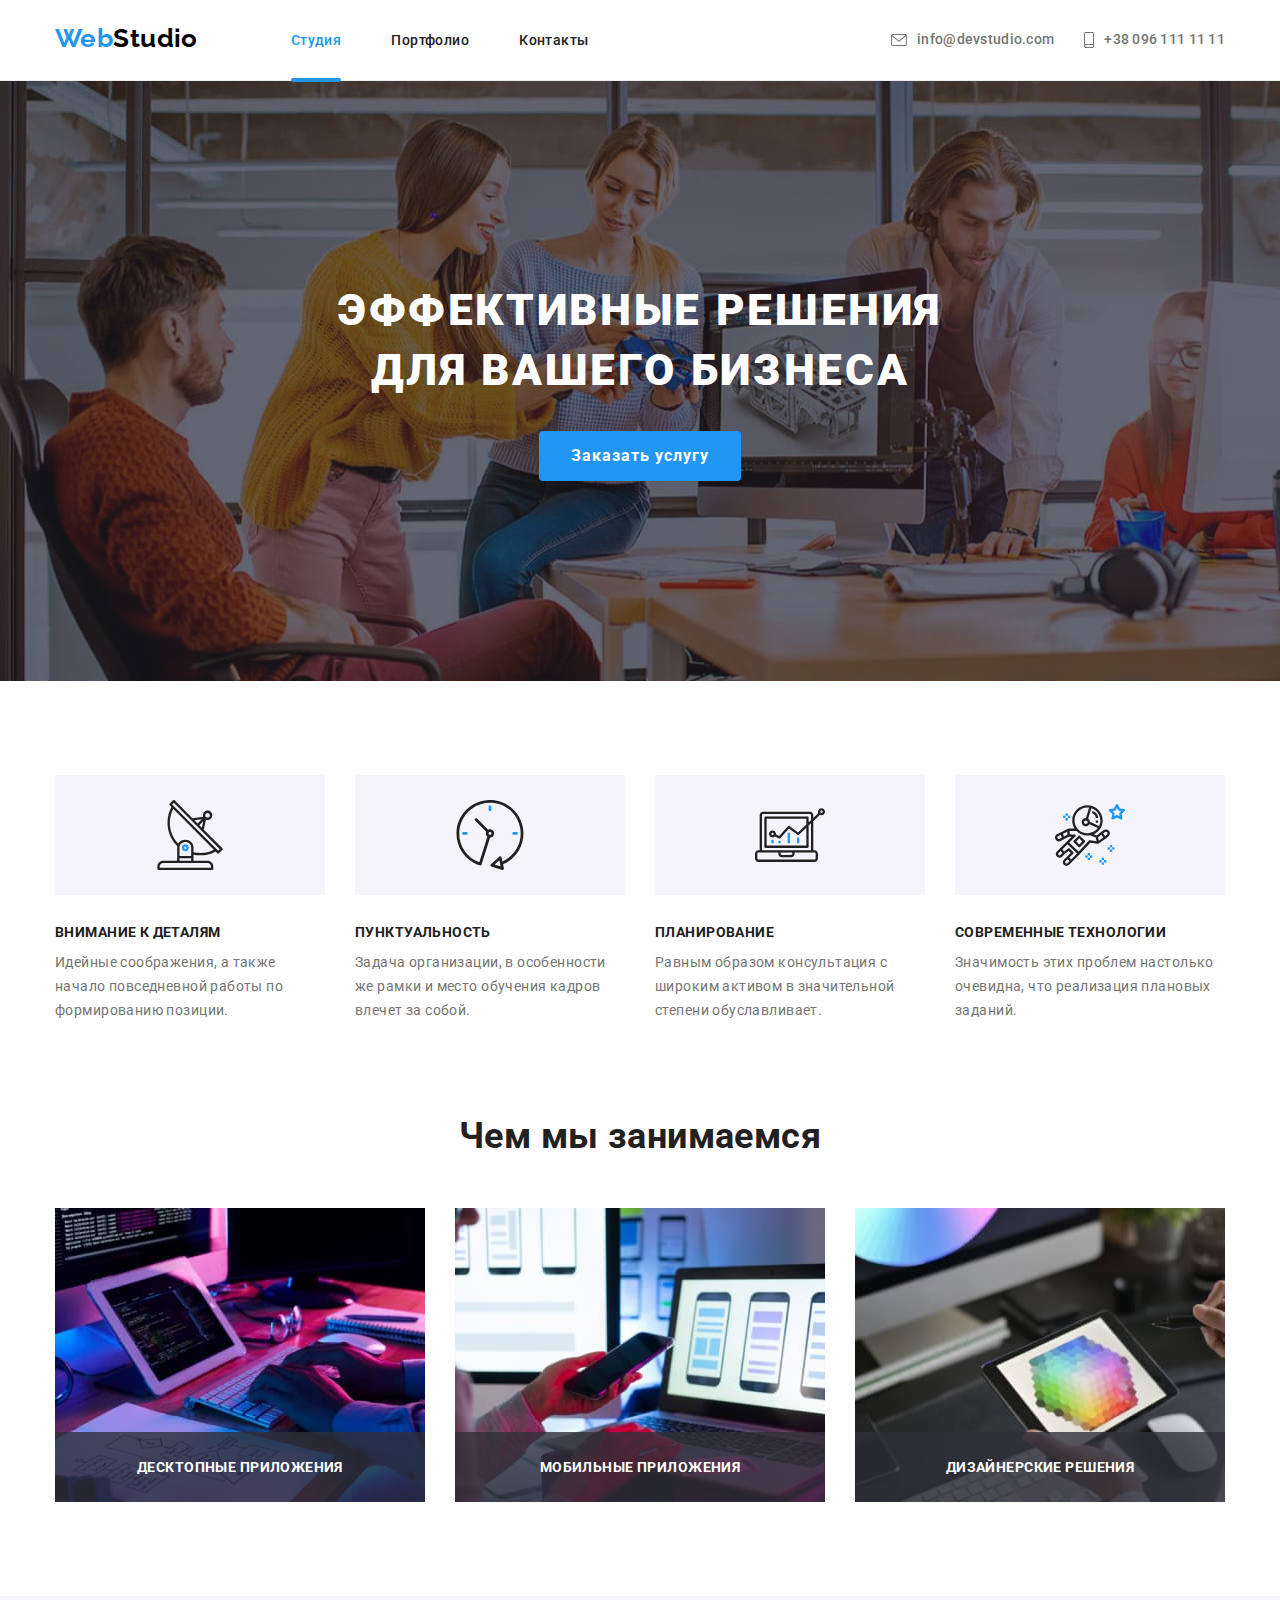
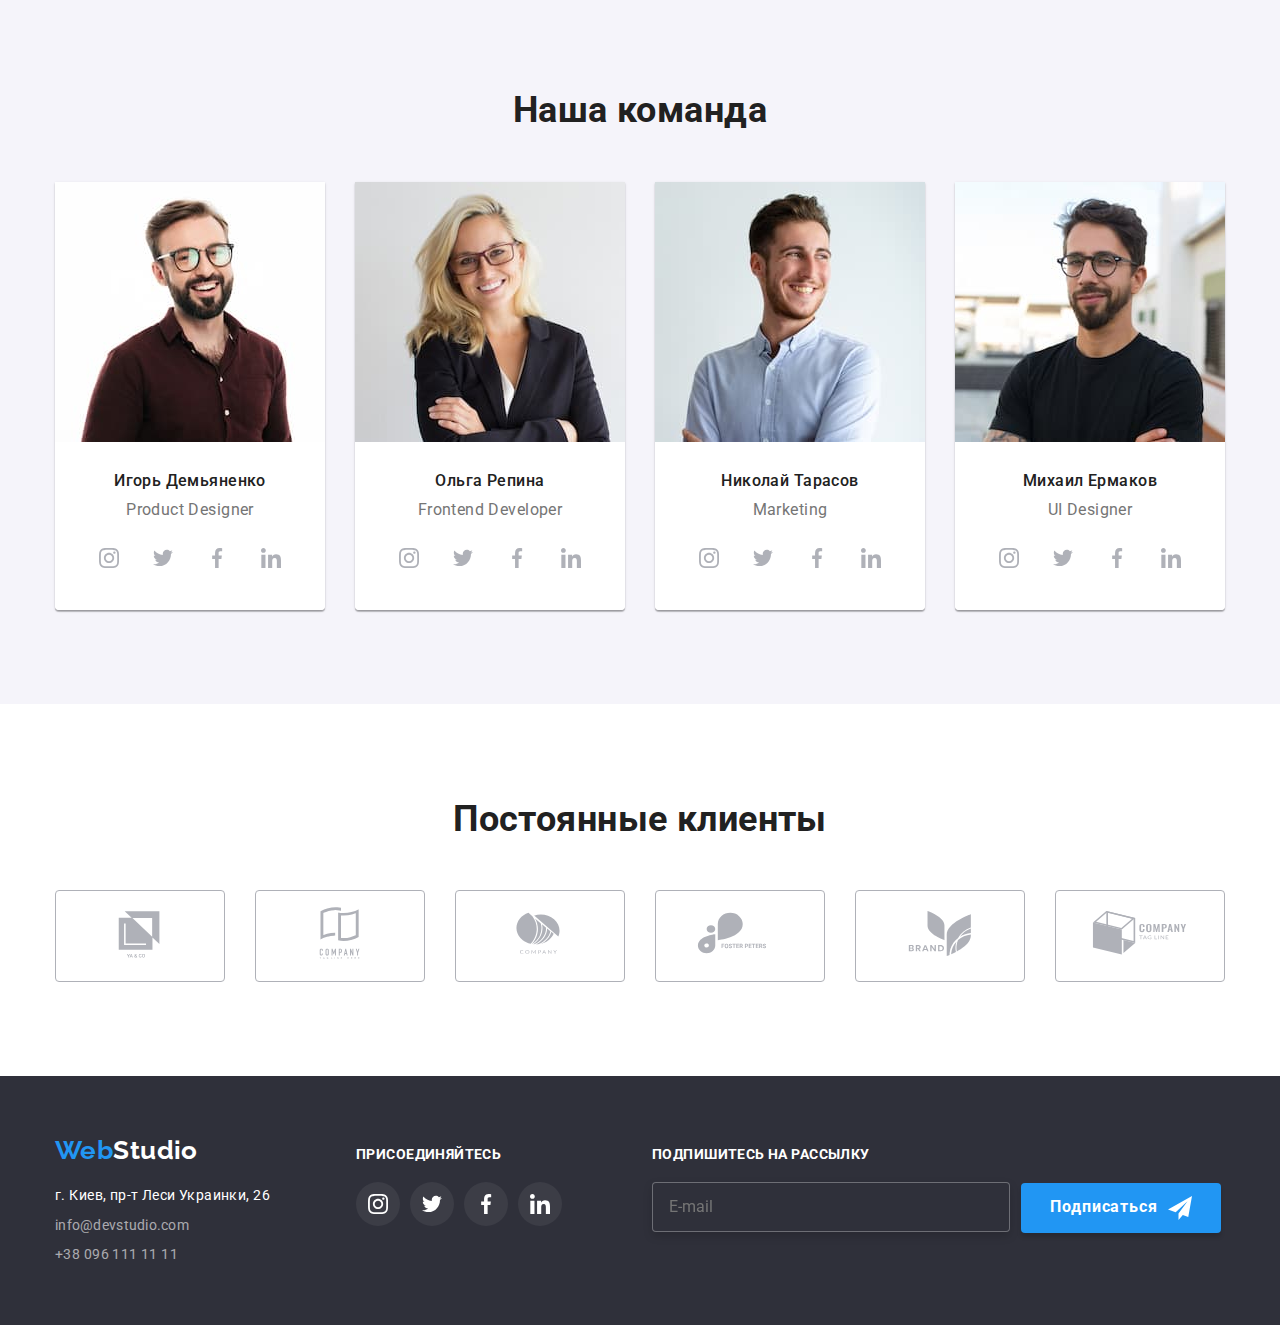
==== index.html @ b070f2ee "clone" ====
<!DOCTYPE html>
<html lang="ru">
  <head>
    <meta charset="UTF-8" />
    <meta http-equiv="X-UA-Compatible" content="IE=edge" />
    <meta name="viewport" content="width=device-width, initial-scale=1.0" />
    <title>Cтудия</title>
    <link rel="preconnect" href="https://fonts.googleapis.com" />
    <link rel="preconnect" href="https://fonts.gstatic.com" crossorigin />
    <link
      href="https://fonts.googleapis.com/css2?family=Raleway:wght@700&family=Roboto:wght@400;500;700;900&display=swap"
      rel="stylesheet"
    />
    <link
      rel="stylesheet"
      href="https://cdnjs.cloudflare.com/ajax/libs/modern-normalize/1.1.0/modern-normalize.min.css"
    />
    <link rel="stylesheet" href="./css/main.min.css" />
  </head>
  <body>
    <header class="header">
      <div class="container container-nav">
        <nav class="navigation">
          <a href="./index.html" class="logo link"
            ><span class="logo__web">Web</span
            ><span class="logo__studio logo__studio--dark">Studio</span></a
          >
          <ul class="navigation__list list">
            <li class="navigation__item">
              <a href="./index.html" class="navigation__link link current"
                >Студия</a
              >
            </li>
            <li class="navigation__item">
              <a href="./portfolio.html" class="navigation__link link"
                >Портфолио</a
              >
            </li>
            <li class="navigation__item">
              <a href="" class="navigation__link link">Контакты</a>
            </li>
          </ul>
        </nav>
        <ul class="header-contacts list">
          <li class="header-contacts__item">
            <a
              href="mailto:info@devstudio.com"
              class="header-contacts__mail link"
            >
              <svg class="header-contacts__icon-mail" width="16" height="12">
                <use href="./images/icons.svg#icon-envelope"></use>
              </svg>
              info@devstudio.com</a
            >
          </li>
          <li class="header-contacts__item">
            <a href="tel:+380961111111" class="header-contacts__tel link">
              <svg class="header-contacts__icon-phone" width="10" height="16">
                <use href="./images/icons.svg#icon-smartphone"></use>
              </svg>
              +38 096 111 11 11</a
            >
          </li>
        </ul>
      </div>
    </header>
    <main>
      <!-- <main body hero line> -->
      <section class="section-hero section">
        <div class="container">
          <h1 class="section-hero__title">
            Эффективные решения для вашего бизнеса
          </h1>
          <button type="button" class="section-hero__button" data-modal-open>
            Заказать услугу
          </button>
        </div>
      </section>
      <!-- main body advantages line -->
      <section class="section">
        <div class="container">
          <h2 class="visually-hidden">Наши преимущества</h2>
          <ul class="adv-list list">
            <li class="adv-item">
              <div class="adv-icon-box">
                <svg width="70" height="70">
                  <use href="./images/icons.svg#icon-antenna"></use>
                </svg>
              </div>
              <h3 class="adv-title">Внимание к деталям</h3>
              <p class="adv-text">
                Идейные соображения, а также начало повседневной работы по
                формированию позиции.
              </p>
            </li>
            <li class="adv-item">
              <div class="adv-icon-box">
                <svg width="70" height="70">
                  <use href="./images/icons.svg#icon-clock"></use>
                </svg>
              </div>
              <h3 class="adv-title">Пунктуальность</h3>
              <p class="adv-text">
                Задача организации, в особенности же рамки и место обучения
                кадров влечет за собой.
              </p>
            </li>
            <li class="adv-item">
              <div class="adv-icon-box">
                <svg width="70" height="70">
                  <use href="./images/icons.svg#icon-diagram"></use>
                </svg>
              </div>
              <h3 class="adv-title">Планирование</h3>
              <p class="adv-text">
                Равным образом консультация с широким активом в значительной
                степени обуславливает.
              </p>
            </li>
            <li class="adv-item">
              <div class="adv-icon-box">
                <svg width="70" height="70">
                  <use href="./images/icons.svg#icon-astronaut"></use>
                </svg>
              </div>
              <h3 class="adv-title">Современные технологии</h3>
              <p class="adv-text">
                Значимость этих проблем настолько очевидна, что реализация
                плановых заданий.
              </p>
            </li>
          </ul>
        </div>
      </section>
      <!--main body works line-->
      <section class="section-works section">
        <div class="container">
          <h2 class="works-title">Чем мы занимаемся</h2>
          <ul class="works-list list">
            <li class="works-item">
              <img
                src="./images/about-img-1.jpg"
                alt="планшет и кодинг"
                width="370"
                height="294"
              />
              <p class="works-item-text">Десктопные приложения</p>
            </li>
            <li class="works-item">
              <img
                src="./images/about-img-2.jpg"
                alt="ноутбук и телефон"
                width="370"
                height="294"
              />
              <p class="works-item-text">Мобильные приложения</p>
            </li>
            <li class="works-item">
              <img
                src="./images/about-img-3.jpg"
                alt="рисунок в планшете"
                width="370"
                height="294"
              />
              <p class="works-item-text">Дизайнерские решения</p>
            </li>
          </ul>
        </div>
      </section>
      <!--main body team line-->
      <section class="section-team section">
        <div class="container">
          <h2 class="team-title">Наша команда</h2>
          <ul class="team-list list">
            <li class="team-list-item">
              <img
                src="./images/face-1.jpg"
                alt="мужик в очках и рубашке"
                width="270"
                height="260"
              />
              <div class="team-cards">
                <h3 class="employee-title">Игорь Демьяненко</h3>
                <p class="position-team">Product Designer</p>
                <ul class="team-soc-list list">
                  <li class="team-soc-item">
                    <a href="" class="team-soc-link">
                      <svg class="team-soc-icon" width="20" height="20">
                        <use href="./images/icons.svg#icon-instagram"></use>
                      </svg>
                    </a>
                  </li>
                  <li class="team-soc-item">
                    <a href="" class="team-soc-link">
                      <svg class="team-soc-icon" width="20" height="20">
                        <use href="./images/icons.svg#icon-twitter"></use>
                      </svg>
                    </a>
                  </li>
                  <li class="team-soc-item">
                    <a href="" class="team-soc-link">
                      <svg class="team-soc-icon" width="20" height="20">
                        <use href="./images/icons.svg#icon-facebook"></use>
                      </svg>
                    </a>
                  </li>
                  <li class="team-soc-item">
                    <a href="" class="team-soc-link">
                      <svg class="team-soc-icon" width="20" height="20">
                        <use href="./images/icons.svg#icon-linkedin"></use>
                      </svg>
                    </a>
                  </li>
                </ul>
              </div>
            </li>
            <li class="team-list-item">
              <img
                src="./images/face-2.jpg"
                alt="женщина"
                width="270"
                height="260"
              />
              <div class="team-cards">
                <h3 class="employee-title">Ольга Репина</h3>
                <p class="position-team">Frontend Developer</p>
                <ul class="team-soc-list list">
                  <li class="team-soc-item">
                    <a href="" class="team-soc-link">
                      <svg class="team-soc-icon" width="20" height="20">
                        <use href="./images/icons.svg#icon-instagram"></use>
                      </svg>
                    </a>
                  </li>
                  <li class="team-soc-item">
                    <a href="" class="team-soc-link">
                      <svg class="team-soc-icon" width="20" height="20">
                        <use href="./images/icons.svg#icon-twitter"></use>
                      </svg>
                    </a>
                  </li>
                  <li class="team-soc-item">
                    <a href="" class="team-soc-link">
                      <svg class="team-soc-icon" width="20" height="20">
                        <use href="./images/icons.svg#icon-facebook"></use>
                      </svg>
                    </a>
                  </li>
                  <li class="team-soc-item">
                    <a href="" class="team-soc-link">
                      <svg class="team-soc-icon" width="20" height="20">
                        <use href="./images/icons.svg#icon-linkedin"></use>
                      </svg>
                    </a>
                  </li>
                </ul>
              </div>
            </li>
            <li class="team-list-item">
              <img
                src="./images/face-3.jpg"
                alt="мужик в белой рубашке"
                width="270"
                height="260"
              />
              <div class="team-cards">
                <h3 class="employee-title">Николай Тарасов</h3>
                <p class="position-team">Marketing</p>
                <ul class="team-soc-list list">
                  <li class="team-soc-item">
                    <a href="" class="team-soc-link">
                      <svg class="team-soc-icon" width="20" height="20">
                        <use href="./images/icons.svg#icon-instagram"></use>
                      </svg>
                    </a>
                  </li>
                  <li class="team-soc-item">
                    <a href="" class="team-soc-link">
                      <svg class="team-soc-icon" width="20" height="20">
                        <use href="./images/icons.svg#icon-twitter"></use>
                      </svg>
                    </a>
                  </li>
                  <li class="team-soc-item">
                    <a href="" class="team-soc-link">
                      <svg class="team-soc-icon" width="20" height="20">
                        <use href="./images/icons.svg#icon-facebook"></use>
                      </svg>
                    </a>
                  </li>
                  <li class="team-soc-item">
                    <a href="" class="team-soc-link">
                      <svg class="team-soc-icon" width="20" height="20">
                        <use href="./images/icons.svg#icon-linkedin"></use>
                      </svg>
                    </a>
                  </li>
                </ul>
              </div>
            </li>
            <li class="team-list-item">
              <img
                src="./images/face-4.jpg"
                alt="мужик в очках и футболке"
                width="270"
                height="260"
              />
              <div class="team-cards">
                <h3 class="employee-title">Михаил Ермаков</h3>
                <p class="position-team">UI Designer</p>
                <ul class="team-soc-list list">
                  <li class="team-soc-item">
                    <a href="" class="team-soc-link">
                      <svg class="team-soc-icon" width="20" height="20">
                        <use href="./images/icons.svg#icon-instagram"></use>
                      </svg>
                    </a>
                  </li>
                  <li class="team-soc-item">
                    <a href="" class="team-soc-link">
                      <svg class="team-soc-icon" width="20" height="20">
                        <use href="./images/icons.svg#icon-twitter"></use>
                      </svg>
                    </a>
                  </li>
                  <li class="team-soc-item">
                    <a href="" class="team-soc-link">
                      <svg class="team-soc-icon" width="20" height="20">
                        <use href="./images/icons.svg#icon-facebook"></use>
                      </svg>
                    </a>
                  </li>
                  <li class="team-soc-item">
                    <a href="" class="team-soc-link">
                      <svg class="team-soc-icon" width="20" height="20">
                        <use href="./images/icons.svg#icon-linkedin"></use>
                      </svg>
                    </a>
                  </li>
                </ul>
              </div>
            </li>
          </ul>
        </div>
      </section>
      <!-- clients section -->
      <section class="section-clients section">
        <div class="container">
          <h2 class="title-clients">Постоянные клиенты</h2>
          <ul class="clients-list list">
            <li class="clients-item">
              <a href="" class="clients-links">
                <svg class="clients-icon" width="106" height="60">
                  <use href="./images/icons.svg#icon-Logo-1"></use>
                </svg>
              </a>
            </li>
            <li class="clients-item">
              <a href="" class="clients-links">
                <svg class="clients-icon" width="106" height="60">
                  <use href="./images/icons.svg#icon-Logo-2"></use>
                </svg>
              </a>
            </li>
            <li class="clients-item">
              <a href="" class="clients-links">
                <svg class="clients-icon" width="106" height="60">
                  <use href="./images/icons.svg#icon-Logo-3"></use>
                </svg>
              </a>
            </li>
            <li class="clients-item">
              <a href="" class="clients-links">
                <svg class="clients-icon" width="106" height="60">
                  <use href="./images/icons.svg#icon-Logo-4"></use>
                </svg>
              </a>
            </li>
            <li class="clients-item">
              <a href="" class="clients-links">
                <svg class="clients-icon" width="106" height="60">
                  <use href="./images/icons.svg#icon-Logo-5"></use>
                </svg>
              </a>
            </li>
            <li class="clients-item">
              <a href="" class="clients-links">
                <svg class="clients-icon" width="106" height="60">
                  <use href="./images/icons.svg#icon-Logo-6"></use>
                </svg>
              </a>
            </li>
          </ul>
        </div>
      </section>
    </main>
    <footer class="footer">
      <div class="container-footer container">
        <div>
          <a href="./index.html" class="footer-link-logo link"
            ><span class="logo__web">Web</span
            ><span class="logo-studio-footer">Studio</span></a
          >
          <address class="address-container">
            <ul class="address-list list">
              <li class="adress-item">
                <a
                  href="https://goo.gl/maps/8bVCaFrBpP2hShio7"
                  target="_blank"
                  class="footer-map-link link"
                  >г. Киев, пр-т Леси Украинки, 26</a
                >
              </li>
              <li class="adress-item">
                <a href="mailto:info@devstudio.com" class="footer-mail link"
                  >info@devstudio.com</a
                >
              </li>
              <li class="adress-item">
                <a href="tel:+380961111111" class="footer-tel link"
                  >+38 096 111 11 11</a
                >
              </li>
            </ul>
          </address>
        </div>
        <div class="join-us-footer">
          <p class="join-us-title">Присоединяйтесь</p>
          <ul class="join-us-list list">
            <li class="join-us-item">
              <a href="" class="join-us-link link">
                <svg class="join-us-icon" width="20" height="20">
                  <use href="./images/icons.svg#icon-instagram"></use>
                </svg>
              </a>
            </li>
            <li class="join-us-item">
              <a href="" class="join-us-link link">
                <svg class="join-us-icon" width="20" height="20">
                  <use href="./images/icons.svg#icon-twitter"></use>
                </svg>
              </a>
            </li>
            <li class="join-us-item">
              <a href="" class="join-us-link link">
                <svg class="join-us-icon" width="20" height="20">
                  <use href="./images/icons.svg#icon-facebook"></use>
                </svg>
              </a>
            </li>
            <li class="join-us-item">
              <a href="" class="join-us-link link">
                <svg class="join-us-icon" width="20" height="20">
                  <use href="./images/icons.svg#icon-linkedin"></use>
                </svg>
              </a>
            </li>
          </ul>
        </div>
        <div class="subsсribe-footer">
          <form class="footer-form">
            <label for="footer-label" class="label-class"
              >Подпишитесь на рассылку
            </label>
            <span class="footer-subscribe-case">
              <input
                type="email"
                name="email"
                placeholder="E-mail"
                id="footer-label"
                class="email-footer"
                required
              />
              <button type="submit" class="button-subscribe">
                Подписаться<svg class="submit-icon">
                  <use href="./images/icons.svg#icon-icon-plane"></use>
                </svg>
              </button>
            </span>
          </form>
        </div>
      </div>
    </footer>
    <div class="backdrop is-hidden" data-modal>
      <div class="modal">
        <button type="button" class="modal-button" data-modal-close>
          <svg class="icon-Vector" width="11" height="11">
            <use href="./images/icons.svg#icon-Vector"></use>
          </svg>
        </button>
        <p class="backdrop-title">Оставьте свои данные, мы вам перезвоним</p>
        <form>
          <div class="modal-field">
            <label class="label-form">
              Имя
              <span class="modal-wrap">
                <input
                  type="text"
                  name="name"
                  placeholder="Введите имя"
                  class="input-form"
                  required
                />
                <svg class="modal-icon-person">
                  <use href="./images/icons.svg#icon-modal-person"></use>
                </svg>
              </span>
            </label>
          </div>
          <div class="modal-field">
            <label class="label-form">
              Телефон
              <span class="modal-wrap">
                <input
                  type="tel"
                  name="phone"
                  placeholder="+38 (097) 000 00 00"
                  class="input-form"
                  required
                />
                <svg class="modal-icon-person">
                  <use href="./images/icons.svg#icon-modal-phone"></use>
                </svg>
              </span>
            </label>
          </div>
          <div class="modal-field">
            <label class="label-form">
              Почта
              <span class="modal-wrap">
                <input
                  type="email"
                  name="email"
                  placeholder="example@mail.com"
                  class="input-form"
                  required
                />
                <svg class="modal-icon-person">
                  <use href="./images/icons.svg#icon-modal-mail"></use>
                </svg>
              </span>
            </label>
          </div>
          <div class="modal-field">
            <label class="label-form">
              Комментарий
              <textarea
                name="feefback"
                rows="5"
                placeholder="Введите текст"
                class="textarea-form"
              ></textarea>
            </label>
          </div>
          <div class="checkbox-policy">
            <input
              type="checkbox"
              class="input-check visually-hidden"
              id="input-check"
              name="policy"
              value="policy"
            />
            <label for="input-check" class="check-text"
              ><span
                ><svg class="modal-icon-accept">
                  <use href="./images/icons.svg#icon-V"></use></svg></span
              >Соглашаюсь с рассылкой и принимаю</label
            >
            <a href="" class="policy">Условия договора</a>
          </div>
          <div class="modal-button-case">
            <button type="submit" class="modal-submit-button">Отправить</button>
          </div>
        </form>
      </div>
    </div>
    <script src="./js/modal.js"></script>
  </body>
</html>
---- css/main.min.css ----
﻿html{box-sizing:border-box}*,*::before,*::after{box-sizing:inherit}h1,h2,h3,h4,h5,h6,p{margin:0}ul,ol{padding-left:0;margin:0}img{display:block}.link{text-decoration:none}:root{--title-text-color: #212121;--header-link-color: #212121;--button-services-color: #212121;--secondary-text-color: #757575;--main-text-color: #ffffff;--main-background-color: #ffffff;--footer-text: #ffffff;--button-text-color: #ffffff;--logo-studio-color: #000000;--logo-studio-alt-color: #ffffff;--hero-button-color: #ffffff;--hero-button-color-alt: #000000;--logo-web-color: #2196f3;--link-color: #2196f3;--main-button-color: #2196f3;--bg-icon-color: #2196f3;--footer-text-color: rgba(255, 255, 255, 0.6);--hero-background-color: #2f303a;--footer-background-color: #2f303a;--button-background-color: #f5f4fa;--team-background-color: #f5f4fa;--list-right-margin: 30px}.visually-hidden{position:absolute;white-space:nowrap;width:1px;height:1px;overflow:hidden;border:0;padding:0;clip:rect(0 0 0 0);clip-path:inset(50%);margin:-1p}body{margin:0;font-family:"Roboto",Tahoma sans-serif;color:var(--secondary-text-color);font-size:14px;letter-spacing:.03em;background-color:var(--main-background-color)}.list{list-style:none;padding:0;margin:0}.container{width:1200px;padding-left:15px;padding-right:15px;margin:0 auto}.section{padding-top:94px;padding-bottom:94px}.backdrop{position:fixed;top:0;width:100%;height:100%;background-color:rgba(0,0,0,.2);transition:opacity 300ms,visibility 300ms}.backdrop.is-hidden .modal{transform:rotate(-290deg)}.modal{position:absolute;min-width:528px;min-height:581px;top:50%;left:50%;padding:40px;background:#fff;box-shadow:0px 1px 3px rgba(0,0,0,.12),0px 1px 1px rgba(0,0,0,.14),0px 2px 1px rgba(0,0,0,.2);border-radius:4px;transition:transform 250ms;transform:translate(-50%, -50%) rotate(0)}.modal-button{position:absolute;top:11px;right:8px;width:30px;height:30px;border-radius:50%;background:#fff;border:1px solid rgba(0,0,0,.1);box-sizing:border-box;cursor:pointer}.icon-Vector{fill:#000}.modal-button:hover .icon-Vector,.modal-button:focus .icon-Vector{fill:#2196f3}.is-hidden{opacity:0;pointer-events:none;visibility:hidden}.backdrop-title{font-weight:700;font-size:20px;line-height:1.15;text-align:center;margin-bottom:12px;color:var(--title-text-color)}.modal-field{margin-bottom:10px}.label-form{display:flex;flex-direction:column}.modal-wrap{position:relative}.input-form{width:100%;height:40px;margin-top:4px;padding-left:42px;border:1px solid rgba(33,33,33,.2);box-sizing:border-box;border-radius:4px;cursor:pointer;outline:none;transition:border-color 250ms;transition-timing-function:cubic-bezier(0.4, 0, 0.2, 1)}.input-form:focus{border-color:#2196f3}.input-form:focus+.modal-icon-person{fill:#2196f3}.modal-icon-person{position:absolute;left:15px;top:50%;width:12px;height:12px;transform:translateY(-50%);fill:#212121;transition:border-color 250ms;transition-timing-function:cubic-bezier(0.4, 0, 0.2, 1)}.textarea-form{height:120px;margin-top:4px;padding:12px 16px;border:1px solid rgba(33,33,33,.2);border-radius:4px;cursor:pointer;resize:none;outline:none;transition:border-color 250ms;transition-timing-function:cubic-bezier(0.4, 0, 0.2, 1)}.textarea-form:focus{border-color:#2196f3}.checkbox-policy{width:423px;display:flex;align-items:center;justify-content:center;margin-top:20px;margin-bottom:30px;margin-left:13px}.check-text{display:flex;align-items:center;font-weight:400;font-size:14px;line-height:1.7;color:#757575}.modal-icon-accept{width:16px;height:15px;fill:rgba(0,0,0,0)}.check-text span{width:16px;height:15px;border:.2px solid #000;border-radius:2px;margin-right:7px;display:flex;align-items:center;justify-content:center}.input-check:checked+.check-text span{background-color:#2196f3;border:none}.input-check:checked+.check-text span .modal-icon-accept{fill:#fff;border:none}.policy{margin-left:3px;line-height:1.7;text-decoration-line:underline;color:#2196f3}.modal-submit-button{width:200px;height:50px;text-align:center;font-weight:700;font-size:16px;line-height:1.8;letter-spacing:.06em;color:#fff;background:#188ce8;box-shadow:0px 4px 4px rgba(0,0,0,.15);border-radius:4px;cursor:pointer;border:none}.modal-button-case{display:flex;justify-content:center}.header{border-bottom:1px solid #ececec}.container-nav{display:flex;align-items:center}.navigation{display:flex}.logo{padding-top:24px;padding-bottom:25px;text-decoration:none;align-items:center;margin-right:93px;font-family:"Raleway"}.logo .logo__studio{font-family:"Raleway",sans-serif;font-weight:700;font-size:26px;line-height:1.1}.logo__web{font-family:"Raleway",sans-serif;font-weight:700;font-size:26px;line-height:1.1;color:var(--logo-web-color)}.logo__studio--dark{color:var(--logo-studio-color)}.navigation__list{display:flex}.navigation__item{padding-top:32px;padding-bottom:32px;margin-right:50px}.navigation__item:last-child{margin-right:0}.navigation__link{position:relative;padding-top:32px;padding-bottom:32px;font-weight:500;line-height:1.1;color:var(--header-link-color);transition-property:color;transition-duration:250ms;transition-timing-function:cubic-bezier(0.4, 0, 0.2, 1)}.navigation__link:hover,.navigation__link:focus{color:var(--link-color)}.navigation__link.current::after{content:"";position:absolute;width:100%;left:0;bottom:-2px;height:4px;border-radius:2px;background:#2196f3}.link.current{color:var(--link-color)}.header-contacts{display:flex;margin-left:auto}.header-contacts__item{margin-right:50px;margin:auto}.header-contacts__mail{display:flex;align-items:center;margin-right:30px;padding-top:32px;padding-bottom:32px;font-weight:500;line-height:1.14;letter-spacing:.02em;color:var(--secondary-text-color);transition-property:color,fill;transition-duration:250ms;transition-timing-function:cubic-bezier(0.4, 0, 0.2, 1)}.header-contacts__mail:hover,.header-contacts__mail:focus{color:var(--link-color)}.header-contacts__icon-mail{fill:#757575;margin-right:10px;height:14px}.header-contacts__mail:hover .header-contacts__icon-mail{fill:var(--link-color)}.header-contacts__icon-phone{fill:#757575;margin-right:10px;height:16px}.header-contacts__tel:hover .header-contacts__icon-phone{fill:var(--link-color)}.header-contacts__tel{width:100%;height:100%;display:flex;align-items:center;padding-top:32px;padding-bottom:32px;font-weight:500;line-height:1.14;letter-spacing:.02em;color:var(--secondary-text-color);transition-property:color,fill;transition-duration:250ms;transition-timing-function:cubic-bezier(0.4, 0, 0.2, 1)}.header-contacts__tel:hover,.header-contacts__tel:focus{color:var(--link-color)}.section-hero{background-color:var(--hero-background-color);text-align:center;padding-top:200px;padding-bottom:200px;background-image:linear-gradient(rgba(47, 48, 58, 0.4), rgba(47, 48, 58, 0.4)),url(../images/Hero-bg.jpg);background-repeat:no-repeat;background-size:cover;max-width:1600px;margin:0 auto}.section-hero .section-hero__title{max-width:696px;margin:0 auto;margin-bottom:30px;font-weight:900;font-size:44px;line-height:1.36;letter-spacing:.06em;text-transform:uppercase;color:var(--main-text-color)}.section-hero .section-hero__button{border-radius:4px;min-width:200px;padding:10px 32px;font-weight:700;font-size:16px;line-height:1.87;border:none;align-items:center;letter-spacing:.06em;color:var(--hero-button-color);cursor:pointer;background-color:var(--main-button-color)}.adv-list{display:flex;flex-wrap:wrap}.adv-item{max-width:270px;margin-right:var(--list-right-margin)}.adv-item:last-child{margin-right:0}.adv-icon-box{width:270px;height:120px;background-color:#f5f4fa;display:flex;justify-content:center;align-items:center;margin-bottom:30px}.adv-title{font-size:14px;margin-bottom:10px;font-weight:700;line-height:1.14;text-transform:uppercase;color:var(--title-text-color)}.adv-text{line-height:1.7}.section-works{padding-top:0px}.works-title{margin-bottom:50px;font-weight:700;font-size:36px;line-height:1.16;text-align:center;color:var(--title-text-color)}.works-list{display:flex;flex-wrap:wrap}.works-list .works-item{position:relative;margin-right:var(--list-right-margin)}.works-list .works-item:last-child{margin-right:0}.works-list .works-item .works-item-text{position:absolute;height:70px;bottom:0px;display:flex;justify-content:center;align-items:center;width:100%;font-weight:700;line-height:16px;text-transform:uppercase;color:var(--main-text-color);background:rgba(47,48,58,.8)}.section-team{background-color:var(--team-background-color)}.team-list{display:flex;flex-wrap:wrap}.team-list-item{margin-right:var(--list-right-margin);box-shadow:0px 1px 3px rgba(0,0,0,.12),0px 1px 1px rgba(0,0,0,.14),0px 2px 1px rgba(0,0,0,.2);border-radius:0px 0px 4px 4px}.team-list-item:last-child{margin-right:0}.team-cards{width:270px;padding-top:30px;padding-bottom:30px;background-color:#fff;border-bottom-left-radius:4px;border-bottom-right-radius:4px}.team-title{margin-bottom:50px;font-weight:700;font-size:36px;line-height:1.16;text-align:center;color:var(--title-text-color)}.employee-title{margin-bottom:10px;font-weight:500;font-size:16px;line-height:1.18;text-align:center;color:var(--title-text-color)}.position-team{margin:0 auto;font-size:16px;line-height:1.18;text-align:center;margin-bottom:16px}.team-soc-list{display:flex;justify-content:center}.team-soc-item{margin-right:10px;width:44px;height:44px}.team-soc-item:last-child{margin-right:0}.team-soc-link{width:100%;height:100%;background-color:#fff;border-radius:50%;display:flex;justify-content:center;align-items:center;transition-property:background-color,fill;transition-duration:250ms;transition-timing-function:cubic-bezier(0.4, 0, 0.2, 1)}.team-soc-link:hover{background-color:var(--bg-icon-color)}.team-soc-icon{fill:#afb1b8}.team-soc-link:hover .team-soc-icon{fill:#fff}.title-clients{font-weight:700;font-size:36px;line-height:42px;text-align:center;color:var(--title-text-color);margin-bottom:50px}.clients-list{display:flex;flex-wrap:wrap}.clients-item{width:170px;height:92px;border:1px solid #afb1b8;border-radius:4px;margin-right:30px;display:flex;justify-content:center;align-items:center;cursor:pointer;transition-property:border,fill;transition-duration:250ms;transition-timing-function:cubic-bezier(0.4, 0, 0.2, 1)}.clients-item:last-child{margin-right:0px}.clients-item:hover{border:1px solid #2196f3}.clients-icon{fill:#afb1b8}.clients-item:hover .clients-icon{fill:#2196f3}.footer{background-color:var(--footer-background-color);padding-bottom:60px;padding-top:60px}.container-footer{display:flex;align-items:baseline}.address-container{width:231px;height:81px;margin-right:70px}.footer-link-logo{text-decoration:none;align-items:center;font-family:"Raleway";display:inline-block;margin-bottom:20px}.adress-item{margin-bottom:9px}.adress-item:last-child{margin-bottom:0}.logo-studio-footer{font-family:"Raleway",sans-serif;font-weight:700;font-size:26px;line-height:1.1;color:var(--logo-studio-alt-color)}.footer-map-link{line-height:1.7;color:var(--footer-text);font-style:normal;transition-property:color;transition-duration:250ms;transition-timing-function:cubic-bezier(0.4, 0, 0.2, 1)}.footer-map-link:hover,.footer-map-link:focus{color:var(--link-color)}.footer-mail{line-height:1.14;letter-spacing:.02em;color:var(--footer-text-color);font-style:normal;transition-property:color;transition-duration:250ms;transition-timing-function:cubic-bezier(0.4, 0, 0.2, 1)}.footer-mail:hover,.footer-mail:focus{color:var(--link-color)}.footer-tel{line-height:1.7;color:var(--footer-text-color);font-style:normal;transition-property:color;transition-duration:250ms;transition-timing-function:cubic-bezier(0.4, 0, 0.2, 1)}.footer-tel:hover,.footer-tel:focus{color:var(--link-color)}.join-us-title{font-weight:700;font-size:14px;line-height:16px;letter-spacing:.03em;text-transform:uppercase;color:#fff;margin-bottom:20px}.join-us-list{display:flex;justify-content:center}.join-us-item{margin-right:10px;width:44px;height:44px}.join-us-item:last-child{margin-right:0}.join-us-link{width:100%;height:100%;background-color:rgba(255,255,255,.062745098);border-radius:50%;display:flex;justify-content:center;align-items:center;transition-property:background-color,fill;transition-duration:250ms;transition-timing-function:cubic-bezier(0.4, 0, 0.2, 1)}.join-us-link:hover{background-color:var(--bg-icon-color)}.join-us-icon{fill:#fff}.join-us-link:hover .join-us-icon{fill:#fff}.subsсribe-footer{margin-left:auto}.footer-form{width:573px}.label-class{font-weight:700;font-size:14px;line-height:1.1;text-transform:uppercase;color:#fff}.footer-subscribe-case{display:flex;align-items:baseline}.email-footer{width:358px;height:50px;padding-left:16px;margin-top:20px;margin-right:11px;font-size:16px;line-height:1.25;color:rgba(255,255,255,.6);background:#2f303a;border:1px solid rgba(255,255,255,.3);filter:drop-shadow(0px 4px 4px rgba(0, 0, 0, 0.15));border-radius:4px}.button-subscribe{width:200px;height:50px;text-align:center;display:flex;justify-content:center;align-items:center;font-weight:700;font-size:16px;line-height:1.8;margin:0;letter-spacing:.06em;border:none;color:#fff;background:#2196f3;box-shadow:0px 4px 4px rgba(0,0,0,.15);border-radius:4px;cursor:pointer}.button-subscribe .submit-icon{margin-left:10px;width:24px;height:24px}.services{padding-top:97px;padding-bottom:104px}.services-button{border:none;border-radius:4px;padding:5.94px 22px;font-weight:500;font-size:16px;line-height:1.6;text-align:center;display:flex;align-items:center;color:var(--button-services-color);cursor:pointer;background-color:var(--button-background-color);transition-property:color,background-color,box-shadow;transition-duration:250ms;transition-timing-function:cubic-bezier(0.4, 0, 0.2, 1)}.services-button:hover,.services-button:focus{color:var(--logo-studio-alt-color);background-color:var(--main-button-color);box-shadow:0px 4px 4px rgba(0,0,0,.25),0px 4px 4px rgba(0,0,0,.25),0px 2px 2px rgba(0,0,0,.12)}.services-button-list{justify-content:center;margin-bottom:50px;display:flex;flex-wrap:wrap}.services-buttom-item{margin-right:8px;align-items:center;border-color:none}.services-buttom-item:last-child{margin:0}.services-link{display:block;transition-property:box-shadow;transition-duration:250ms;transition-timing-function:cubic-bezier(0.4, 0, 0.2, 1)}.services-link:hover{box-shadow:0px 1px 1px rgba(0,0,0,.12),0px 4px 4px rgba(0,0,0,.06),1px 4px 6px rgba(0,0,0,.16)}.sevices-title{margin-bottom:4px;font-weight:700;font-size:18px;line-height:2;letter-spacing:.06em;color:var(--title-text-color)}.services-text{margin:0 auto;font-size:16px;line-height:1.87;color:var(--secondary-text-color)}.services-pics-list{display:flex;flex-wrap:wrap;margin-right:-30px}.services-pics-item{margin-right:30px;margin-bottom:30px}.services-img-decor{position:relative;overflow:hidden}.services-decor-text{position:absolute;top:0;height:100%;padding:63px 24px;font-size:18px;line-height:1.5;color:var(--main-text-color);background-color:rgba(33,150,243,.9);transform:translateY(100%);transition:transform 250ms cubic-bezier(0.4, 0, 0.2, 1);overflow:auto}.services-pics-item:hover .services-decor-text{transform:translateY(0%)}.services-pics-item:nth-child(3n+3){margin-right:0}.services-pics-item:nth-last-child(-n+3){margin-bottom:0}.portfolio-cards{width:370px;padding:20px 24px;background-color:#fff;border-bottom:1px solid #eee;border-left:1px solid #eee;border-right:1px solid #eee;border-bottom-left-radius:3px;border-bottom-right-radius:3px}/*# sourceMappingURL=main.min.css.map */
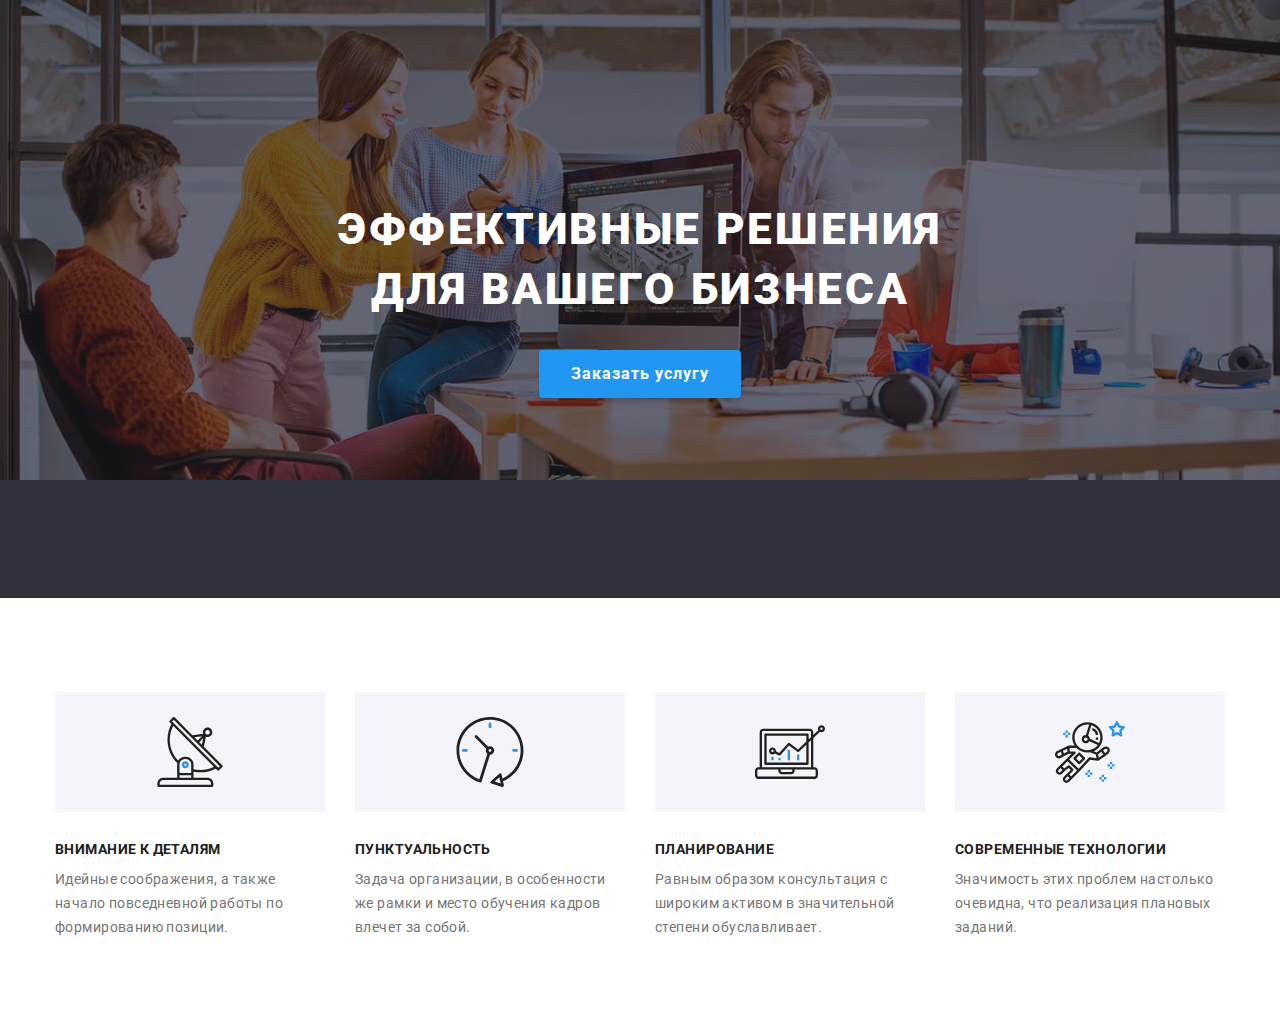
==== commit 1d591b56: "adv section adapted" ====
--- a/index.html
+++ b/index.html
@@ -18,7 +18,7 @@
     <link rel="stylesheet" href="./css/main.min.css" />
   </head>
   <body>
-    <header class="header">
+    <!-- <header class="header">
       <div class="container container-nav">
         <nav class="navigation">
           <a href="./index.html" class="logo link"
@@ -63,9 +63,10 @@
           </li>
         </ul>
       </div>
-    </header>
+    </header> -->
     <main>
       <!-- <main body hero line> -->
+
       <section class="section-hero section">
         <div class="container">
           <h1 class="section-hero__title">
@@ -77,6 +78,7 @@
         </div>
       </section>
       <!-- main body advantages line -->
+
       <section class="section">
         <div class="container">
           <h2 class="visually-hidden">Наши преимущества</h2>
@@ -132,8 +134,10 @@
           </ul>
         </div>
       </section>
+
       <!--main body works line-->
-      <section class="section-works section">
+
+      <!-- <section class="section-works section">
         <div class="container">
           <h2 class="works-title">Чем мы занимаемся</h2>
           <ul class="works-list list">
@@ -166,9 +170,11 @@
             </li>
           </ul>
         </div>
-      </section>
+      </section> -->
+
       <!--main body team line-->
-      <section class="section-team section">
+
+      <!-- <section class="section-team section">
         <div class="container">
           <h2 class="team-title">Наша команда</h2>
           <ul class="team-list list">
@@ -342,9 +348,11 @@
             </li>
           </ul>
         </div>
-      </section>
+      </section> -->
+
       <!-- clients section -->
-      <section class="section-clients section">
+
+      <!-- <section class="section-clients section">
         <div class="container">
           <h2 class="title-clients">Постоянные клиенты</h2>
           <ul class="clients-list list">
@@ -392,9 +400,10 @@
             </li>
           </ul>
         </div>
-      </section>
+      </section> -->
     </main>
-    <footer class="footer">
+
+    <!-- <footer class="footer">
       <div class="container-footer container">
         <div>
           <a href="./index.html" class="footer-link-logo link"
@@ -480,7 +489,7 @@
           </form>
         </div>
       </div>
-    </footer>
+    </footer> -->
     <div class="backdrop is-hidden" data-modal>
       <div class="modal">
         <button type="button" class="modal-button" data-modal-close>
--- a/css/main.min.css
+++ b/css/main.min.css
@@ -1 +1 @@
-﻿html{box-sizing:border-box}*,*::before,*::after{box-sizing:inherit}h1,h2,h3,h4,h5,h6,p{margin:0}ul,ol{padding-left:0;margin:0}img{display:block}.link{text-decoration:none}:root{--title-text-color: #212121;--header-link-color: #212121;--button-services-color: #212121;--secondary-text-color: #757575;--main-text-color: #ffffff;--main-background-color: #ffffff;--footer-text: #ffffff;--button-text-color: #ffffff;--logo-studio-color: #000000;--logo-studio-alt-color: #ffffff;--hero-button-color: #ffffff;--hero-button-color-alt: #000000;--logo-web-color: #2196f3;--link-color: #2196f3;--main-button-color: #2196f3;--bg-icon-color: #2196f3;--footer-text-color: rgba(255, 255, 255, 0.6);--hero-background-color: #2f303a;--footer-background-color: #2f303a;--button-background-color: #f5f4fa;--team-background-color: #f5f4fa;--list-right-margin: 30px}.visually-hidden{position:absolute;white-space:nowrap;width:1px;height:1px;overflow:hidden;border:0;padding:0;clip:rect(0 0 0 0);clip-path:inset(50%);margin:-1p}body{margin:0;font-family:"Roboto",Tahoma sans-serif;color:var(--secondary-text-color);font-size:14px;letter-spacing:.03em;background-color:var(--main-background-color)}.list{list-style:none;padding:0;margin:0}.container{width:1200px;padding-left:15px;padding-right:15px;margin:0 auto}.section{padding-top:94px;padding-bottom:94px}.backdrop{position:fixed;top:0;width:100%;height:100%;background-color:rgba(0,0,0,.2);transition:opacity 300ms,visibility 300ms}.backdrop.is-hidden .modal{transform:rotate(-290deg)}.modal{position:absolute;min-width:528px;min-height:581px;top:50%;left:50%;padding:40px;background:#fff;box-shadow:0px 1px 3px rgba(0,0,0,.12),0px 1px 1px rgba(0,0,0,.14),0px 2px 1px rgba(0,0,0,.2);border-radius:4px;transition:transform 250ms;transform:translate(-50%, -50%) rotate(0)}.modal-button{position:absolute;top:11px;right:8px;width:30px;height:30px;border-radius:50%;background:#fff;border:1px solid rgba(0,0,0,.1);box-sizing:border-box;cursor:pointer}.icon-Vector{fill:#000}.modal-button:hover .icon-Vector,.modal-button:focus .icon-Vector{fill:#2196f3}.is-hidden{opacity:0;pointer-events:none;visibility:hidden}.backdrop-title{font-weight:700;font-size:20px;line-height:1.15;text-align:center;margin-bottom:12px;color:var(--title-text-color)}.modal-field{margin-bottom:10px}.label-form{display:flex;flex-direction:column}.modal-wrap{position:relative}.input-form{width:100%;height:40px;margin-top:4px;padding-left:42px;border:1px solid rgba(33,33,33,.2);box-sizing:border-box;border-radius:4px;cursor:pointer;outline:none;transition:border-color 250ms;transition-timing-function:cubic-bezier(0.4, 0, 0.2, 1)}.input-form:focus{border-color:#2196f3}.input-form:focus+.modal-icon-person{fill:#2196f3}.modal-icon-person{position:absolute;left:15px;top:50%;width:12px;height:12px;transform:translateY(-50%);fill:#212121;transition:border-color 250ms;transition-timing-function:cubic-bezier(0.4, 0, 0.2, 1)}.textarea-form{height:120px;margin-top:4px;padding:12px 16px;border:1px solid rgba(33,33,33,.2);border-radius:4px;cursor:pointer;resize:none;outline:none;transition:border-color 250ms;transition-timing-function:cubic-bezier(0.4, 0, 0.2, 1)}.textarea-form:focus{border-color:#2196f3}.checkbox-policy{width:423px;display:flex;align-items:center;justify-content:center;margin-top:20px;margin-bottom:30px;margin-left:13px}.check-text{display:flex;align-items:center;font-weight:400;font-size:14px;line-height:1.7;color:#757575}.modal-icon-accept{width:16px;height:15px;fill:rgba(0,0,0,0)}.check-text span{width:16px;height:15px;border:.2px solid #000;border-radius:2px;margin-right:7px;display:flex;align-items:center;justify-content:center}.input-check:checked+.check-text span{background-color:#2196f3;border:none}.input-check:checked+.check-text span .modal-icon-accept{fill:#fff;border:none}.policy{margin-left:3px;line-height:1.7;text-decoration-line:underline;color:#2196f3}.modal-submit-button{width:200px;height:50px;text-align:center;font-weight:700;font-size:16px;line-height:1.8;letter-spacing:.06em;color:#fff;background:#188ce8;box-shadow:0px 4px 4px rgba(0,0,0,.15);border-radius:4px;cursor:pointer;border:none}.modal-button-case{display:flex;justify-content:center}.header{border-bottom:1px solid #ececec}.container-nav{display:flex;align-items:center}.navigation{display:flex}.logo{padding-top:24px;padding-bottom:25px;text-decoration:none;align-items:center;margin-right:93px;font-family:"Raleway"}.logo .logo__studio{font-family:"Raleway",sans-serif;font-weight:700;font-size:26px;line-height:1.1}.logo__web{font-family:"Raleway",sans-serif;font-weight:700;font-size:26px;line-height:1.1;color:var(--logo-web-color)}.logo__studio--dark{color:var(--logo-studio-color)}.navigation__list{display:flex}.navigation__item{padding-top:32px;padding-bottom:32px;margin-right:50px}.navigation__item:last-child{margin-right:0}.navigation__link{position:relative;padding-top:32px;padding-bottom:32px;font-weight:500;line-height:1.1;color:var(--header-link-color);transition-property:color;transition-duration:250ms;transition-timing-function:cubic-bezier(0.4, 0, 0.2, 1)}.navigation__link:hover,.navigation__link:focus{color:var(--link-color)}.navigation__link.current::after{content:"";position:absolute;width:100%;left:0;bottom:-2px;height:4px;border-radius:2px;background:#2196f3}.link.current{color:var(--link-color)}.header-contacts{display:flex;margin-left:auto}.header-contacts__item{margin-right:50px;margin:auto}.header-contacts__mail{display:flex;align-items:center;margin-right:30px;padding-top:32px;padding-bottom:32px;font-weight:500;line-height:1.14;letter-spacing:.02em;color:var(--secondary-text-color);transition-property:color,fill;transition-duration:250ms;transition-timing-function:cubic-bezier(0.4, 0, 0.2, 1)}.header-contacts__mail:hover,.header-contacts__mail:focus{color:var(--link-color)}.header-contacts__icon-mail{fill:#757575;margin-right:10px;height:14px}.header-contacts__mail:hover .header-contacts__icon-mail{fill:var(--link-color)}.header-contacts__icon-phone{fill:#757575;margin-right:10px;height:16px}.header-contacts__tel:hover .header-contacts__icon-phone{fill:var(--link-color)}.header-contacts__tel{width:100%;height:100%;display:flex;align-items:center;padding-top:32px;padding-bottom:32px;font-weight:500;line-height:1.14;letter-spacing:.02em;color:var(--secondary-text-color);transition-property:color,fill;transition-duration:250ms;transition-timing-function:cubic-bezier(0.4, 0, 0.2, 1)}.header-contacts__tel:hover,.header-contacts__tel:focus{color:var(--link-color)}.section-hero{background-color:var(--hero-background-color);text-align:center;padding-top:200px;padding-bottom:200px;background-image:linear-gradient(rgba(47, 48, 58, 0.4), rgba(47, 48, 58, 0.4)),url(../images/Hero-bg.jpg);background-repeat:no-repeat;background-size:cover;max-width:1600px;margin:0 auto}.section-hero .section-hero__title{max-width:696px;margin:0 auto;margin-bottom:30px;font-weight:900;font-size:44px;line-height:1.36;letter-spacing:.06em;text-transform:uppercase;color:var(--main-text-color)}.section-hero .section-hero__button{border-radius:4px;min-width:200px;padding:10px 32px;font-weight:700;font-size:16px;line-height:1.87;border:none;align-items:center;letter-spacing:.06em;color:var(--hero-button-color);cursor:pointer;background-color:var(--main-button-color)}.adv-list{display:flex;flex-wrap:wrap}.adv-item{max-width:270px;margin-right:var(--list-right-margin)}.adv-item:last-child{margin-right:0}.adv-icon-box{width:270px;height:120px;background-color:#f5f4fa;display:flex;justify-content:center;align-items:center;margin-bottom:30px}.adv-title{font-size:14px;margin-bottom:10px;font-weight:700;line-height:1.14;text-transform:uppercase;color:var(--title-text-color)}.adv-text{line-height:1.7}.section-works{padding-top:0px}.works-title{margin-bottom:50px;font-weight:700;font-size:36px;line-height:1.16;text-align:center;color:var(--title-text-color)}.works-list{display:flex;flex-wrap:wrap}.works-list .works-item{position:relative;margin-right:var(--list-right-margin)}.works-list .works-item:last-child{margin-right:0}.works-list .works-item .works-item-text{position:absolute;height:70px;bottom:0px;display:flex;justify-content:center;align-items:center;width:100%;font-weight:700;line-height:16px;text-transform:uppercase;color:var(--main-text-color);background:rgba(47,48,58,.8)}.section-team{background-color:var(--team-background-color)}.team-list{display:flex;flex-wrap:wrap}.team-list-item{margin-right:var(--list-right-margin);box-shadow:0px 1px 3px rgba(0,0,0,.12),0px 1px 1px rgba(0,0,0,.14),0px 2px 1px rgba(0,0,0,.2);border-radius:0px 0px 4px 4px}.team-list-item:last-child{margin-right:0}.team-cards{width:270px;padding-top:30px;padding-bottom:30px;background-color:#fff;border-bottom-left-radius:4px;border-bottom-right-radius:4px}.team-title{margin-bottom:50px;font-weight:700;font-size:36px;line-height:1.16;text-align:center;color:var(--title-text-color)}.employee-title{margin-bottom:10px;font-weight:500;font-size:16px;line-height:1.18;text-align:center;color:var(--title-text-color)}.position-team{margin:0 auto;font-size:16px;line-height:1.18;text-align:center;margin-bottom:16px}.team-soc-list{display:flex;justify-content:center}.team-soc-item{margin-right:10px;width:44px;height:44px}.team-soc-item:last-child{margin-right:0}.team-soc-link{width:100%;height:100%;background-color:#fff;border-radius:50%;display:flex;justify-content:center;align-items:center;transition-property:background-color,fill;transition-duration:250ms;transition-timing-function:cubic-bezier(0.4, 0, 0.2, 1)}.team-soc-link:hover{background-color:var(--bg-icon-color)}.team-soc-icon{fill:#afb1b8}.team-soc-link:hover .team-soc-icon{fill:#fff}.title-clients{font-weight:700;font-size:36px;line-height:42px;text-align:center;color:var(--title-text-color);margin-bottom:50px}.clients-list{display:flex;flex-wrap:wrap}.clients-item{width:170px;height:92px;border:1px solid #afb1b8;border-radius:4px;margin-right:30px;display:flex;justify-content:center;align-items:center;cursor:pointer;transition-property:border,fill;transition-duration:250ms;transition-timing-function:cubic-bezier(0.4, 0, 0.2, 1)}.clients-item:last-child{margin-right:0px}.clients-item:hover{border:1px solid #2196f3}.clients-icon{fill:#afb1b8}.clients-item:hover .clients-icon{fill:#2196f3}.footer{background-color:var(--footer-background-color);padding-bottom:60px;padding-top:60px}.container-footer{display:flex;align-items:baseline}.address-container{width:231px;height:81px;margin-right:70px}.footer-link-logo{text-decoration:none;align-items:center;font-family:"Raleway";display:inline-block;margin-bottom:20px}.adress-item{margin-bottom:9px}.adress-item:last-child{margin-bottom:0}.logo-studio-footer{font-family:"Raleway",sans-serif;font-weight:700;font-size:26px;line-height:1.1;color:var(--logo-studio-alt-color)}.footer-map-link{line-height:1.7;color:var(--footer-text);font-style:normal;transition-property:color;transition-duration:250ms;transition-timing-function:cubic-bezier(0.4, 0, 0.2, 1)}.footer-map-link:hover,.footer-map-link:focus{color:var(--link-color)}.footer-mail{line-height:1.14;letter-spacing:.02em;color:var(--footer-text-color);font-style:normal;transition-property:color;transition-duration:250ms;transition-timing-function:cubic-bezier(0.4, 0, 0.2, 1)}.footer-mail:hover,.footer-mail:focus{color:var(--link-color)}.footer-tel{line-height:1.7;color:var(--footer-text-color);font-style:normal;transition-property:color;transition-duration:250ms;transition-timing-function:cubic-bezier(0.4, 0, 0.2, 1)}.footer-tel:hover,.footer-tel:focus{color:var(--link-color)}.join-us-title{font-weight:700;font-size:14px;line-height:16px;letter-spacing:.03em;text-transform:uppercase;color:#fff;margin-bottom:20px}.join-us-list{display:flex;justify-content:center}.join-us-item{margin-right:10px;width:44px;height:44px}.join-us-item:last-child{margin-right:0}.join-us-link{width:100%;height:100%;background-color:rgba(255,255,255,.062745098);border-radius:50%;display:flex;justify-content:center;align-items:center;transition-property:background-color,fill;transition-duration:250ms;transition-timing-function:cubic-bezier(0.4, 0, 0.2, 1)}.join-us-link:hover{background-color:var(--bg-icon-color)}.join-us-icon{fill:#fff}.join-us-link:hover .join-us-icon{fill:#fff}.subsсribe-footer{margin-left:auto}.footer-form{width:573px}.label-class{font-weight:700;font-size:14px;line-height:1.1;text-transform:uppercase;color:#fff}.footer-subscribe-case{display:flex;align-items:baseline}.email-footer{width:358px;height:50px;padding-left:16px;margin-top:20px;margin-right:11px;font-size:16px;line-height:1.25;color:rgba(255,255,255,.6);background:#2f303a;border:1px solid rgba(255,255,255,.3);filter:drop-shadow(0px 4px 4px rgba(0, 0, 0, 0.15));border-radius:4px}.button-subscribe{width:200px;height:50px;text-align:center;display:flex;justify-content:center;align-items:center;font-weight:700;font-size:16px;line-height:1.8;margin:0;letter-spacing:.06em;border:none;color:#fff;background:#2196f3;box-shadow:0px 4px 4px rgba(0,0,0,.15);border-radius:4px;cursor:pointer}.button-subscribe .submit-icon{margin-left:10px;width:24px;height:24px}.services{padding-top:97px;padding-bottom:104px}.services-button{border:none;border-radius:4px;padding:5.94px 22px;font-weight:500;font-size:16px;line-height:1.6;text-align:center;display:flex;align-items:center;color:var(--button-services-color);cursor:pointer;background-color:var(--button-background-color);transition-property:color,background-color,box-shadow;transition-duration:250ms;transition-timing-function:cubic-bezier(0.4, 0, 0.2, 1)}.services-button:hover,.services-button:focus{color:var(--logo-studio-alt-color);background-color:var(--main-button-color);box-shadow:0px 4px 4px rgba(0,0,0,.25),0px 4px 4px rgba(0,0,0,.25),0px 2px 2px rgba(0,0,0,.12)}.services-button-list{justify-content:center;margin-bottom:50px;display:flex;flex-wrap:wrap}.services-buttom-item{margin-right:8px;align-items:center;border-color:none}.services-buttom-item:last-child{margin:0}.services-link{display:block;transition-property:box-shadow;transition-duration:250ms;transition-timing-function:cubic-bezier(0.4, 0, 0.2, 1)}.services-link:hover{box-shadow:0px 1px 1px rgba(0,0,0,.12),0px 4px 4px rgba(0,0,0,.06),1px 4px 6px rgba(0,0,0,.16)}.sevices-title{margin-bottom:4px;font-weight:700;font-size:18px;line-height:2;letter-spacing:.06em;color:var(--title-text-color)}.services-text{margin:0 auto;font-size:16px;line-height:1.87;color:var(--secondary-text-color)}.services-pics-list{display:flex;flex-wrap:wrap;margin-right:-30px}.services-pics-item{margin-right:30px;margin-bottom:30px}.services-img-decor{position:relative;overflow:hidden}.services-decor-text{position:absolute;top:0;height:100%;padding:63px 24px;font-size:18px;line-height:1.5;color:var(--main-text-color);background-color:rgba(33,150,243,.9);transform:translateY(100%);transition:transform 250ms cubic-bezier(0.4, 0, 0.2, 1);overflow:auto}.services-pics-item:hover .services-decor-text{transform:translateY(0%)}.services-pics-item:nth-child(3n+3){margin-right:0}.services-pics-item:nth-last-child(-n+3){margin-bottom:0}.portfolio-cards{width:370px;padding:20px 24px;background-color:#fff;border-bottom:1px solid #eee;border-left:1px solid #eee;border-right:1px solid #eee;border-bottom-left-radius:3px;border-bottom-right-radius:3px}/*# sourceMappingURL=main.min.css.map */+﻿html{box-sizing:border-box}*,*::before,*::after{box-sizing:inherit}h1,h2,h3,h4,h5,h6,p{margin:0}ul,ol{padding-left:0;margin:0}img{display:block}.link{text-decoration:none}:root{--title-text-color: #212121;--header-link-color: #212121;--button-services-color: #212121;--secondary-text-color: #757575;--main-text-color: #ffffff;--main-background-color: #ffffff;--footer-text: #ffffff;--button-text-color: #ffffff;--logo-studio-color: #000000;--logo-studio-alt-color: #ffffff;--hero-button-color: #ffffff;--hero-button-color-alt: #000000;--logo-web-color: #2196f3;--link-color: #2196f3;--main-button-color: #2196f3;--bg-icon-color: #2196f3;--footer-text-color: rgba(255, 255, 255, 0.6);--hero-background-color: #2f303a;--footer-background-color: #2f303a;--button-background-color: #f5f4fa;--team-background-color: #f5f4fa;--list-right-margin: 30px}.visually-hidden{position:absolute;white-space:nowrap;width:1px;height:1px;overflow:hidden;border:0;padding:0;clip:rect(0 0 0 0);clip-path:inset(50%);margin:-1p}body{margin:0;font-family:"Roboto",Tahoma sans-serif;color:var(--secondary-text-color);font-size:14px;letter-spacing:.03em;background-color:var(--main-background-color)}.list{list-style:none;padding:0;margin:0}.container{width:100%;padding-left:15px;padding-right:15px;margin:0 auto}@media screen and (min-width: 480px){.container{max-width:480px}}@media screen and (min-width: 768px){.container{max-width:768px}}@media screen and (min-width: 1200px){.container{max-width:1200px}}.section{padding-top:60px;padding-bottom:60px}@media screen and (min-width: 1200px){.section{padding-top:94px;padding-bottom:94px}}.backdrop{position:fixed;top:0;width:100%;height:100%;background-color:rgba(0,0,0,.2);transition:opacity 300ms,visibility 300ms}.backdrop.is-hidden .modal{transform:rotate(-290deg)}.modal{position:absolute;min-width:528px;min-height:581px;top:50%;left:50%;padding:40px;background:#fff;box-shadow:0px 1px 3px rgba(0,0,0,.12),0px 1px 1px rgba(0,0,0,.14),0px 2px 1px rgba(0,0,0,.2);border-radius:4px;transition:transform 250ms;transform:translate(-50%, -50%) rotate(0)}.modal-button{position:absolute;top:11px;right:8px;width:30px;height:30px;border-radius:50%;background:#fff;border:1px solid rgba(0,0,0,.1);box-sizing:border-box;cursor:pointer}.icon-Vector{fill:#000}.modal-button:hover .icon-Vector,.modal-button:focus .icon-Vector{fill:#2196f3}.is-hidden{opacity:0;pointer-events:none;visibility:hidden}.backdrop-title{font-weight:700;font-size:20px;line-height:1.15;text-align:center;margin-bottom:12px;color:var(--title-text-color)}.modal-field{margin-bottom:10px}.label-form{display:flex;flex-direction:column}.modal-wrap{position:relative}.input-form{width:100%;height:40px;margin-top:4px;padding-left:42px;border:1px solid rgba(33,33,33,.2);box-sizing:border-box;border-radius:4px;cursor:pointer;outline:none;transition:border-color 250ms;transition-timing-function:cubic-bezier(0.4, 0, 0.2, 1)}.input-form:focus{border-color:#2196f3}.input-form:focus+.modal-icon-person{fill:#2196f3}.modal-icon-person{position:absolute;left:15px;top:50%;width:12px;height:12px;transform:translateY(-50%);fill:#212121;transition:border-color 250ms;transition-timing-function:cubic-bezier(0.4, 0, 0.2, 1)}.textarea-form{height:120px;margin-top:4px;padding:12px 16px;border:1px solid rgba(33,33,33,.2);border-radius:4px;cursor:pointer;resize:none;outline:none;transition:border-color 250ms;transition-timing-function:cubic-bezier(0.4, 0, 0.2, 1)}.textarea-form:focus{border-color:#2196f3}.checkbox-policy{width:423px;display:flex;align-items:center;justify-content:center;margin-top:20px;margin-bottom:30px;margin-left:13px}.check-text{display:flex;align-items:center;font-weight:400;font-size:14px;line-height:1.7;color:#757575}.modal-icon-accept{width:16px;height:15px;fill:rgba(0,0,0,0)}.check-text span{width:16px;height:15px;border:.2px solid #000;border-radius:2px;margin-right:7px;display:flex;align-items:center;justify-content:center}.input-check:checked+.check-text span{background-color:#2196f3;border:none}.input-check:checked+.check-text span .modal-icon-accept{fill:#fff;border:none}.policy{margin-left:3px;line-height:1.7;text-decoration-line:underline;color:#2196f3}.modal-submit-button{width:200px;height:50px;text-align:center;font-weight:700;font-size:16px;line-height:1.8;letter-spacing:.06em;color:#fff;background:#188ce8;box-shadow:0px 4px 4px rgba(0,0,0,.15);border-radius:4px;cursor:pointer;border:none}.modal-button-case{display:flex;justify-content:center}.header{border-bottom:1px solid #ececec}.container-nav{display:flex;align-items:center}.navigation{display:flex}.logo{padding-top:24px;padding-bottom:25px;text-decoration:none;align-items:center;margin-right:93px;font-family:"Raleway"}.logo .logo__studio{font-family:"Raleway",sans-serif;font-weight:700;font-size:26px;line-height:1.1}.logo__web{font-family:"Raleway",sans-serif;font-weight:700;font-size:26px;line-height:1.1;color:var(--logo-web-color)}.logo__studio--dark{color:var(--logo-studio-color)}.navigation__list{display:flex}.navigation__item{padding-top:32px;padding-bottom:32px;margin-right:50px}.navigation__item:last-child{margin-right:0}.navigation__link{position:relative;padding-top:32px;padding-bottom:32px;font-weight:500;line-height:1.1;color:var(--header-link-color);transition-property:color;transition-duration:250ms;transition-timing-function:cubic-bezier(0.4, 0, 0.2, 1)}.navigation__link:hover,.navigation__link:focus{color:var(--link-color)}.navigation__link.current::after{content:"";position:absolute;width:100%;left:0;bottom:-2px;height:4px;border-radius:2px;background:#2196f3}.link.current{color:var(--link-color)}.header-contacts{display:flex;margin-left:auto}.header-contacts__item{margin-right:50px;margin:auto}.header-contacts__mail{display:flex;align-items:center;margin-right:30px;padding-top:32px;padding-bottom:32px;font-weight:500;line-height:1.14;letter-spacing:.02em;color:var(--secondary-text-color);transition-property:color,fill;transition-duration:250ms;transition-timing-function:cubic-bezier(0.4, 0, 0.2, 1)}.header-contacts__mail:hover,.header-contacts__mail:focus{color:var(--link-color)}.header-contacts__icon-mail{fill:#757575;margin-right:10px;height:14px}.header-contacts__mail:hover .header-contacts__icon-mail{fill:var(--link-color)}.header-contacts__icon-phone{fill:#757575;margin-right:10px;height:16px}.header-contacts__tel:hover .header-contacts__icon-phone{fill:var(--link-color)}.header-contacts__tel{width:100%;height:100%;display:flex;align-items:center;padding-top:32px;padding-bottom:32px;font-weight:500;line-height:1.14;letter-spacing:.02em;color:var(--secondary-text-color);transition-property:color,fill;transition-duration:250ms;transition-timing-function:cubic-bezier(0.4, 0, 0.2, 1)}.header-contacts__tel:hover,.header-contacts__tel:focus{color:var(--link-color)}.section-hero{width:100%;background-color:var(--hero-background-color);text-align:center;padding-top:118px;padding-bottom:118px;background-image:linear-gradient(rgba(47, 48, 58, 0.4), rgba(47, 48, 58, 0.4)),url(../images/Hero-bg.jpg);background-repeat:no-repeat;background-size:contain;margin:0 auto}@media screen and (min-width: 480px){.section-hero{max-width:480px}}@media screen and (min-width: 768px){.section-hero{max-width:768px}}@media screen and (min-width: 1200px){.section-hero{padding-top:200px;padding-bottom:200px;max-width:1600px}}.section-hero .section-hero__title{font-size:26px;line-height:1.6;font-weight:900;letter-spacing:.06em;max-width:360px;margin:0 auto;margin-bottom:30px;text-transform:uppercase;color:var(--main-text-color)}@media screen and (min-width: 768px){.section-hero .section-hero__title{font-size:26px;line-height:1.6;font-weight:900;letter-spacing:.06em}}@media screen and (min-width: 1200px){.section-hero .section-hero__title{max-width:696px;font-size:44px;line-height:1.36}}.section-hero .section-hero__button{min-width:200px;font-size:16px;line-height:1.8;font-weight:700;letter-spacing:.06em;padding:10px 32px;border-radius:4px;border:none;align-items:center;color:var(--hero-button-color);background-color:var(--main-button-color);box-shadow:0px 4px 4px rgba(0,0,0,.15);cursor:pointer}.adv-list{margin-bottom:-30px}@media screen and (min-width: 768px){.adv-list{display:flex;flex-wrap:wrap}}.adv-item{max-width:450px;margin-bottom:30px}@media screen and (min-width: 768px){.adv-item{max-width:354px;margin-right:var(--list-right-margin)}.adv-item:nth-child(2n){margin-right:0}}@media screen and (min-width: 1200px){.adv-item{max-width:270px;margin-right:var(--list-right-margin)}.adv-item:nth-child(2n){margin-right:30px}.adv-item:last-child{margin-right:0}}.adv-icon-box{height:120px;background-color:#f5f4fa;display:flex;justify-content:center;align-items:center;margin-bottom:30px}.adv-title{font-size:14px;font-weight:700;line-height:1.14;margin-bottom:10px;text-transform:uppercase;color:var(--title-text-color)}.adv-text{line-height:1.7}.section-works{padding-top:0px}.works-title{margin-bottom:50px;font-weight:700;font-size:36px;line-height:1.16;text-align:center;color:var(--title-text-color)}.works-list{display:flex;flex-wrap:wrap}.works-list .works-item{position:relative;margin-right:var(--list-right-margin)}.works-list .works-item:last-child{margin-right:0}.works-list .works-item .works-item-text{position:absolute;height:70px;bottom:0px;display:flex;justify-content:center;align-items:center;width:100%;font-weight:700;line-height:16px;text-transform:uppercase;color:var(--main-text-color);background:rgba(47,48,58,.8)}.section-team{background-color:var(--team-background-color)}.team-list{display:flex;flex-wrap:wrap}.team-list-item{margin-right:var(--list-right-margin);box-shadow:0px 1px 3px rgba(0,0,0,.12),0px 1px 1px rgba(0,0,0,.14),0px 2px 1px rgba(0,0,0,.2);border-radius:0px 0px 4px 4px}.team-list-item:last-child{margin-right:0}.team-cards{width:270px;padding-top:30px;padding-bottom:30px;background-color:#fff;border-bottom-left-radius:4px;border-bottom-right-radius:4px}.team-title{margin-bottom:50px;font-weight:700;font-size:36px;line-height:1.16;text-align:center;color:var(--title-text-color)}.employee-title{margin-bottom:10px;font-weight:500;font-size:16px;line-height:1.18;text-align:center;color:var(--title-text-color)}.position-team{margin:0 auto;font-size:16px;line-height:1.18;text-align:center;margin-bottom:16px}.team-soc-list{display:flex;justify-content:center}.team-soc-item{margin-right:10px;width:44px;height:44px}.team-soc-item:last-child{margin-right:0}.team-soc-link{width:100%;height:100%;background-color:#fff;border-radius:50%;display:flex;justify-content:center;align-items:center;transition-property:background-color,fill;transition-duration:250ms;transition-timing-function:cubic-bezier(0.4, 0, 0.2, 1)}.team-soc-link:hover{background-color:var(--bg-icon-color)}.team-soc-icon{fill:#afb1b8}.team-soc-link:hover .team-soc-icon{fill:#fff}.title-clients{font-weight:700;font-size:36px;line-height:42px;text-align:center;color:var(--title-text-color);margin-bottom:50px}.clients-list{display:flex;flex-wrap:wrap}.clients-item{width:170px;height:92px;border:1px solid #afb1b8;border-radius:4px;margin-right:30px;display:flex;justify-content:center;align-items:center;cursor:pointer;transition-property:border,fill;transition-duration:250ms;transition-timing-function:cubic-bezier(0.4, 0, 0.2, 1)}.clients-item:last-child{margin-right:0px}.clients-item:hover{border:1px solid #2196f3}.clients-icon{fill:#afb1b8}.clients-item:hover .clients-icon{fill:#2196f3}.footer{background-color:var(--footer-background-color);padding-bottom:60px;padding-top:60px}.container-footer{display:flex;align-items:baseline}.address-container{width:231px;height:81px;margin-right:70px}.footer-link-logo{text-decoration:none;align-items:center;font-family:"Raleway";display:inline-block;margin-bottom:20px}.adress-item{margin-bottom:9px}.adress-item:last-child{margin-bottom:0}.logo-studio-footer{font-family:"Raleway",sans-serif;font-weight:700;font-size:26px;line-height:1.1;color:var(--logo-studio-alt-color)}.footer-map-link{line-height:1.7;color:var(--footer-text);font-style:normal;transition-property:color;transition-duration:250ms;transition-timing-function:cubic-bezier(0.4, 0, 0.2, 1)}.footer-map-link:hover,.footer-map-link:focus{color:var(--link-color)}.footer-mail{line-height:1.14;letter-spacing:.02em;color:var(--footer-text-color);font-style:normal;transition-property:color;transition-duration:250ms;transition-timing-function:cubic-bezier(0.4, 0, 0.2, 1)}.footer-mail:hover,.footer-mail:focus{color:var(--link-color)}.footer-tel{line-height:1.7;color:var(--footer-text-color);font-style:normal;transition-property:color;transition-duration:250ms;transition-timing-function:cubic-bezier(0.4, 0, 0.2, 1)}.footer-tel:hover,.footer-tel:focus{color:var(--link-color)}.join-us-title{font-weight:700;font-size:14px;line-height:16px;letter-spacing:.03em;text-transform:uppercase;color:#fff;margin-bottom:20px}.join-us-list{display:flex;justify-content:center}.join-us-item{margin-right:10px;width:44px;height:44px}.join-us-item:last-child{margin-right:0}.join-us-link{width:100%;height:100%;background-color:rgba(255,255,255,.062745098);border-radius:50%;display:flex;justify-content:center;align-items:center;transition-property:background-color,fill;transition-duration:250ms;transition-timing-function:cubic-bezier(0.4, 0, 0.2, 1)}.join-us-link:hover{background-color:var(--bg-icon-color)}.join-us-icon{fill:#fff}.join-us-link:hover .join-us-icon{fill:#fff}.subsсribe-footer{margin-left:auto}.footer-form{width:573px}.label-class{font-weight:700;font-size:14px;line-height:1.1;text-transform:uppercase;color:#fff}.footer-subscribe-case{display:flex;align-items:baseline}.email-footer{width:358px;height:50px;padding-left:16px;margin-top:20px;margin-right:11px;font-size:16px;line-height:1.25;color:rgba(255,255,255,.6);background:#2f303a;border:1px solid rgba(255,255,255,.3);filter:drop-shadow(0px 4px 4px rgba(0, 0, 0, 0.15));border-radius:4px}.button-subscribe{width:200px;height:50px;text-align:center;display:flex;justify-content:center;align-items:center;font-weight:700;font-size:16px;line-height:1.8;margin:0;letter-spacing:.06em;border:none;color:#fff;background:#2196f3;box-shadow:0px 4px 4px rgba(0,0,0,.15);border-radius:4px;cursor:pointer}.button-subscribe .submit-icon{margin-left:10px;width:24px;height:24px}.services{padding-top:97px;padding-bottom:104px}.services-button{border:none;border-radius:4px;padding:5.94px 22px;font-weight:500;font-size:16px;line-height:1.6;text-align:center;display:flex;align-items:center;color:var(--button-services-color);cursor:pointer;background-color:var(--button-background-color);transition-property:color,background-color,box-shadow;transition-duration:250ms;transition-timing-function:cubic-bezier(0.4, 0, 0.2, 1)}.services-button:hover,.services-button:focus{color:var(--logo-studio-alt-color);background-color:var(--main-button-color);box-shadow:0px 4px 4px rgba(0,0,0,.25),0px 4px 4px rgba(0,0,0,.25),0px 2px 2px rgba(0,0,0,.12)}.services-button-list{justify-content:center;margin-bottom:50px;display:flex;flex-wrap:wrap}.services-buttom-item{margin-right:8px;align-items:center;border-color:none}.services-buttom-item:last-child{margin:0}.services-link{display:block;transition-property:box-shadow;transition-duration:250ms;transition-timing-function:cubic-bezier(0.4, 0, 0.2, 1)}.services-link:hover{box-shadow:0px 1px 1px rgba(0,0,0,.12),0px 4px 4px rgba(0,0,0,.06),1px 4px 6px rgba(0,0,0,.16)}.sevices-title{margin-bottom:4px;font-weight:700;font-size:18px;line-height:2;letter-spacing:.06em;color:var(--title-text-color)}.services-text{margin:0 auto;font-size:16px;line-height:1.87;color:var(--secondary-text-color)}.services-pics-list{display:flex;flex-wrap:wrap;margin-right:-30px}.services-pics-item{margin-right:30px;margin-bottom:30px}.services-img-decor{position:relative;overflow:hidden}.services-decor-text{position:absolute;top:0;height:100%;padding:63px 24px;font-size:18px;line-height:1.5;color:var(--main-text-color);background-color:rgba(33,150,243,.9);transform:translateY(100%);transition:transform 250ms cubic-bezier(0.4, 0, 0.2, 1);overflow:auto}.services-pics-item:hover .services-decor-text{transform:translateY(0%)}.services-pics-item:nth-child(3n+3){margin-right:0}.services-pics-item:nth-last-child(-n+3){margin-bottom:0}.portfolio-cards{width:370px;padding:20px 24px;background-color:#fff;border-bottom:1px solid #eee;border-left:1px solid #eee;border-right:1px solid #eee;border-bottom-left-radius:3px;border-bottom-right-radius:3px}/*# sourceMappingURL=main.min.css.map */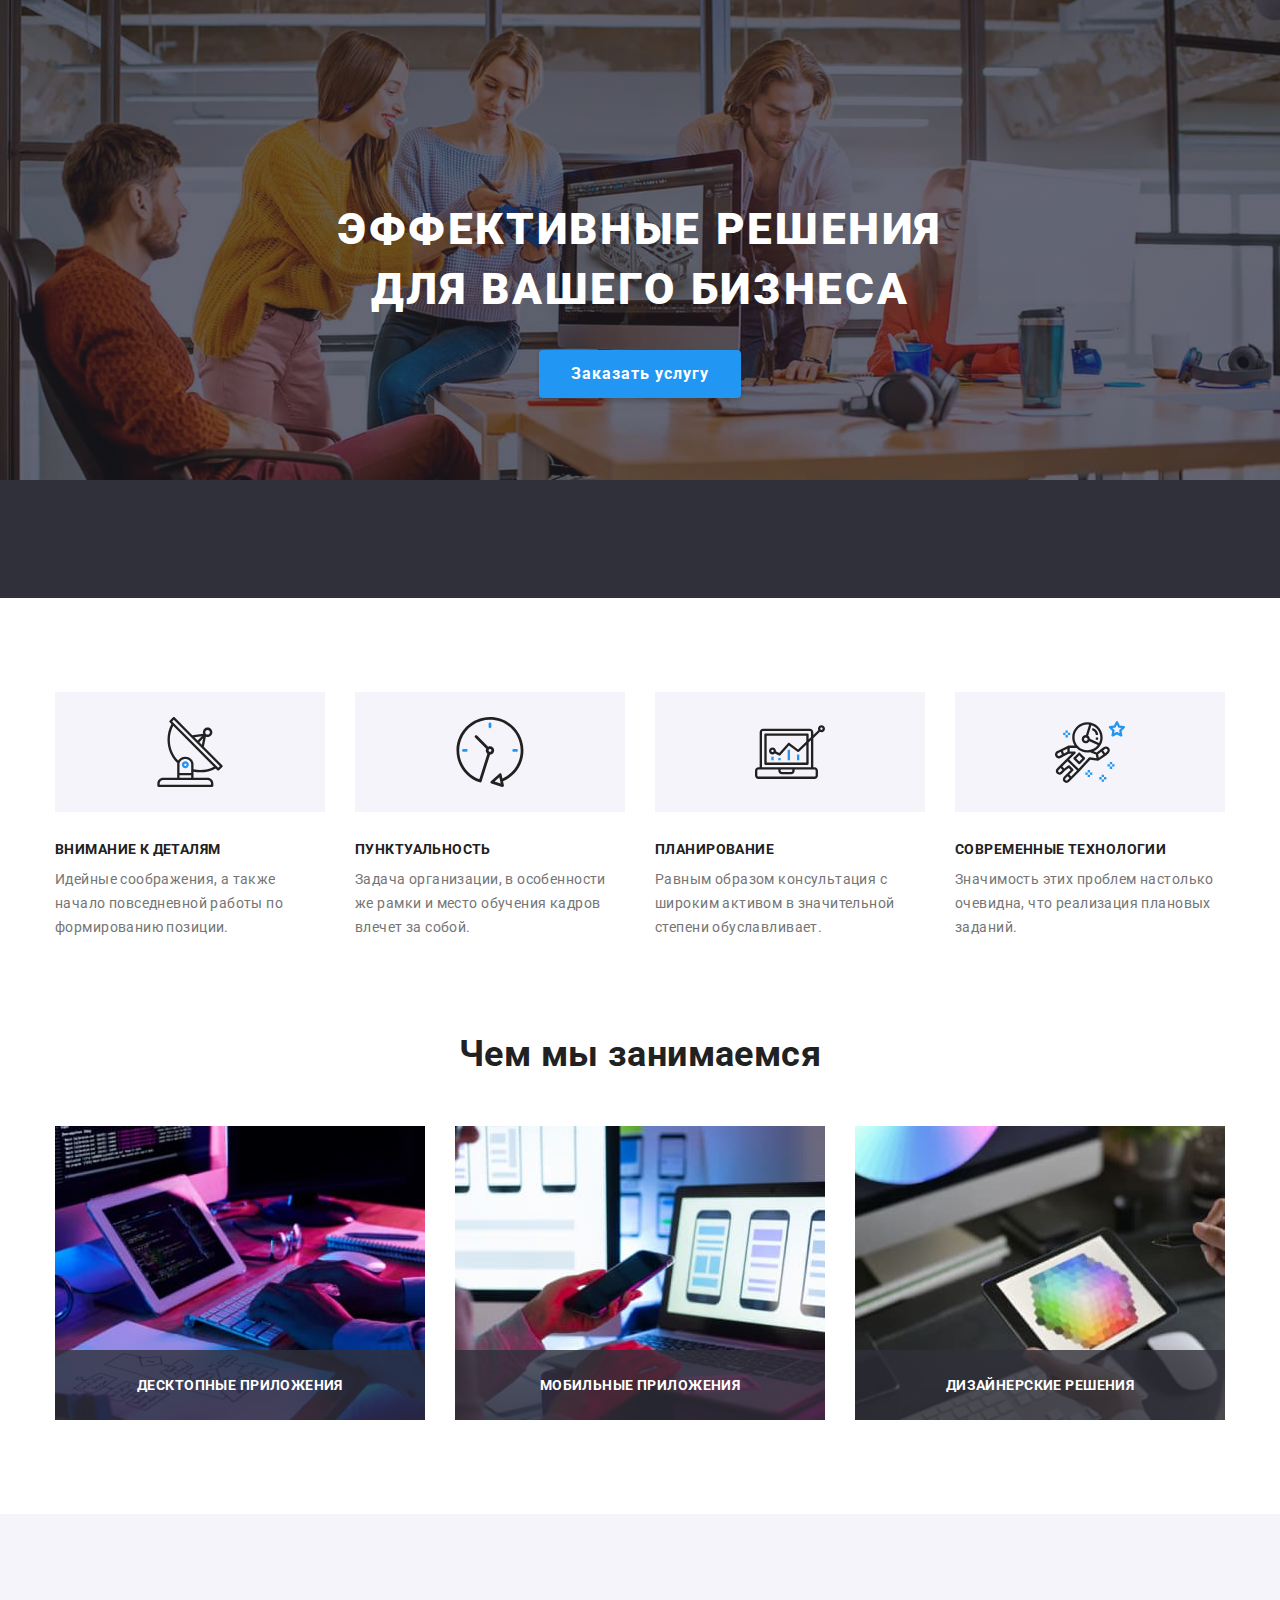
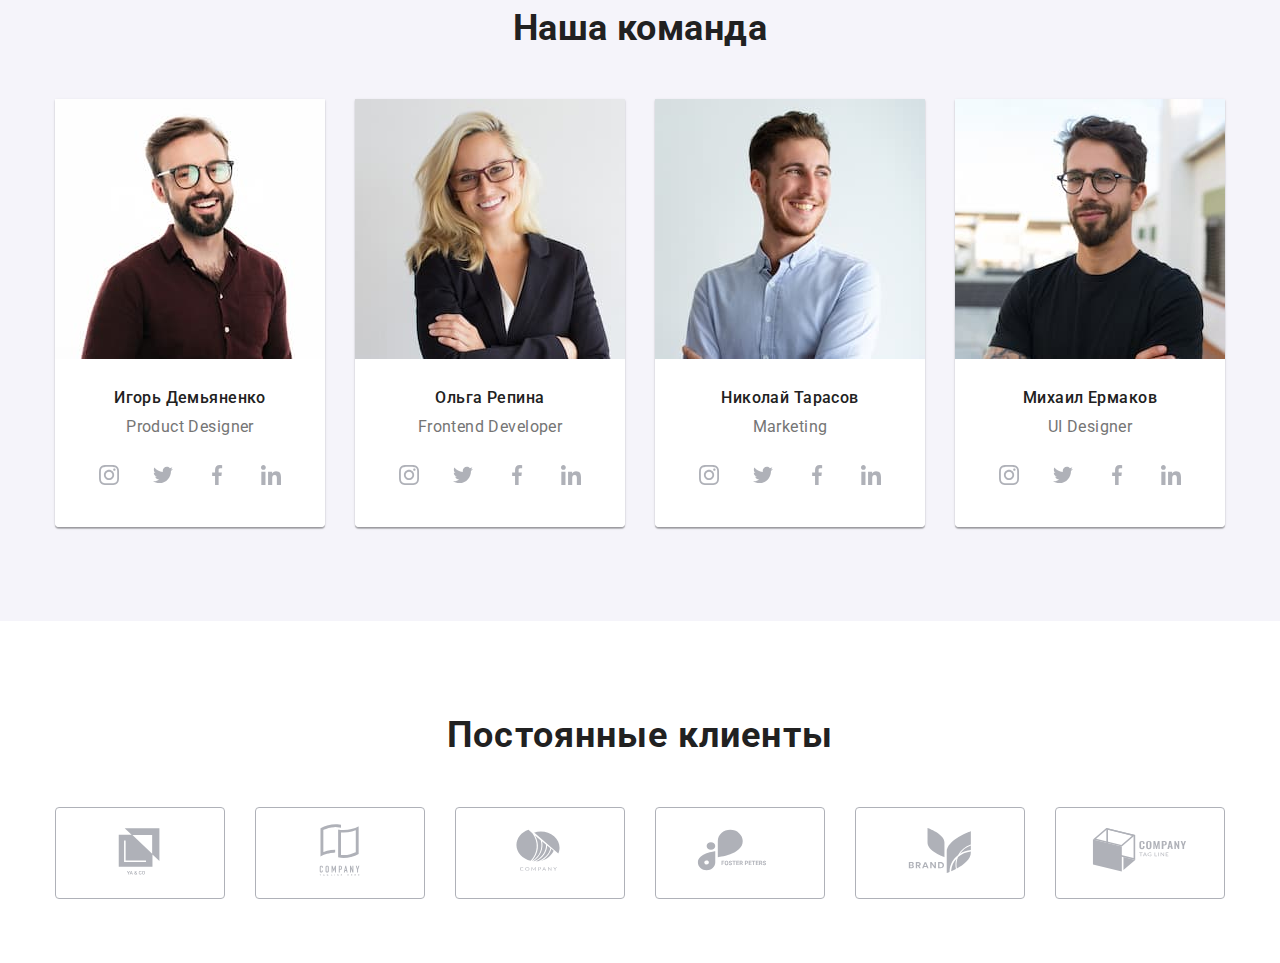
==== commit 92856af8: "hide one section" ====
--- a/index.html
+++ b/index.html
@@ -137,7 +137,7 @@
 
       <!--main body works line-->
 
-      <!-- <section class="section-works section">
+      <section class="section-works section">
         <div class="container">
           <h2 class="works-title">Чем мы занимаемся</h2>
           <ul class="works-list list">
@@ -170,11 +170,11 @@
             </li>
           </ul>
         </div>
-      </section> -->
+      </section>
 
       <!--main body team line-->
 
-      <!-- <section class="section-team section">
+      <section class="section-team section">
         <div class="container">
           <h2 class="team-title">Наша команда</h2>
           <ul class="team-list list">
@@ -348,11 +348,11 @@
             </li>
           </ul>
         </div>
-      </section> -->
+      </section>
 
       <!-- clients section -->
 
-      <!-- <section class="section-clients section">
+      <section class="section-clients section">
         <div class="container">
           <h2 class="title-clients">Постоянные клиенты</h2>
           <ul class="clients-list list">
@@ -400,7 +400,7 @@
             </li>
           </ul>
         </div>
-      </section> -->
+      </section>
     </main>
 
     <!-- <footer class="footer">
--- a/css/main.min.css
+++ b/css/main.min.css
@@ -1 +1 @@
-﻿html{box-sizing:border-box}*,*::before,*::after{box-sizing:inherit}h1,h2,h3,h4,h5,h6,p{margin:0}ul,ol{padding-left:0;margin:0}img{display:block}.link{text-decoration:none}:root{--title-text-color: #212121;--header-link-color: #212121;--button-services-color: #212121;--secondary-text-color: #757575;--main-text-color: #ffffff;--main-background-color: #ffffff;--footer-text: #ffffff;--button-text-color: #ffffff;--logo-studio-color: #000000;--logo-studio-alt-color: #ffffff;--hero-button-color: #ffffff;--hero-button-color-alt: #000000;--logo-web-color: #2196f3;--link-color: #2196f3;--main-button-color: #2196f3;--bg-icon-color: #2196f3;--footer-text-color: rgba(255, 255, 255, 0.6);--hero-background-color: #2f303a;--footer-background-color: #2f303a;--button-background-color: #f5f4fa;--team-background-color: #f5f4fa;--list-right-margin: 30px}.visually-hidden{position:absolute;white-space:nowrap;width:1px;height:1px;overflow:hidden;border:0;padding:0;clip:rect(0 0 0 0);clip-path:inset(50%);margin:-1p}body{margin:0;font-family:"Roboto",Tahoma sans-serif;color:var(--secondary-text-color);font-size:14px;letter-spacing:.03em;background-color:var(--main-background-color)}.list{list-style:none;padding:0;margin:0}.container{width:100%;padding-left:15px;padding-right:15px;margin:0 auto}@media screen and (min-width: 480px){.container{max-width:480px}}@media screen and (min-width: 768px){.container{max-width:768px}}@media screen and (min-width: 1200px){.container{max-width:1200px}}.section{padding-top:60px;padding-bottom:60px}@media screen and (min-width: 1200px){.section{padding-top:94px;padding-bottom:94px}}.backdrop{position:fixed;top:0;width:100%;height:100%;background-color:rgba(0,0,0,.2);transition:opacity 300ms,visibility 300ms}.backdrop.is-hidden .modal{transform:rotate(-290deg)}.modal{position:absolute;min-width:528px;min-height:581px;top:50%;left:50%;padding:40px;background:#fff;box-shadow:0px 1px 3px rgba(0,0,0,.12),0px 1px 1px rgba(0,0,0,.14),0px 2px 1px rgba(0,0,0,.2);border-radius:4px;transition:transform 250ms;transform:translate(-50%, -50%) rotate(0)}.modal-button{position:absolute;top:11px;right:8px;width:30px;height:30px;border-radius:50%;background:#fff;border:1px solid rgba(0,0,0,.1);box-sizing:border-box;cursor:pointer}.icon-Vector{fill:#000}.modal-button:hover .icon-Vector,.modal-button:focus .icon-Vector{fill:#2196f3}.is-hidden{opacity:0;pointer-events:none;visibility:hidden}.backdrop-title{font-weight:700;font-size:20px;line-height:1.15;text-align:center;margin-bottom:12px;color:var(--title-text-color)}.modal-field{margin-bottom:10px}.label-form{display:flex;flex-direction:column}.modal-wrap{position:relative}.input-form{width:100%;height:40px;margin-top:4px;padding-left:42px;border:1px solid rgba(33,33,33,.2);box-sizing:border-box;border-radius:4px;cursor:pointer;outline:none;transition:border-color 250ms;transition-timing-function:cubic-bezier(0.4, 0, 0.2, 1)}.input-form:focus{border-color:#2196f3}.input-form:focus+.modal-icon-person{fill:#2196f3}.modal-icon-person{position:absolute;left:15px;top:50%;width:12px;height:12px;transform:translateY(-50%);fill:#212121;transition:border-color 250ms;transition-timing-function:cubic-bezier(0.4, 0, 0.2, 1)}.textarea-form{height:120px;margin-top:4px;padding:12px 16px;border:1px solid rgba(33,33,33,.2);border-radius:4px;cursor:pointer;resize:none;outline:none;transition:border-color 250ms;transition-timing-function:cubic-bezier(0.4, 0, 0.2, 1)}.textarea-form:focus{border-color:#2196f3}.checkbox-policy{width:423px;display:flex;align-items:center;justify-content:center;margin-top:20px;margin-bottom:30px;margin-left:13px}.check-text{display:flex;align-items:center;font-weight:400;font-size:14px;line-height:1.7;color:#757575}.modal-icon-accept{width:16px;height:15px;fill:rgba(0,0,0,0)}.check-text span{width:16px;height:15px;border:.2px solid #000;border-radius:2px;margin-right:7px;display:flex;align-items:center;justify-content:center}.input-check:checked+.check-text span{background-color:#2196f3;border:none}.input-check:checked+.check-text span .modal-icon-accept{fill:#fff;border:none}.policy{margin-left:3px;line-height:1.7;text-decoration-line:underline;color:#2196f3}.modal-submit-button{width:200px;height:50px;text-align:center;font-weight:700;font-size:16px;line-height:1.8;letter-spacing:.06em;color:#fff;background:#188ce8;box-shadow:0px 4px 4px rgba(0,0,0,.15);border-radius:4px;cursor:pointer;border:none}.modal-button-case{display:flex;justify-content:center}.header{border-bottom:1px solid #ececec}.container-nav{display:flex;align-items:center}.navigation{display:flex}.logo{padding-top:24px;padding-bottom:25px;text-decoration:none;align-items:center;margin-right:93px;font-family:"Raleway"}.logo .logo__studio{font-family:"Raleway",sans-serif;font-weight:700;font-size:26px;line-height:1.1}.logo__web{font-family:"Raleway",sans-serif;font-weight:700;font-size:26px;line-height:1.1;color:var(--logo-web-color)}.logo__studio--dark{color:var(--logo-studio-color)}.navigation__list{display:flex}.navigation__item{padding-top:32px;padding-bottom:32px;margin-right:50px}.navigation__item:last-child{margin-right:0}.navigation__link{position:relative;padding-top:32px;padding-bottom:32px;font-weight:500;line-height:1.1;color:var(--header-link-color);transition-property:color;transition-duration:250ms;transition-timing-function:cubic-bezier(0.4, 0, 0.2, 1)}.navigation__link:hover,.navigation__link:focus{color:var(--link-color)}.navigation__link.current::after{content:"";position:absolute;width:100%;left:0;bottom:-2px;height:4px;border-radius:2px;background:#2196f3}.link.current{color:var(--link-color)}.header-contacts{display:flex;margin-left:auto}.header-contacts__item{margin-right:50px;margin:auto}.header-contacts__mail{display:flex;align-items:center;margin-right:30px;padding-top:32px;padding-bottom:32px;font-weight:500;line-height:1.14;letter-spacing:.02em;color:var(--secondary-text-color);transition-property:color,fill;transition-duration:250ms;transition-timing-function:cubic-bezier(0.4, 0, 0.2, 1)}.header-contacts__mail:hover,.header-contacts__mail:focus{color:var(--link-color)}.header-contacts__icon-mail{fill:#757575;margin-right:10px;height:14px}.header-contacts__mail:hover .header-contacts__icon-mail{fill:var(--link-color)}.header-contacts__icon-phone{fill:#757575;margin-right:10px;height:16px}.header-contacts__tel:hover .header-contacts__icon-phone{fill:var(--link-color)}.header-contacts__tel{width:100%;height:100%;display:flex;align-items:center;padding-top:32px;padding-bottom:32px;font-weight:500;line-height:1.14;letter-spacing:.02em;color:var(--secondary-text-color);transition-property:color,fill;transition-duration:250ms;transition-timing-function:cubic-bezier(0.4, 0, 0.2, 1)}.header-contacts__tel:hover,.header-contacts__tel:focus{color:var(--link-color)}.section-hero{width:100%;background-color:var(--hero-background-color);text-align:center;padding-top:118px;padding-bottom:118px;background-image:linear-gradient(rgba(47, 48, 58, 0.4), rgba(47, 48, 58, 0.4)),url(../images/Hero-bg.jpg);background-repeat:no-repeat;background-size:contain;margin:0 auto}@media screen and (min-width: 480px){.section-hero{max-width:480px}}@media screen and (min-width: 768px){.section-hero{max-width:768px}}@media screen and (min-width: 1200px){.section-hero{padding-top:200px;padding-bottom:200px;max-width:1600px}}.section-hero .section-hero__title{font-size:26px;line-height:1.6;font-weight:900;letter-spacing:.06em;max-width:360px;margin:0 auto;margin-bottom:30px;text-transform:uppercase;color:var(--main-text-color)}@media screen and (min-width: 768px){.section-hero .section-hero__title{font-size:26px;line-height:1.6;font-weight:900;letter-spacing:.06em}}@media screen and (min-width: 1200px){.section-hero .section-hero__title{max-width:696px;font-size:44px;line-height:1.36}}.section-hero .section-hero__button{min-width:200px;font-size:16px;line-height:1.8;font-weight:700;letter-spacing:.06em;padding:10px 32px;border-radius:4px;border:none;align-items:center;color:var(--hero-button-color);background-color:var(--main-button-color);box-shadow:0px 4px 4px rgba(0,0,0,.15);cursor:pointer}.adv-list{margin-bottom:-30px}@media screen and (min-width: 768px){.adv-list{display:flex;flex-wrap:wrap}}.adv-item{max-width:450px;margin-bottom:30px}@media screen and (min-width: 768px){.adv-item{max-width:354px;margin-right:var(--list-right-margin)}.adv-item:nth-child(2n){margin-right:0}}@media screen and (min-width: 1200px){.adv-item{max-width:270px;margin-right:var(--list-right-margin)}.adv-item:nth-child(2n){margin-right:30px}.adv-item:last-child{margin-right:0}}.adv-icon-box{height:120px;background-color:#f5f4fa;display:flex;justify-content:center;align-items:center;margin-bottom:30px}.adv-title{font-size:14px;font-weight:700;line-height:1.14;margin-bottom:10px;text-transform:uppercase;color:var(--title-text-color)}.adv-text{line-height:1.7}.section-works{padding-top:0px}.works-title{margin-bottom:50px;font-weight:700;font-size:36px;line-height:1.16;text-align:center;color:var(--title-text-color)}.works-list{display:flex;flex-wrap:wrap}.works-list .works-item{position:relative;margin-right:var(--list-right-margin)}.works-list .works-item:last-child{margin-right:0}.works-list .works-item .works-item-text{position:absolute;height:70px;bottom:0px;display:flex;justify-content:center;align-items:center;width:100%;font-weight:700;line-height:16px;text-transform:uppercase;color:var(--main-text-color);background:rgba(47,48,58,.8)}.section-team{background-color:var(--team-background-color)}.team-list{display:flex;flex-wrap:wrap}.team-list-item{margin-right:var(--list-right-margin);box-shadow:0px 1px 3px rgba(0,0,0,.12),0px 1px 1px rgba(0,0,0,.14),0px 2px 1px rgba(0,0,0,.2);border-radius:0px 0px 4px 4px}.team-list-item:last-child{margin-right:0}.team-cards{width:270px;padding-top:30px;padding-bottom:30px;background-color:#fff;border-bottom-left-radius:4px;border-bottom-right-radius:4px}.team-title{margin-bottom:50px;font-weight:700;font-size:36px;line-height:1.16;text-align:center;color:var(--title-text-color)}.employee-title{margin-bottom:10px;font-weight:500;font-size:16px;line-height:1.18;text-align:center;color:var(--title-text-color)}.position-team{margin:0 auto;font-size:16px;line-height:1.18;text-align:center;margin-bottom:16px}.team-soc-list{display:flex;justify-content:center}.team-soc-item{margin-right:10px;width:44px;height:44px}.team-soc-item:last-child{margin-right:0}.team-soc-link{width:100%;height:100%;background-color:#fff;border-radius:50%;display:flex;justify-content:center;align-items:center;transition-property:background-color,fill;transition-duration:250ms;transition-timing-function:cubic-bezier(0.4, 0, 0.2, 1)}.team-soc-link:hover{background-color:var(--bg-icon-color)}.team-soc-icon{fill:#afb1b8}.team-soc-link:hover .team-soc-icon{fill:#fff}.title-clients{font-weight:700;font-size:36px;line-height:42px;text-align:center;color:var(--title-text-color);margin-bottom:50px}.clients-list{display:flex;flex-wrap:wrap}.clients-item{width:170px;height:92px;border:1px solid #afb1b8;border-radius:4px;margin-right:30px;display:flex;justify-content:center;align-items:center;cursor:pointer;transition-property:border,fill;transition-duration:250ms;transition-timing-function:cubic-bezier(0.4, 0, 0.2, 1)}.clients-item:last-child{margin-right:0px}.clients-item:hover{border:1px solid #2196f3}.clients-icon{fill:#afb1b8}.clients-item:hover .clients-icon{fill:#2196f3}.footer{background-color:var(--footer-background-color);padding-bottom:60px;padding-top:60px}.container-footer{display:flex;align-items:baseline}.address-container{width:231px;height:81px;margin-right:70px}.footer-link-logo{text-decoration:none;align-items:center;font-family:"Raleway";display:inline-block;margin-bottom:20px}.adress-item{margin-bottom:9px}.adress-item:last-child{margin-bottom:0}.logo-studio-footer{font-family:"Raleway",sans-serif;font-weight:700;font-size:26px;line-height:1.1;color:var(--logo-studio-alt-color)}.footer-map-link{line-height:1.7;color:var(--footer-text);font-style:normal;transition-property:color;transition-duration:250ms;transition-timing-function:cubic-bezier(0.4, 0, 0.2, 1)}.footer-map-link:hover,.footer-map-link:focus{color:var(--link-color)}.footer-mail{line-height:1.14;letter-spacing:.02em;color:var(--footer-text-color);font-style:normal;transition-property:color;transition-duration:250ms;transition-timing-function:cubic-bezier(0.4, 0, 0.2, 1)}.footer-mail:hover,.footer-mail:focus{color:var(--link-color)}.footer-tel{line-height:1.7;color:var(--footer-text-color);font-style:normal;transition-property:color;transition-duration:250ms;transition-timing-function:cubic-bezier(0.4, 0, 0.2, 1)}.footer-tel:hover,.footer-tel:focus{color:var(--link-color)}.join-us-title{font-weight:700;font-size:14px;line-height:16px;letter-spacing:.03em;text-transform:uppercase;color:#fff;margin-bottom:20px}.join-us-list{display:flex;justify-content:center}.join-us-item{margin-right:10px;width:44px;height:44px}.join-us-item:last-child{margin-right:0}.join-us-link{width:100%;height:100%;background-color:rgba(255,255,255,.062745098);border-radius:50%;display:flex;justify-content:center;align-items:center;transition-property:background-color,fill;transition-duration:250ms;transition-timing-function:cubic-bezier(0.4, 0, 0.2, 1)}.join-us-link:hover{background-color:var(--bg-icon-color)}.join-us-icon{fill:#fff}.join-us-link:hover .join-us-icon{fill:#fff}.subsсribe-footer{margin-left:auto}.footer-form{width:573px}.label-class{font-weight:700;font-size:14px;line-height:1.1;text-transform:uppercase;color:#fff}.footer-subscribe-case{display:flex;align-items:baseline}.email-footer{width:358px;height:50px;padding-left:16px;margin-top:20px;margin-right:11px;font-size:16px;line-height:1.25;color:rgba(255,255,255,.6);background:#2f303a;border:1px solid rgba(255,255,255,.3);filter:drop-shadow(0px 4px 4px rgba(0, 0, 0, 0.15));border-radius:4px}.button-subscribe{width:200px;height:50px;text-align:center;display:flex;justify-content:center;align-items:center;font-weight:700;font-size:16px;line-height:1.8;margin:0;letter-spacing:.06em;border:none;color:#fff;background:#2196f3;box-shadow:0px 4px 4px rgba(0,0,0,.15);border-radius:4px;cursor:pointer}.button-subscribe .submit-icon{margin-left:10px;width:24px;height:24px}.services{padding-top:97px;padding-bottom:104px}.services-button{border:none;border-radius:4px;padding:5.94px 22px;font-weight:500;font-size:16px;line-height:1.6;text-align:center;display:flex;align-items:center;color:var(--button-services-color);cursor:pointer;background-color:var(--button-background-color);transition-property:color,background-color,box-shadow;transition-duration:250ms;transition-timing-function:cubic-bezier(0.4, 0, 0.2, 1)}.services-button:hover,.services-button:focus{color:var(--logo-studio-alt-color);background-color:var(--main-button-color);box-shadow:0px 4px 4px rgba(0,0,0,.25),0px 4px 4px rgba(0,0,0,.25),0px 2px 2px rgba(0,0,0,.12)}.services-button-list{justify-content:center;margin-bottom:50px;display:flex;flex-wrap:wrap}.services-buttom-item{margin-right:8px;align-items:center;border-color:none}.services-buttom-item:last-child{margin:0}.services-link{display:block;transition-property:box-shadow;transition-duration:250ms;transition-timing-function:cubic-bezier(0.4, 0, 0.2, 1)}.services-link:hover{box-shadow:0px 1px 1px rgba(0,0,0,.12),0px 4px 4px rgba(0,0,0,.06),1px 4px 6px rgba(0,0,0,.16)}.sevices-title{margin-bottom:4px;font-weight:700;font-size:18px;line-height:2;letter-spacing:.06em;color:var(--title-text-color)}.services-text{margin:0 auto;font-size:16px;line-height:1.87;color:var(--secondary-text-color)}.services-pics-list{display:flex;flex-wrap:wrap;margin-right:-30px}.services-pics-item{margin-right:30px;margin-bottom:30px}.services-img-decor{position:relative;overflow:hidden}.services-decor-text{position:absolute;top:0;height:100%;padding:63px 24px;font-size:18px;line-height:1.5;color:var(--main-text-color);background-color:rgba(33,150,243,.9);transform:translateY(100%);transition:transform 250ms cubic-bezier(0.4, 0, 0.2, 1);overflow:auto}.services-pics-item:hover .services-decor-text{transform:translateY(0%)}.services-pics-item:nth-child(3n+3){margin-right:0}.services-pics-item:nth-last-child(-n+3){margin-bottom:0}.portfolio-cards{width:370px;padding:20px 24px;background-color:#fff;border-bottom:1px solid #eee;border-left:1px solid #eee;border-right:1px solid #eee;border-bottom-left-radius:3px;border-bottom-right-radius:3px}/*# sourceMappingURL=main.min.css.map */+﻿html{box-sizing:border-box}*,*::before,*::after{box-sizing:inherit}h1,h2,h3,h4,h5,h6,p{margin:0}ul,ol{padding-left:0;margin:0}img{display:block}.link{text-decoration:none}:root{--title-text-color: #212121;--header-link-color: #212121;--button-services-color: #212121;--secondary-text-color: #757575;--main-text-color: #ffffff;--main-background-color: #ffffff;--footer-text: #ffffff;--button-text-color: #ffffff;--logo-studio-color: #000000;--logo-studio-alt-color: #ffffff;--hero-button-color: #ffffff;--hero-button-color-alt: #000000;--logo-web-color: #2196f3;--link-color: #2196f3;--main-button-color: #2196f3;--bg-icon-color: #2196f3;--footer-text-color: rgba(255, 255, 255, 0.6);--hero-background-color: #2f303a;--footer-background-color: #2f303a;--button-background-color: #f5f4fa;--team-background-color: #f5f4fa;--list-right-margin: 30px}.visually-hidden{position:absolute;white-space:nowrap;width:1px;height:1px;overflow:hidden;border:0;padding:0;clip:rect(0 0 0 0);clip-path:inset(50%);margin:-1p}body{margin:0;font-family:"Roboto",Tahoma sans-serif;color:var(--secondary-text-color);font-size:14px;letter-spacing:.03em;background-color:var(--main-background-color)}.list{list-style:none;padding:0;margin:0}.container{width:100%;padding-left:15px;padding-right:15px;margin:0 auto}@media screen and (min-width: 480px){.container{max-width:480px}}@media screen and (min-width: 768px){.container{max-width:768px}}@media screen and (min-width: 1200px){.container{max-width:1200px}}.section{padding-top:60px;padding-bottom:60px}@media screen and (min-width: 1200px){.section{padding-top:94px;padding-bottom:94px}}.backdrop{position:fixed;top:0;width:100%;height:100%;background-color:rgba(0,0,0,.2);transition:opacity 300ms,visibility 300ms}.backdrop.is-hidden .modal{transform:rotate(-290deg)}.modal{position:absolute;min-width:528px;min-height:581px;top:50%;left:50%;padding:40px;background:#fff;box-shadow:0px 1px 3px rgba(0,0,0,.12),0px 1px 1px rgba(0,0,0,.14),0px 2px 1px rgba(0,0,0,.2);border-radius:4px;transition:transform 250ms;transform:translate(-50%, -50%) rotate(0)}.modal-button{position:absolute;top:11px;right:8px;width:30px;height:30px;border-radius:50%;background:#fff;border:1px solid rgba(0,0,0,.1);box-sizing:border-box;cursor:pointer}.icon-Vector{fill:#000}.modal-button:hover .icon-Vector,.modal-button:focus .icon-Vector{fill:#2196f3}.is-hidden{opacity:0;pointer-events:none;visibility:hidden}.backdrop-title{font-weight:700;font-size:20px;line-height:1.15;text-align:center;margin-bottom:12px;color:var(--title-text-color)}.modal-field{margin-bottom:10px}.label-form{display:flex;flex-direction:column}.modal-wrap{position:relative}.input-form{width:100%;height:40px;margin-top:4px;padding-left:42px;border:1px solid rgba(33,33,33,.2);box-sizing:border-box;border-radius:4px;cursor:pointer;outline:none;transition:border-color 250ms;transition-timing-function:cubic-bezier(0.4, 0, 0.2, 1)}.input-form:focus{border-color:#2196f3}.input-form:focus+.modal-icon-person{fill:#2196f3}.modal-icon-person{position:absolute;left:15px;top:50%;width:12px;height:12px;transform:translateY(-50%);fill:#212121;transition:border-color 250ms;transition-timing-function:cubic-bezier(0.4, 0, 0.2, 1)}.textarea-form{height:120px;margin-top:4px;padding:12px 16px;border:1px solid rgba(33,33,33,.2);border-radius:4px;cursor:pointer;resize:none;outline:none;transition:border-color 250ms;transition-timing-function:cubic-bezier(0.4, 0, 0.2, 1)}.textarea-form:focus{border-color:#2196f3}.checkbox-policy{width:423px;display:flex;align-items:center;justify-content:center;margin-top:20px;margin-bottom:30px;margin-left:13px}.check-text{display:flex;align-items:center;font-weight:400;font-size:14px;line-height:1.7;color:#757575}.modal-icon-accept{width:16px;height:15px;fill:rgba(0,0,0,0)}.check-text span{width:16px;height:15px;border:.2px solid #000;border-radius:2px;margin-right:7px;display:flex;align-items:center;justify-content:center}.input-check:checked+.check-text span{background-color:#2196f3;border:none}.input-check:checked+.check-text span .modal-icon-accept{fill:#fff;border:none}.policy{margin-left:3px;line-height:1.7;text-decoration-line:underline;color:#2196f3}.modal-submit-button{width:200px;height:50px;text-align:center;font-weight:700;font-size:16px;line-height:1.8;letter-spacing:.06em;color:#fff;background:#188ce8;box-shadow:0px 4px 4px rgba(0,0,0,.15);border-radius:4px;cursor:pointer;border:none}.modal-button-case{display:flex;justify-content:center}.header{border-bottom:1px solid #ececec}.container-nav{display:flex;align-items:center}.navigation{display:flex}.logo{padding-top:24px;padding-bottom:25px;text-decoration:none;align-items:center;margin-right:93px;font-family:"Raleway"}.logo .logo__studio{font-family:"Raleway",sans-serif;font-weight:700;font-size:26px;line-height:1.1}.logo__web{font-family:"Raleway",sans-serif;font-weight:700;font-size:26px;line-height:1.1;color:var(--logo-web-color)}.logo__studio--dark{color:var(--logo-studio-color)}.navigation__list{display:flex}.navigation__item{padding-top:32px;padding-bottom:32px;margin-right:50px}.navigation__item:last-child{margin-right:0}.navigation__link{position:relative;padding-top:32px;padding-bottom:32px;font-weight:500;line-height:1.1;color:var(--header-link-color);transition-property:color;transition-duration:250ms;transition-timing-function:cubic-bezier(0.4, 0, 0.2, 1)}.navigation__link:hover,.navigation__link:focus{color:var(--link-color)}.navigation__link.current::after{content:"";position:absolute;width:100%;left:0;bottom:-2px;height:4px;border-radius:2px;background:#2196f3}.link.current{color:var(--link-color)}.header-contacts{display:flex;margin-left:auto}.header-contacts__item{margin-right:50px;margin:auto}.header-contacts__mail{display:flex;align-items:center;margin-right:30px;padding-top:32px;padding-bottom:32px;font-weight:500;line-height:1.14;letter-spacing:.02em;color:var(--secondary-text-color);transition-property:color,fill;transition-duration:250ms;transition-timing-function:cubic-bezier(0.4, 0, 0.2, 1)}.header-contacts__mail:hover,.header-contacts__mail:focus{color:var(--link-color)}.header-contacts__icon-mail{fill:#757575;margin-right:10px;height:14px}.header-contacts__mail:hover .header-contacts__icon-mail{fill:var(--link-color)}.header-contacts__icon-phone{fill:#757575;margin-right:10px;height:16px}.header-contacts__tel:hover .header-contacts__icon-phone{fill:var(--link-color)}.header-contacts__tel{width:100%;height:100%;display:flex;align-items:center;padding-top:32px;padding-bottom:32px;font-weight:500;line-height:1.14;letter-spacing:.02em;color:var(--secondary-text-color);transition-property:color,fill;transition-duration:250ms;transition-timing-function:cubic-bezier(0.4, 0, 0.2, 1)}.header-contacts__tel:hover,.header-contacts__tel:focus{color:var(--link-color)}.section-hero{width:100%;background-color:var(--hero-background-color);text-align:center;padding-top:118px;padding-bottom:118px;background-image:linear-gradient(rgba(47, 48, 58, 0.4), rgba(47, 48, 58, 0.4)),url(../images/Hero-bg.jpg);background-repeat:no-repeat;background-size:contain;margin:0 auto}@media screen and (min-width: 480px){.section-hero{max-width:480px}}@media screen and (min-width: 768px){.section-hero{max-width:768px}}@media screen and (min-width: 1200px){.section-hero{padding-top:200px;padding-bottom:200px;max-width:1600px}}.section-hero .section-hero__title{font-size:26px;line-height:1.6;font-weight:900;letter-spacing:.06em;max-width:360px;margin:0 auto;margin-bottom:30px;text-transform:uppercase;color:var(--main-text-color)}@media screen and (min-width: 768px){.section-hero .section-hero__title{font-size:26px;line-height:1.6;font-weight:900;letter-spacing:.06em}}@media screen and (min-width: 1200px){.section-hero .section-hero__title{max-width:696px;font-size:44px;line-height:1.36}}.section-hero .section-hero__button{min-width:200px;font-size:16px;line-height:1.8;font-weight:700;letter-spacing:.06em;padding:10px 32px;border-radius:4px;border:none;align-items:center;color:var(--hero-button-color);background-color:var(--main-button-color);box-shadow:0px 4px 4px rgba(0,0,0,.15);cursor:pointer}.adv-list{margin-bottom:-30px}@media screen and (min-width: 768px){.adv-list{display:flex;flex-wrap:wrap}}.adv-item{width:100%;margin-bottom:30px}@media screen and (min-width: 480px){.adv-item{max-width:450px}}@media screen and (min-width: 768px){.adv-item{max-width:354px;margin-right:var(--list-right-margin)}.adv-item:nth-child(2n){margin-right:0}}@media screen and (min-width: 1200px){.adv-item{max-width:270px;margin-right:var(--list-right-margin)}.adv-item:nth-child(2n){margin-right:30px}.adv-item:last-child{margin-right:0}}.adv-icon-box{height:100%;background-color:#f5f4fa;display:flex;justify-content:center;align-items:center;margin-bottom:30px}@media screen and (min-width: 480px){.adv-icon-box{height:120px}}.adv-title{font-size:14px;font-weight:700;line-height:1.14;margin-bottom:10px;text-transform:uppercase;color:var(--title-text-color)}.adv-text{line-height:1.7}.section-works{display:none}@media screen and (min-width: 1200px){.section-works{display:block;padding-top:0px}}.works-title{margin-bottom:50px;font-weight:700;font-size:36px;line-height:1.16;text-align:center;color:var(--title-text-color)}.works-list{display:flex;flex-wrap:wrap}.works-list .works-item{position:relative;margin-right:var(--list-right-margin)}.works-list .works-item:last-child{margin-right:0}.works-list .works-item .works-item-text{position:absolute;height:70px;bottom:0px;display:flex;justify-content:center;align-items:center;width:100%;font-weight:700;line-height:16px;text-transform:uppercase;color:var(--main-text-color);background:rgba(47,48,58,.8)}.section-team{background-color:var(--team-background-color)}.team-list{display:flex;flex-wrap:wrap}.team-list-item{margin-right:var(--list-right-margin);box-shadow:0px 1px 3px rgba(0,0,0,.12),0px 1px 1px rgba(0,0,0,.14),0px 2px 1px rgba(0,0,0,.2);border-radius:0px 0px 4px 4px}.team-list-item:last-child{margin-right:0}.team-cards{width:270px;padding-top:30px;padding-bottom:30px;background-color:#fff;border-bottom-left-radius:4px;border-bottom-right-radius:4px}.team-title{margin-bottom:50px;font-weight:700;font-size:36px;line-height:1.16;text-align:center;color:var(--title-text-color)}.employee-title{margin-bottom:10px;font-weight:500;font-size:16px;line-height:1.18;text-align:center;color:var(--title-text-color)}.position-team{margin:0 auto;font-size:16px;line-height:1.18;text-align:center;margin-bottom:16px}.team-soc-list{display:flex;justify-content:center}.team-soc-item{margin-right:10px;width:44px;height:44px}.team-soc-item:last-child{margin-right:0}.team-soc-link{width:100%;height:100%;background-color:#fff;border-radius:50%;display:flex;justify-content:center;align-items:center;transition-property:background-color,fill;transition-duration:250ms;transition-timing-function:cubic-bezier(0.4, 0, 0.2, 1)}.team-soc-link:hover{background-color:var(--bg-icon-color)}.team-soc-icon{fill:#afb1b8}.team-soc-link:hover .team-soc-icon{fill:#fff}.title-clients{font-size:28px;line-height:1.17;font-weight:700;letter-spacing:.03em;text-align:center;color:var(--title-text-color);margin-bottom:30px}@media screen and (min-width: 1200px){.title-clients{font-size:36px;line-height:1.16;margin-bottom:50px}}.clients-list{margin-bottom:-30px}@media screen and (min-width: 480px){.clients-list{display:flex;flex-wrap:wrap;margin-left:-30px}}@media screen and (min-width: 1200px){.clients-list{display:flex;flex-wrap:nowrap}}.clients-item{width:100%;display:flex;justify-content:center;align-items:center;border:1px solid #afb1b8;border-radius:4px;margin-bottom:30px;cursor:pointer;transition-property:border,fill;transition-duration:250ms;transition-timing-function:cubic-bezier(0.4, 0, 0.2, 1)}@media screen and (min-width: 480px){.clients-item{width:calc(50% - 30px);margin-left:30px;height:92px}}@media screen and (min-width: 768px){.clients-item{width:calc(33.3333333333% - 30px)}}@media screen and (min-width: 1200px){.clients-item{width:calc(100% - 30px);margin-bottom:0}}.clients-item:hover{border:1px solid #2196f3}.clients-icon{fill:#afb1b8}.clients-item:hover .clients-icon{fill:#2196f3}.footer{background-color:var(--footer-background-color);padding-bottom:60px;padding-top:60px}.container-footer{display:flex;align-items:baseline}.address-container{width:231px;height:81px;margin-right:70px}.footer-link-logo{text-decoration:none;align-items:center;font-family:"Raleway";display:inline-block;margin-bottom:20px}.adress-item{margin-bottom:9px}.adress-item:last-child{margin-bottom:0}.logo-studio-footer{font-family:"Raleway",sans-serif;font-weight:700;font-size:26px;line-height:1.1;color:var(--logo-studio-alt-color)}.footer-map-link{line-height:1.7;color:var(--footer-text);font-style:normal;transition-property:color;transition-duration:250ms;transition-timing-function:cubic-bezier(0.4, 0, 0.2, 1)}.footer-map-link:hover,.footer-map-link:focus{color:var(--link-color)}.footer-mail{line-height:1.14;letter-spacing:.02em;color:var(--footer-text-color);font-style:normal;transition-property:color;transition-duration:250ms;transition-timing-function:cubic-bezier(0.4, 0, 0.2, 1)}.footer-mail:hover,.footer-mail:focus{color:var(--link-color)}.footer-tel{line-height:1.7;color:var(--footer-text-color);font-style:normal;transition-property:color;transition-duration:250ms;transition-timing-function:cubic-bezier(0.4, 0, 0.2, 1)}.footer-tel:hover,.footer-tel:focus{color:var(--link-color)}.join-us-title{font-weight:700;font-size:14px;line-height:16px;letter-spacing:.03em;text-transform:uppercase;color:#fff;margin-bottom:20px}.join-us-list{display:flex;justify-content:center}.join-us-item{margin-right:10px;width:44px;height:44px}.join-us-item:last-child{margin-right:0}.join-us-link{width:100%;height:100%;background-color:rgba(255,255,255,.062745098);border-radius:50%;display:flex;justify-content:center;align-items:center;transition-property:background-color,fill;transition-duration:250ms;transition-timing-function:cubic-bezier(0.4, 0, 0.2, 1)}.join-us-link:hover{background-color:var(--bg-icon-color)}.join-us-icon{fill:#fff}.join-us-link:hover .join-us-icon{fill:#fff}.subsсribe-footer{margin-left:auto}.footer-form{width:573px}.label-class{font-weight:700;font-size:14px;line-height:1.1;text-transform:uppercase;color:#fff}.footer-subscribe-case{display:flex;align-items:baseline}.email-footer{width:358px;height:50px;padding-left:16px;margin-top:20px;margin-right:11px;font-size:16px;line-height:1.25;color:rgba(255,255,255,.6);background:#2f303a;border:1px solid rgba(255,255,255,.3);filter:drop-shadow(0px 4px 4px rgba(0, 0, 0, 0.15));border-radius:4px}.button-subscribe{width:200px;height:50px;text-align:center;display:flex;justify-content:center;align-items:center;font-weight:700;font-size:16px;line-height:1.8;margin:0;letter-spacing:.06em;border:none;color:#fff;background:#2196f3;box-shadow:0px 4px 4px rgba(0,0,0,.15);border-radius:4px;cursor:pointer}.button-subscribe .submit-icon{margin-left:10px;width:24px;height:24px}.services{padding-top:97px;padding-bottom:104px}.services-button{border:none;border-radius:4px;padding:5.94px 22px;font-weight:500;font-size:16px;line-height:1.6;text-align:center;display:flex;align-items:center;color:var(--button-services-color);cursor:pointer;background-color:var(--button-background-color);transition-property:color,background-color,box-shadow;transition-duration:250ms;transition-timing-function:cubic-bezier(0.4, 0, 0.2, 1)}.services-button:hover,.services-button:focus{color:var(--logo-studio-alt-color);background-color:var(--main-button-color);box-shadow:0px 4px 4px rgba(0,0,0,.25),0px 4px 4px rgba(0,0,0,.25),0px 2px 2px rgba(0,0,0,.12)}.services-button-list{justify-content:center;margin-bottom:50px;display:flex;flex-wrap:wrap}.services-buttom-item{margin-right:8px;align-items:center;border-color:none}.services-buttom-item:last-child{margin:0}.services-link{display:block;transition-property:box-shadow;transition-duration:250ms;transition-timing-function:cubic-bezier(0.4, 0, 0.2, 1)}.services-link:hover{box-shadow:0px 1px 1px rgba(0,0,0,.12),0px 4px 4px rgba(0,0,0,.06),1px 4px 6px rgba(0,0,0,.16)}.sevices-title{margin-bottom:4px;font-weight:700;font-size:18px;line-height:2;letter-spacing:.06em;color:var(--title-text-color)}.services-text{margin:0 auto;font-size:16px;line-height:1.87;color:var(--secondary-text-color)}.services-pics-list{display:flex;flex-wrap:wrap;margin-right:-30px}.services-pics-item{margin-right:30px;margin-bottom:30px}.services-img-decor{position:relative;overflow:hidden}.services-decor-text{position:absolute;top:0;height:100%;padding:63px 24px;font-size:18px;line-height:1.5;color:var(--main-text-color);background-color:rgba(33,150,243,.9);transform:translateY(100%);transition:transform 250ms cubic-bezier(0.4, 0, 0.2, 1);overflow:auto}.services-pics-item:hover .services-decor-text{transform:translateY(0%)}.services-pics-item:nth-child(3n+3){margin-right:0}.services-pics-item:nth-last-child(-n+3){margin-bottom:0}.portfolio-cards{width:370px;padding:20px 24px;background-color:#fff;border-bottom:1px solid #eee;border-left:1px solid #eee;border-right:1px solid #eee;border-bottom-left-radius:3px;border-bottom-right-radius:3px}/*# sourceMappingURL=main.min.css.map */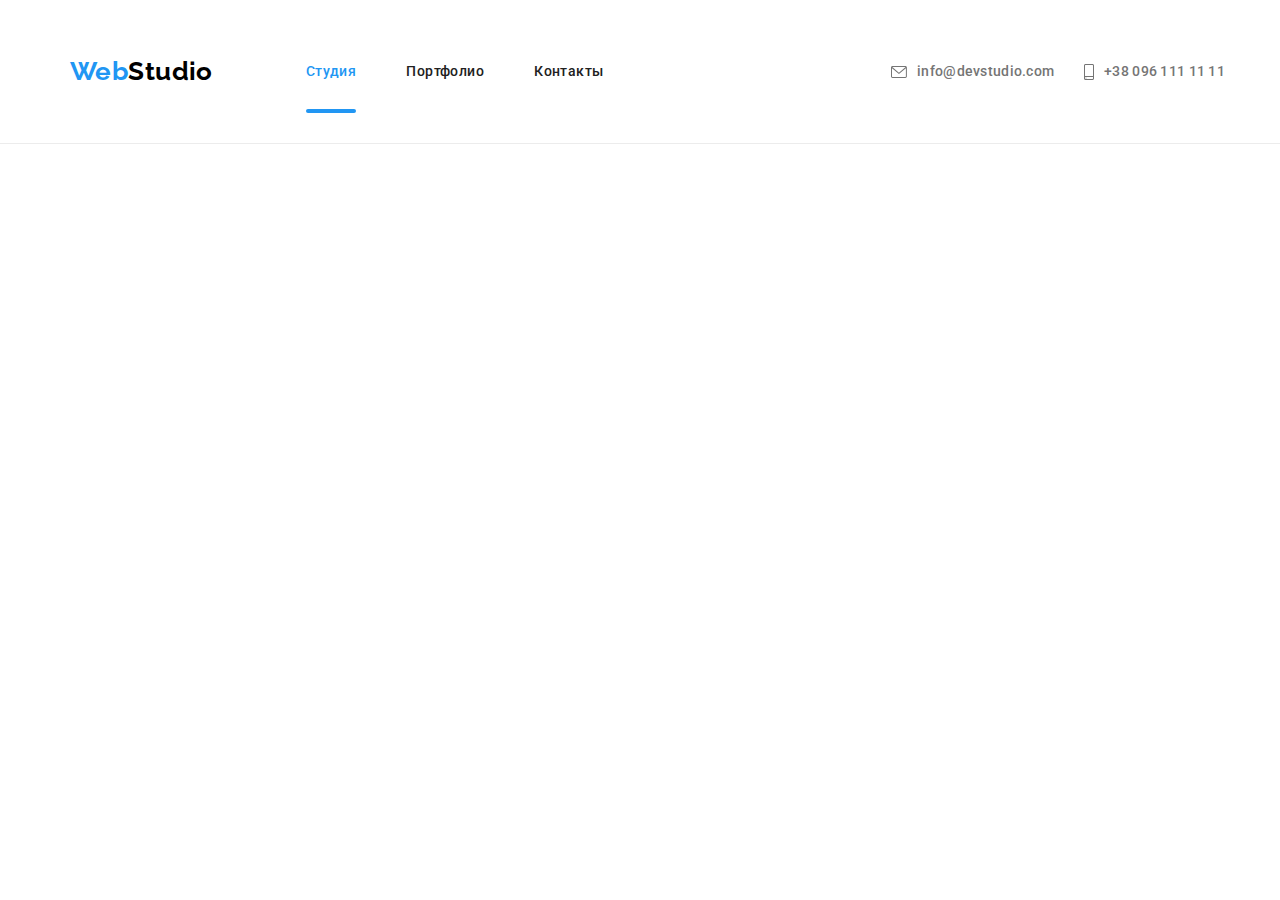
==== commit aef5ac4a: "footer adaptive" ====
--- a/index.html
+++ b/index.html
@@ -18,7 +18,7 @@
     <link rel="stylesheet" href="./css/main.min.css" />
   </head>
   <body>
-    <!-- <header class="header">
+    <header class="header">
       <div class="container container-nav">
         <nav class="navigation">
           <a href="./index.html" class="logo link"
@@ -41,6 +41,13 @@
             </li>
           </ul>
         </nav>
+        <div class="navigation-button-box">
+          <button type="" class="navigation__button">
+            <svg class="navigation__icon" width="24" height="16">
+              <use href="./images/icons.svg#icon-mob-menu"></use>
+            </svg>
+          </button>
+        </div>
         <ul class="header-contacts list">
           <li class="header-contacts__item">
             <a
@@ -63,11 +70,11 @@
           </li>
         </ul>
       </div>
-    </header> -->
+    </header>
     <main>
       <!-- <main body hero line> -->
 
-      <section class="section-hero section">
+      <!-- <section class="section-hero section">
         <div class="container">
           <h1 class="section-hero__title">
             Эффективные решения для вашего бизнеса
@@ -76,10 +83,10 @@
             Заказать услугу
           </button>
         </div>
-      </section>
+      </section> -->
       <!-- main body advantages line -->
 
-      <section class="section">
+      <!-- <section class="section">
         <div class="container">
           <h2 class="visually-hidden">Наши преимущества</h2>
           <ul class="adv-list list">
@@ -133,11 +140,11 @@
             </li>
           </ul>
         </div>
-      </section>
+      </section> -->
 
       <!--main body works line-->
 
-      <section class="section-works section">
+      <!-- <section class="section-works section">
         <div class="container">
           <h2 class="works-title">Чем мы занимаемся</h2>
           <ul class="works-list list">
@@ -170,21 +177,39 @@
             </li>
           </ul>
         </div>
-      </section>
+      </section> -->
 
       <!--main body team line-->
 
-      <section class="section-team section">
+      <!-- <section class="section-team section">
         <div class="container">
           <h2 class="team-title">Наша команда</h2>
           <ul class="team-list list">
             <li class="team-list-item">
-              <img
-                src="./images/face-1.jpg"
-                alt="мужик в очках и рубашке"
-                width="270"
-                height="260"
-              />
+              <picture>
+                <source
+                  srcset="./images/face-1.jpg 1x, ./images/face-1-2x.jpg 2x"
+                  media="(min-width:1200px)"
+                />
+                <source
+                  srcset="
+                    ./images/face-1-tab.jpg    1x,
+                    ./images/face-1-tab-2x.jpg 2x
+                  "
+                  media="(min-width:768px)"
+                />
+                <source
+                  srcset="
+                    ./images/face-1-mob.jpg    1x,
+                    ./images/face-1-mob-2x.jpg 2x
+                  "
+                  media="(min-width:320px)"
+                />
+                <img
+                  src="./images/face-1-mob.jpg"
+                  alt="мужик в очках и рубашке"
+                />
+              </picture>
               <div class="team-cards">
                 <h3 class="employee-title">Игорь Демьяненко</h3>
                 <p class="position-team">Product Designer</p>
@@ -221,12 +246,27 @@
               </div>
             </li>
             <li class="team-list-item">
-              <img
-                src="./images/face-2.jpg"
-                alt="женщина"
-                width="270"
-                height="260"
-              />
+              <picture>
+                <source
+                  srcset="./images/face-2.jpg 1x, ./images/face-2-2x.jpg 2x"
+                  media="(min-width:1200px)"
+                />
+                <source
+                  srcset="
+                    ./images/face-2-tab.jpg    1x,
+                    ./images/face-2-tab-2x.jpg 2x
+                  "
+                  media="(min-width:768px)"
+                />
+                <source
+                  srcset="
+                    ./images/face-2-mob.jpg    1x,
+                    ./images/face-2-mob-2x.jpg 2x
+                  "
+                  media="(min-width:320px)"
+                />
+                <img src="./images/face-2-mob.jpg" alt="женщина" />
+              </picture>
               <div class="team-cards">
                 <h3 class="employee-title">Ольга Репина</h3>
                 <p class="position-team">Frontend Developer</p>
@@ -263,12 +303,30 @@
               </div>
             </li>
             <li class="team-list-item">
-              <img
-                src="./images/face-3.jpg"
-                alt="мужик в белой рубашке"
-                width="270"
-                height="260"
-              />
+              <picture>
+                <source
+                  srcset="./images/face-3.jpg 1x, ./images/face-3-2x.jpg 2x"
+                  media="(min-width:1200px)"
+                />
+                <source
+                  srcset="
+                    ./images/face-3-tab.jpg    1x,
+                    ./images/face-3-tab-2x.jpg 2x
+                  "
+                  media="(min-width:768px)"
+                />
+                <source
+                  srcset="
+                    ./images/face-3-mob.jpg    1x,
+                    ./images/face-3-mob-2x.jpg 2x
+                  "
+                  media="(min-width:320px)"
+                />
+                <img
+                  src="./images/face-3-mob.jpg"
+                  alt="мужик в белой рубашке"
+                />
+              </picture>
               <div class="team-cards">
                 <h3 class="employee-title">Николай Тарасов</h3>
                 <p class="position-team">Marketing</p>
@@ -305,12 +363,31 @@
               </div>
             </li>
             <li class="team-list-item">
-              <img
-                src="./images/face-4.jpg"
-                alt="мужик в очках и футболке"
-                width="270"
-                height="260"
-              />
+              <picture>
+                <source
+                  srcset="./images/face-4.jpg 1x, ./images/face-4-2x.jpg 2x"
+                  media="(min-width:1200px)"
+                />
+                <source
+                  srcset="
+                    ./images/face-4-tab.jpg    1x,
+                    ./images/face-4-tab-2x.jpg 2x
+                  "
+                  media="(min-width:768px)"
+                />
+                <source
+                  srcset="
+                    ./images/face-4-mob.jpg    1x,
+                    ./images/face-4-mob-2x.jpg 2x
+                  "
+                  media="(min-width:320px)"
+                />
+                <img
+                  src="./images/face-4-mob.jpg"
+                  alt="мужик в очках и футболке"
+                />
+              </picture>
+
               <div class="team-cards">
                 <h3 class="employee-title">Михаил Ермаков</h3>
                 <p class="position-team">UI Designer</p>
@@ -348,11 +425,11 @@
             </li>
           </ul>
         </div>
-      </section>
+      </section> -->
 
       <!-- clients section -->
 
-      <section class="section-clients section">
+      <!-- <section class="section-clients section">
         <div class="container">
           <h2 class="title-clients">Постоянные клиенты</h2>
           <ul class="clients-list list">
@@ -400,71 +477,73 @@
             </li>
           </ul>
         </div>
-      </section>
+      </section> -->
     </main>
 
     <!-- <footer class="footer">
       <div class="container-footer container">
-        <div>
-          <a href="./index.html" class="footer-link-logo link"
-            ><span class="logo__web">Web</span
-            ><span class="logo-studio-footer">Studio</span></a
-          >
-          <address class="address-container">
-            <ul class="address-list list">
-              <li class="adress-item">
-                <a
-                  href="https://goo.gl/maps/8bVCaFrBpP2hShio7"
-                  target="_blank"
-                  class="footer-map-link link"
-                  >г. Киев, пр-т Леси Украинки, 26</a
-                >
+        <div class="footer-tab">
+          <div class="footer-adress">
+            <a href="./index.html" class="footer-link-logo link"
+              ><span class="logo__web">Web</span
+              ><span class="logo-studio-footer">Studio</span></a
+            >
+            <address class="address-container">
+              <ul class="address-list list">
+                <li class="adress-item">
+                  <a
+                    href="https://goo.gl/maps/8bVCaFrBpP2hShio7"
+                    target="_blank"
+                    class="footer-map-link link"
+                    >г. Киев, пр-т Леси Украинки, 26</a
+                  >
+                </li>
+                <li class="adress-item">
+                  <a href="mailto:info@devstudio.com" class="footer-mail link"
+                    >info@devstudio.com</a
+                  >
+                </li>
+                <li class="adress-item">
+                  <a href="tel:+380961111111" class="footer-tel link"
+                    >+38 096 111 11 11</a
+                  >
+                </li>
+              </ul>
+            </address>
+          </div>
+          <div class="join-us-footer">
+            <p class="join-us-title">Присоединяйтесь</p>
+            <ul class="join-us-list list">
+              <li class="join-us-item">
+                <a href="" class="join-us-link link">
+                  <svg class="join-us-icon" width="20" height="20">
+                    <use href="./images/icons.svg#icon-instagram"></use>
+                  </svg>
+                </a>
               </li>
-              <li class="adress-item">
-                <a href="mailto:info@devstudio.com" class="footer-mail link"
-                  >info@devstudio.com</a
-                >
+              <li class="join-us-item">
+                <a href="" class="join-us-link link">
+                  <svg class="join-us-icon" width="20" height="20">
+                    <use href="./images/icons.svg#icon-twitter"></use>
+                  </svg>
+                </a>
               </li>
-              <li class="adress-item">
-                <a href="tel:+380961111111" class="footer-tel link"
-                  >+38 096 111 11 11</a
-                >
+              <li class="join-us-item">
+                <a href="" class="join-us-link link">
+                  <svg class="join-us-icon" width="20" height="20">
+                    <use href="./images/icons.svg#icon-facebook"></use>
+                  </svg>
+                </a>
+              </li>
+              <li class="join-us-item">
+                <a href="" class="join-us-link link">
+                  <svg class="join-us-icon" width="20" height="20">
+                    <use href="./images/icons.svg#icon-linkedin"></use>
+                  </svg>
+                </a>
               </li>
             </ul>
-          </address>
-        </div>
-        <div class="join-us-footer">
-          <p class="join-us-title">Присоединяйтесь</p>
-          <ul class="join-us-list list">
-            <li class="join-us-item">
-              <a href="" class="join-us-link link">
-                <svg class="join-us-icon" width="20" height="20">
-                  <use href="./images/icons.svg#icon-instagram"></use>
-                </svg>
-              </a>
-            </li>
-            <li class="join-us-item">
-              <a href="" class="join-us-link link">
-                <svg class="join-us-icon" width="20" height="20">
-                  <use href="./images/icons.svg#icon-twitter"></use>
-                </svg>
-              </a>
-            </li>
-            <li class="join-us-item">
-              <a href="" class="join-us-link link">
-                <svg class="join-us-icon" width="20" height="20">
-                  <use href="./images/icons.svg#icon-facebook"></use>
-                </svg>
-              </a>
-            </li>
-            <li class="join-us-item">
-              <a href="" class="join-us-link link">
-                <svg class="join-us-icon" width="20" height="20">
-                  <use href="./images/icons.svg#icon-linkedin"></use>
-                </svg>
-              </a>
-            </li>
-          </ul>
+          </div>
         </div>
         <div class="subsсribe-footer">
           <form class="footer-form">
@@ -490,6 +569,7 @@
         </div>
       </div>
     </footer> -->
+
     <div class="backdrop is-hidden" data-modal>
       <div class="modal">
         <button type="button" class="modal-button" data-modal-close>
--- a/css/main.min.css
+++ b/css/main.min.css
@@ -1 +1 @@
-﻿html{box-sizing:border-box}*,*::before,*::after{box-sizing:inherit}h1,h2,h3,h4,h5,h6,p{margin:0}ul,ol{padding-left:0;margin:0}img{display:block}.link{text-decoration:none}:root{--title-text-color: #212121;--header-link-color: #212121;--button-services-color: #212121;--secondary-text-color: #757575;--main-text-color: #ffffff;--main-background-color: #ffffff;--footer-text: #ffffff;--button-text-color: #ffffff;--logo-studio-color: #000000;--logo-studio-alt-color: #ffffff;--hero-button-color: #ffffff;--hero-button-color-alt: #000000;--logo-web-color: #2196f3;--link-color: #2196f3;--main-button-color: #2196f3;--bg-icon-color: #2196f3;--footer-text-color: rgba(255, 255, 255, 0.6);--hero-background-color: #2f303a;--footer-background-color: #2f303a;--button-background-color: #f5f4fa;--team-background-color: #f5f4fa;--list-right-margin: 30px}.visually-hidden{position:absolute;white-space:nowrap;width:1px;height:1px;overflow:hidden;border:0;padding:0;clip:rect(0 0 0 0);clip-path:inset(50%);margin:-1p}body{margin:0;font-family:"Roboto",Tahoma sans-serif;color:var(--secondary-text-color);font-size:14px;letter-spacing:.03em;background-color:var(--main-background-color)}.list{list-style:none;padding:0;margin:0}.container{width:100%;padding-left:15px;padding-right:15px;margin:0 auto}@media screen and (min-width: 480px){.container{max-width:480px}}@media screen and (min-width: 768px){.container{max-width:768px}}@media screen and (min-width: 1200px){.container{max-width:1200px}}.section{padding-top:60px;padding-bottom:60px}@media screen and (min-width: 1200px){.section{padding-top:94px;padding-bottom:94px}}.backdrop{position:fixed;top:0;width:100%;height:100%;background-color:rgba(0,0,0,.2);transition:opacity 300ms,visibility 300ms}.backdrop.is-hidden .modal{transform:rotate(-290deg)}.modal{position:absolute;min-width:528px;min-height:581px;top:50%;left:50%;padding:40px;background:#fff;box-shadow:0px 1px 3px rgba(0,0,0,.12),0px 1px 1px rgba(0,0,0,.14),0px 2px 1px rgba(0,0,0,.2);border-radius:4px;transition:transform 250ms;transform:translate(-50%, -50%) rotate(0)}.modal-button{position:absolute;top:11px;right:8px;width:30px;height:30px;border-radius:50%;background:#fff;border:1px solid rgba(0,0,0,.1);box-sizing:border-box;cursor:pointer}.icon-Vector{fill:#000}.modal-button:hover .icon-Vector,.modal-button:focus .icon-Vector{fill:#2196f3}.is-hidden{opacity:0;pointer-events:none;visibility:hidden}.backdrop-title{font-weight:700;font-size:20px;line-height:1.15;text-align:center;margin-bottom:12px;color:var(--title-text-color)}.modal-field{margin-bottom:10px}.label-form{display:flex;flex-direction:column}.modal-wrap{position:relative}.input-form{width:100%;height:40px;margin-top:4px;padding-left:42px;border:1px solid rgba(33,33,33,.2);box-sizing:border-box;border-radius:4px;cursor:pointer;outline:none;transition:border-color 250ms;transition-timing-function:cubic-bezier(0.4, 0, 0.2, 1)}.input-form:focus{border-color:#2196f3}.input-form:focus+.modal-icon-person{fill:#2196f3}.modal-icon-person{position:absolute;left:15px;top:50%;width:12px;height:12px;transform:translateY(-50%);fill:#212121;transition:border-color 250ms;transition-timing-function:cubic-bezier(0.4, 0, 0.2, 1)}.textarea-form{height:120px;margin-top:4px;padding:12px 16px;border:1px solid rgba(33,33,33,.2);border-radius:4px;cursor:pointer;resize:none;outline:none;transition:border-color 250ms;transition-timing-function:cubic-bezier(0.4, 0, 0.2, 1)}.textarea-form:focus{border-color:#2196f3}.checkbox-policy{width:423px;display:flex;align-items:center;justify-content:center;margin-top:20px;margin-bottom:30px;margin-left:13px}.check-text{display:flex;align-items:center;font-weight:400;font-size:14px;line-height:1.7;color:#757575}.modal-icon-accept{width:16px;height:15px;fill:rgba(0,0,0,0)}.check-text span{width:16px;height:15px;border:.2px solid #000;border-radius:2px;margin-right:7px;display:flex;align-items:center;justify-content:center}.input-check:checked+.check-text span{background-color:#2196f3;border:none}.input-check:checked+.check-text span .modal-icon-accept{fill:#fff;border:none}.policy{margin-left:3px;line-height:1.7;text-decoration-line:underline;color:#2196f3}.modal-submit-button{width:200px;height:50px;text-align:center;font-weight:700;font-size:16px;line-height:1.8;letter-spacing:.06em;color:#fff;background:#188ce8;box-shadow:0px 4px 4px rgba(0,0,0,.15);border-radius:4px;cursor:pointer;border:none}.modal-button-case{display:flex;justify-content:center}.header{border-bottom:1px solid #ececec}.container-nav{display:flex;align-items:center}.navigation{display:flex}.logo{padding-top:24px;padding-bottom:25px;text-decoration:none;align-items:center;margin-right:93px;font-family:"Raleway"}.logo .logo__studio{font-family:"Raleway",sans-serif;font-weight:700;font-size:26px;line-height:1.1}.logo__web{font-family:"Raleway",sans-serif;font-weight:700;font-size:26px;line-height:1.1;color:var(--logo-web-color)}.logo__studio--dark{color:var(--logo-studio-color)}.navigation__list{display:flex}.navigation__item{padding-top:32px;padding-bottom:32px;margin-right:50px}.navigation__item:last-child{margin-right:0}.navigation__link{position:relative;padding-top:32px;padding-bottom:32px;font-weight:500;line-height:1.1;color:var(--header-link-color);transition-property:color;transition-duration:250ms;transition-timing-function:cubic-bezier(0.4, 0, 0.2, 1)}.navigation__link:hover,.navigation__link:focus{color:var(--link-color)}.navigation__link.current::after{content:"";position:absolute;width:100%;left:0;bottom:-2px;height:4px;border-radius:2px;background:#2196f3}.link.current{color:var(--link-color)}.header-contacts{display:flex;margin-left:auto}.header-contacts__item{margin-right:50px;margin:auto}.header-contacts__mail{display:flex;align-items:center;margin-right:30px;padding-top:32px;padding-bottom:32px;font-weight:500;line-height:1.14;letter-spacing:.02em;color:var(--secondary-text-color);transition-property:color,fill;transition-duration:250ms;transition-timing-function:cubic-bezier(0.4, 0, 0.2, 1)}.header-contacts__mail:hover,.header-contacts__mail:focus{color:var(--link-color)}.header-contacts__icon-mail{fill:#757575;margin-right:10px;height:14px}.header-contacts__mail:hover .header-contacts__icon-mail{fill:var(--link-color)}.header-contacts__icon-phone{fill:#757575;margin-right:10px;height:16px}.header-contacts__tel:hover .header-contacts__icon-phone{fill:var(--link-color)}.header-contacts__tel{width:100%;height:100%;display:flex;align-items:center;padding-top:32px;padding-bottom:32px;font-weight:500;line-height:1.14;letter-spacing:.02em;color:var(--secondary-text-color);transition-property:color,fill;transition-duration:250ms;transition-timing-function:cubic-bezier(0.4, 0, 0.2, 1)}.header-contacts__tel:hover,.header-contacts__tel:focus{color:var(--link-color)}.section-hero{width:100%;background-color:var(--hero-background-color);text-align:center;padding-top:118px;padding-bottom:118px;background-image:linear-gradient(rgba(47, 48, 58, 0.4), rgba(47, 48, 58, 0.4)),url(../images/Hero-bg.jpg);background-repeat:no-repeat;background-size:contain;margin:0 auto}@media screen and (min-width: 480px){.section-hero{max-width:480px}}@media screen and (min-width: 768px){.section-hero{max-width:768px}}@media screen and (min-width: 1200px){.section-hero{padding-top:200px;padding-bottom:200px;max-width:1600px}}.section-hero .section-hero__title{font-size:26px;line-height:1.6;font-weight:900;letter-spacing:.06em;max-width:360px;margin:0 auto;margin-bottom:30px;text-transform:uppercase;color:var(--main-text-color)}@media screen and (min-width: 768px){.section-hero .section-hero__title{font-size:26px;line-height:1.6;font-weight:900;letter-spacing:.06em}}@media screen and (min-width: 1200px){.section-hero .section-hero__title{max-width:696px;font-size:44px;line-height:1.36}}.section-hero .section-hero__button{min-width:200px;font-size:16px;line-height:1.8;font-weight:700;letter-spacing:.06em;padding:10px 32px;border-radius:4px;border:none;align-items:center;color:var(--hero-button-color);background-color:var(--main-button-color);box-shadow:0px 4px 4px rgba(0,0,0,.15);cursor:pointer}.adv-list{margin-bottom:-30px}@media screen and (min-width: 768px){.adv-list{display:flex;flex-wrap:wrap}}.adv-item{width:100%;margin-bottom:30px}@media screen and (min-width: 480px){.adv-item{max-width:450px}}@media screen and (min-width: 768px){.adv-item{max-width:354px;margin-right:var(--list-right-margin)}.adv-item:nth-child(2n){margin-right:0}}@media screen and (min-width: 1200px){.adv-item{max-width:270px;margin-right:var(--list-right-margin)}.adv-item:nth-child(2n){margin-right:30px}.adv-item:last-child{margin-right:0}}.adv-icon-box{height:100%;background-color:#f5f4fa;display:flex;justify-content:center;align-items:center;margin-bottom:30px}@media screen and (min-width: 480px){.adv-icon-box{height:120px}}.adv-title{font-size:14px;font-weight:700;line-height:1.14;margin-bottom:10px;text-transform:uppercase;color:var(--title-text-color)}.adv-text{line-height:1.7}.section-works{display:none}@media screen and (min-width: 1200px){.section-works{display:block;padding-top:0px}}.works-title{margin-bottom:50px;font-weight:700;font-size:36px;line-height:1.16;text-align:center;color:var(--title-text-color)}.works-list{display:flex;flex-wrap:wrap}.works-list .works-item{position:relative;margin-right:var(--list-right-margin)}.works-list .works-item:last-child{margin-right:0}.works-list .works-item .works-item-text{position:absolute;height:70px;bottom:0px;display:flex;justify-content:center;align-items:center;width:100%;font-weight:700;line-height:16px;text-transform:uppercase;color:var(--main-text-color);background:rgba(47,48,58,.8)}.section-team{background-color:var(--team-background-color)}.team-list{display:flex;flex-wrap:wrap}.team-list-item{margin-right:var(--list-right-margin);box-shadow:0px 1px 3px rgba(0,0,0,.12),0px 1px 1px rgba(0,0,0,.14),0px 2px 1px rgba(0,0,0,.2);border-radius:0px 0px 4px 4px}.team-list-item:last-child{margin-right:0}.team-cards{width:270px;padding-top:30px;padding-bottom:30px;background-color:#fff;border-bottom-left-radius:4px;border-bottom-right-radius:4px}.team-title{margin-bottom:50px;font-weight:700;font-size:36px;line-height:1.16;text-align:center;color:var(--title-text-color)}.employee-title{margin-bottom:10px;font-weight:500;font-size:16px;line-height:1.18;text-align:center;color:var(--title-text-color)}.position-team{margin:0 auto;font-size:16px;line-height:1.18;text-align:center;margin-bottom:16px}.team-soc-list{display:flex;justify-content:center}.team-soc-item{margin-right:10px;width:44px;height:44px}.team-soc-item:last-child{margin-right:0}.team-soc-link{width:100%;height:100%;background-color:#fff;border-radius:50%;display:flex;justify-content:center;align-items:center;transition-property:background-color,fill;transition-duration:250ms;transition-timing-function:cubic-bezier(0.4, 0, 0.2, 1)}.team-soc-link:hover{background-color:var(--bg-icon-color)}.team-soc-icon{fill:#afb1b8}.team-soc-link:hover .team-soc-icon{fill:#fff}.title-clients{font-size:28px;line-height:1.17;font-weight:700;letter-spacing:.03em;text-align:center;color:var(--title-text-color);margin-bottom:30px}@media screen and (min-width: 1200px){.title-clients{font-size:36px;line-height:1.16;margin-bottom:50px}}.clients-list{margin-bottom:-30px}@media screen and (min-width: 480px){.clients-list{display:flex;flex-wrap:wrap;margin-left:-30px}}@media screen and (min-width: 1200px){.clients-list{display:flex;flex-wrap:nowrap}}.clients-item{width:100%;display:flex;justify-content:center;align-items:center;border:1px solid #afb1b8;border-radius:4px;margin-bottom:30px;cursor:pointer;transition-property:border,fill;transition-duration:250ms;transition-timing-function:cubic-bezier(0.4, 0, 0.2, 1)}@media screen and (min-width: 480px){.clients-item{width:calc(50% - 30px);margin-left:30px;height:92px}}@media screen and (min-width: 768px){.clients-item{width:calc(33.3333333333% - 30px)}}@media screen and (min-width: 1200px){.clients-item{width:calc(100% - 30px);margin-bottom:0}}.clients-item:hover{border:1px solid #2196f3}.clients-icon{fill:#afb1b8}.clients-item:hover .clients-icon{fill:#2196f3}.footer{background-color:var(--footer-background-color);padding-bottom:60px;padding-top:60px}.container-footer{display:flex;align-items:baseline}.address-container{width:231px;height:81px;margin-right:70px}.footer-link-logo{text-decoration:none;align-items:center;font-family:"Raleway";display:inline-block;margin-bottom:20px}.adress-item{margin-bottom:9px}.adress-item:last-child{margin-bottom:0}.logo-studio-footer{font-family:"Raleway",sans-serif;font-weight:700;font-size:26px;line-height:1.1;color:var(--logo-studio-alt-color)}.footer-map-link{line-height:1.7;color:var(--footer-text);font-style:normal;transition-property:color;transition-duration:250ms;transition-timing-function:cubic-bezier(0.4, 0, 0.2, 1)}.footer-map-link:hover,.footer-map-link:focus{color:var(--link-color)}.footer-mail{line-height:1.14;letter-spacing:.02em;color:var(--footer-text-color);font-style:normal;transition-property:color;transition-duration:250ms;transition-timing-function:cubic-bezier(0.4, 0, 0.2, 1)}.footer-mail:hover,.footer-mail:focus{color:var(--link-color)}.footer-tel{line-height:1.7;color:var(--footer-text-color);font-style:normal;transition-property:color;transition-duration:250ms;transition-timing-function:cubic-bezier(0.4, 0, 0.2, 1)}.footer-tel:hover,.footer-tel:focus{color:var(--link-color)}.join-us-title{font-weight:700;font-size:14px;line-height:16px;letter-spacing:.03em;text-transform:uppercase;color:#fff;margin-bottom:20px}.join-us-list{display:flex;justify-content:center}.join-us-item{margin-right:10px;width:44px;height:44px}.join-us-item:last-child{margin-right:0}.join-us-link{width:100%;height:100%;background-color:rgba(255,255,255,.062745098);border-radius:50%;display:flex;justify-content:center;align-items:center;transition-property:background-color,fill;transition-duration:250ms;transition-timing-function:cubic-bezier(0.4, 0, 0.2, 1)}.join-us-link:hover{background-color:var(--bg-icon-color)}.join-us-icon{fill:#fff}.join-us-link:hover .join-us-icon{fill:#fff}.subsсribe-footer{margin-left:auto}.footer-form{width:573px}.label-class{font-weight:700;font-size:14px;line-height:1.1;text-transform:uppercase;color:#fff}.footer-subscribe-case{display:flex;align-items:baseline}.email-footer{width:358px;height:50px;padding-left:16px;margin-top:20px;margin-right:11px;font-size:16px;line-height:1.25;color:rgba(255,255,255,.6);background:#2f303a;border:1px solid rgba(255,255,255,.3);filter:drop-shadow(0px 4px 4px rgba(0, 0, 0, 0.15));border-radius:4px}.button-subscribe{width:200px;height:50px;text-align:center;display:flex;justify-content:center;align-items:center;font-weight:700;font-size:16px;line-height:1.8;margin:0;letter-spacing:.06em;border:none;color:#fff;background:#2196f3;box-shadow:0px 4px 4px rgba(0,0,0,.15);border-radius:4px;cursor:pointer}.button-subscribe .submit-icon{margin-left:10px;width:24px;height:24px}.services{padding-top:97px;padding-bottom:104px}.services-button{border:none;border-radius:4px;padding:5.94px 22px;font-weight:500;font-size:16px;line-height:1.6;text-align:center;display:flex;align-items:center;color:var(--button-services-color);cursor:pointer;background-color:var(--button-background-color);transition-property:color,background-color,box-shadow;transition-duration:250ms;transition-timing-function:cubic-bezier(0.4, 0, 0.2, 1)}.services-button:hover,.services-button:focus{color:var(--logo-studio-alt-color);background-color:var(--main-button-color);box-shadow:0px 4px 4px rgba(0,0,0,.25),0px 4px 4px rgba(0,0,0,.25),0px 2px 2px rgba(0,0,0,.12)}.services-button-list{justify-content:center;margin-bottom:50px;display:flex;flex-wrap:wrap}.services-buttom-item{margin-right:8px;align-items:center;border-color:none}.services-buttom-item:last-child{margin:0}.services-link{display:block;transition-property:box-shadow;transition-duration:250ms;transition-timing-function:cubic-bezier(0.4, 0, 0.2, 1)}.services-link:hover{box-shadow:0px 1px 1px rgba(0,0,0,.12),0px 4px 4px rgba(0,0,0,.06),1px 4px 6px rgba(0,0,0,.16)}.sevices-title{margin-bottom:4px;font-weight:700;font-size:18px;line-height:2;letter-spacing:.06em;color:var(--title-text-color)}.services-text{margin:0 auto;font-size:16px;line-height:1.87;color:var(--secondary-text-color)}.services-pics-list{display:flex;flex-wrap:wrap;margin-right:-30px}.services-pics-item{margin-right:30px;margin-bottom:30px}.services-img-decor{position:relative;overflow:hidden}.services-decor-text{position:absolute;top:0;height:100%;padding:63px 24px;font-size:18px;line-height:1.5;color:var(--main-text-color);background-color:rgba(33,150,243,.9);transform:translateY(100%);transition:transform 250ms cubic-bezier(0.4, 0, 0.2, 1);overflow:auto}.services-pics-item:hover .services-decor-text{transform:translateY(0%)}.services-pics-item:nth-child(3n+3){margin-right:0}.services-pics-item:nth-last-child(-n+3){margin-bottom:0}.portfolio-cards{width:370px;padding:20px 24px;background-color:#fff;border-bottom:1px solid #eee;border-left:1px solid #eee;border-right:1px solid #eee;border-bottom-left-radius:3px;border-bottom-right-radius:3px}/*# sourceMappingURL=main.min.css.map */+﻿html{box-sizing:border-box}*,*::before,*::after{box-sizing:inherit}h1,h2,h3,h4,h5,h6,p{margin:0}ul,ol{padding-left:0;margin:0}img{display:block}.link{text-decoration:none}:root{--title-text-color: #212121;--header-link-color: #212121;--button-services-color: #212121;--secondary-text-color: #757575;--main-text-color: #ffffff;--main-background-color: #ffffff;--footer-text: #ffffff;--button-text-color: #ffffff;--logo-studio-color: #000000;--logo-studio-alt-color: #ffffff;--hero-button-color: #ffffff;--hero-button-color-alt: #000000;--logo-web-color: #2196f3;--link-color: #2196f3;--main-button-color: #2196f3;--bg-icon-color: #2196f3;--footer-text-color: rgba(255, 255, 255, 0.6);--hero-background-color: #2f303a;--footer-background-color: #2f303a;--button-background-color: #f5f4fa;--team-background-color: #f5f4fa;--list-right-margin: 30px}.visually-hidden{position:absolute;white-space:nowrap;width:1px;height:1px;overflow:hidden;border:0;padding:0;clip:rect(0 0 0 0);clip-path:inset(50%);margin:-1p}body{margin:0;font-family:"Roboto",Tahoma sans-serif;color:var(--secondary-text-color);font-size:14px;letter-spacing:.03em;background-color:var(--main-background-color)}.list{list-style:none;padding:0;margin:0}.container{width:100%;padding-left:15px;padding-right:15px;margin:0 auto}@media screen and (min-width: 480px){.container{max-width:480px}}@media screen and (min-width: 768px){.container{max-width:768px}}@media screen and (min-width: 1200px){.container{max-width:1200px}}.section{padding-top:60px;padding-bottom:60px}@media screen and (min-width: 1200px){.section{padding-top:94px;padding-bottom:94px}}.backdrop{position:fixed;top:0;width:100%;height:100%;background-color:rgba(0,0,0,.2);transition:opacity 300ms,visibility 300ms}.backdrop.is-hidden .modal{transform:rotate(-290deg)}.modal{position:absolute;min-width:528px;min-height:581px;top:50%;left:50%;padding:40px;background:#fff;box-shadow:0px 1px 3px rgba(0,0,0,.12),0px 1px 1px rgba(0,0,0,.14),0px 2px 1px rgba(0,0,0,.2);border-radius:4px;transition:transform 250ms;transform:translate(-50%, -50%) rotate(0)}.modal-button{position:absolute;top:11px;right:8px;width:30px;height:30px;border-radius:50%;background:#fff;border:1px solid rgba(0,0,0,.1);box-sizing:border-box;cursor:pointer}.icon-Vector{fill:#000}.modal-button:hover .icon-Vector,.modal-button:focus .icon-Vector{fill:#2196f3}.is-hidden{opacity:0;pointer-events:none;visibility:hidden}.backdrop-title{font-weight:700;font-size:20px;line-height:1.15;text-align:center;margin-bottom:12px;color:var(--title-text-color)}.modal-field{margin-bottom:10px}.label-form{display:flex;flex-direction:column}.modal-wrap{position:relative}.input-form{width:100%;height:40px;margin-top:4px;padding-left:42px;border:1px solid rgba(33,33,33,.2);box-sizing:border-box;border-radius:4px;cursor:pointer;outline:none;transition:border-color 250ms;transition-timing-function:cubic-bezier(0.4, 0, 0.2, 1)}.input-form:focus{border-color:#2196f3}.input-form:focus+.modal-icon-person{fill:#2196f3}.modal-icon-person{position:absolute;left:15px;top:50%;width:12px;height:12px;transform:translateY(-50%);fill:#212121;transition:border-color 250ms;transition-timing-function:cubic-bezier(0.4, 0, 0.2, 1)}.textarea-form{height:120px;margin-top:4px;padding:12px 16px;border:1px solid rgba(33,33,33,.2);border-radius:4px;cursor:pointer;resize:none;outline:none;transition:border-color 250ms;transition-timing-function:cubic-bezier(0.4, 0, 0.2, 1)}.textarea-form:focus{border-color:#2196f3}.checkbox-policy{width:423px;display:flex;align-items:center;justify-content:center;margin-top:20px;margin-bottom:30px;margin-left:13px}.check-text{display:flex;align-items:center;font-weight:400;font-size:14px;line-height:1.7;color:#757575}.modal-icon-accept{width:16px;height:15px;fill:rgba(0,0,0,0)}.check-text span{width:16px;height:15px;border:.2px solid #000;border-radius:2px;margin-right:7px;display:flex;align-items:center;justify-content:center}.input-check:checked+.check-text span{background-color:#2196f3;border:none}.input-check:checked+.check-text span .modal-icon-accept{fill:#fff;border:none}.policy{margin-left:3px;line-height:1.7;text-decoration-line:underline;color:#2196f3}.modal-submit-button{width:200px;height:50px;text-align:center;font-weight:700;font-size:16px;line-height:1.8;letter-spacing:.06em;color:#fff;background:#188ce8;box-shadow:0px 4px 4px rgba(0,0,0,.15);border-radius:4px;cursor:pointer;border:none}.modal-button-case{display:flex;justify-content:center}.header{border-bottom:1px solid #ececec}.container-nav{display:flex;align-items:center}.navigation{display:flex}.logo{padding:16px 0 16px 15px;align-items:center}@media screen and (min-width: 1200px){.logo{display:flex;padding-top:24px;padding-bottom:25px;text-decoration:none;align-items:center;margin-right:93px;font-family:"Raleway"}}.logo__studio{font-family:"Raleway",sans-serif;font-weight:700;font-size:26px;line-height:1.1}.logo__web{font-family:"Raleway",sans-serif;font-weight:700;font-size:26px;line-height:1.1;color:var(--logo-web-color)}.logo__studio--dark{color:var(--logo-studio-color)}.navigation__list{display:none}@media screen and (min-width: 1200px){.navigation__list{display:flex}}.navigation__item{display:none}@media screen and (min-width: 1200px){.navigation__item{display:block;padding-top:32px;padding-bottom:32px;margin-right:50px}.navigation__item:last-child{margin-right:0}}.navigation__link{display:none}@media screen and (min-width: 1200px){.navigation__link{display:block;position:relative;padding-top:32px;padding-bottom:32px;font-weight:500;line-height:1.1;color:var(--header-link-color);transition-property:color;transition-duration:250ms;transition-timing-function:cubic-bezier(0.4, 0, 0.2, 1)}.navigation__link:hover,.navigation__link:focus{color:var(--link-color)}}.navigation__link.current::after{content:"";position:absolute;width:100%;left:0;bottom:-2px;height:4px;border-radius:2px;background:#2196f3}.link.current{color:var(--link-color)}.navigation-button-box{margin-top:10px;margin-bottom:10px;margin-left:auto;position:relative;width:40px;height:40px;border:none}.navigation__button{background-color:rgba(0,0,0,0);border:none;cursor:pointer;text-align:center}@media screen and (min-width: 768px){.navigation__button{display:none}}.navigation__icon{position:absolute;top:50%;left:50%;transform:translate(-50%, -50%)}.navigation__icon:hover{fill:#2196f3}.header-contacts{display:none}@media screen and (min-width: 1200px){.header-contacts{display:flex;margin-left:auto}}.header-contacts__item{margin-right:50px;margin:auto}.header-contacts__mail{display:flex;align-items:center;margin-right:30px;padding-top:32px;padding-bottom:32px;font-weight:500;line-height:1.14;letter-spacing:.02em;color:var(--secondary-text-color);transition-property:color,fill;transition-duration:250ms;transition-timing-function:cubic-bezier(0.4, 0, 0.2, 1)}.header-contacts__mail:hover,.header-contacts__mail:focus{color:var(--link-color)}.header-contacts__icon-mail{fill:#757575;margin-right:10px;height:14px}.header-contacts__mail:hover .header-contacts__icon-mail{fill:var(--link-color)}.header-contacts__icon-phone{fill:#757575;margin-right:10px;height:16px}.header-contacts__tel:hover .header-contacts__icon-phone{fill:var(--link-color)}.header-contacts__tel{width:100%;height:100%;display:flex;align-items:center;padding-top:32px;padding-bottom:32px;font-weight:500;line-height:1.14;letter-spacing:.02em;color:var(--secondary-text-color);transition-property:color,fill;transition-duration:250ms;transition-timing-function:cubic-bezier(0.4, 0, 0.2, 1)}.header-contacts__tel:hover,.header-contacts__tel:focus{color:var(--link-color)}.section-hero{width:100%;background-color:var(--hero-background-color);text-align:center;padding-top:118px;padding-bottom:118px;background-image:linear-gradient(rgba(47, 48, 58, 0.4), rgba(47, 48, 58, 0.4)),url(../images/Hero-bg.jpg);background-repeat:no-repeat;background-size:contain;margin:0 auto}@media screen and (min-width: 480px){.section-hero{max-width:480px}}@media screen and (min-width: 768px){.section-hero{max-width:768px}}@media screen and (min-width: 1200px){.section-hero{padding-top:200px;padding-bottom:200px;max-width:1600px}}.section-hero .section-hero__title{font-size:26px;line-height:1.6;font-weight:900;letter-spacing:.06em;max-width:360px;margin:0 auto;margin-bottom:30px;text-transform:uppercase;color:var(--main-text-color)}@media screen and (min-width: 768px){.section-hero .section-hero__title{font-size:26px;line-height:1.6;font-weight:900;letter-spacing:.06em}}@media screen and (min-width: 1200px){.section-hero .section-hero__title{max-width:696px;font-size:44px;line-height:1.36}}.section-hero .section-hero__button{min-width:200px;font-size:16px;line-height:1.8;font-weight:700;letter-spacing:.06em;padding:10px 32px;border-radius:4px;border:none;align-items:center;color:var(--hero-button-color);background-color:var(--main-button-color);box-shadow:0px 4px 4px rgba(0,0,0,.15);cursor:pointer}.adv-list{margin-bottom:-30px}@media screen and (min-width: 768px){.adv-list{display:flex;flex-wrap:wrap}}.adv-item{width:100%;margin-bottom:30px}@media screen and (min-width: 480px){.adv-item{max-width:450px}}@media screen and (min-width: 768px){.adv-item{max-width:354px;margin-right:var(--list-right-margin)}.adv-item:nth-child(2n){margin-right:0}}@media screen and (min-width: 1200px){.adv-item{max-width:270px;margin-right:var(--list-right-margin)}.adv-item:nth-child(2n){margin-right:30px}.adv-item:last-child{margin-right:0}}.adv-icon-box{height:100%;background-color:#f5f4fa;display:flex;justify-content:center;align-items:center;margin-bottom:30px}@media screen and (min-width: 480px){.adv-icon-box{height:120px}}.adv-title{font-size:14px;font-weight:700;line-height:1.14;margin-bottom:10px;text-transform:uppercase;color:var(--title-text-color)}.adv-text{line-height:1.7}.section-works{display:none}@media screen and (min-width: 1200px){.section-works{display:block;padding-top:0px}}.works-title{margin-bottom:50px;font-weight:700;font-size:36px;line-height:1.16;text-align:center;color:var(--title-text-color)}.works-list{display:flex;flex-wrap:wrap}.works-list .works-item{position:relative;margin-right:var(--list-right-margin)}.works-list .works-item:last-child{margin-right:0}.works-list .works-item .works-item-text{position:absolute;height:70px;bottom:0px;display:flex;justify-content:center;align-items:center;width:100%;font-weight:700;line-height:16px;text-transform:uppercase;color:var(--main-text-color);background:rgba(47,48,58,.8)}.section-team{background-color:var(--team-background-color)}@media screen and (min-width: 768px){.team-list{display:flex;flex-wrap:wrap;margin-right:-30px}}@media screen and (min-width: 1200px){.team-list{flex-wrap:nowrap}}.team-list-item{box-shadow:0px 1px 3px rgba(0,0,0,.12),0px 1px 1px rgba(0,0,0,.14),0px 2px 1px rgba(0,0,0,.2);border-radius:0px 0px 4px 4px;margin-bottom:var(--list-right-margin)}@media screen and (min-width: 768px){.team-list-item{width:calc(50% - 30px);margin-right:30px}}@media screen and (min-width: 1200px){.team-list-item{margin-right:var(--list-right-margin)}}.team-list-item:last-child{margin-right:0}.team-cards{width:100%;padding-top:30px;padding-bottom:24px;background-color:#fff;border-bottom-left-radius:4px;border-bottom-right-radius:4px}@media screen and (min-width: 1200px){.team-cards{padding-bottom:30px}}.team-title{margin-bottom:30px;font-size:28px;font-weight:700;line-height:1.17;text-align:center;color:var(--title-text-color)}@media screen and (min-width: 1200px){.team-title{margin-bottom:50px;font-size:36px;font-weight:700;line-height:1.16}}.employee-title{margin-bottom:10px;font-weight:500;font-size:16px;line-height:1.18;text-align:center;color:var(--title-text-color)}.position-team{margin:0 auto;font-size:16px;line-height:1.18;text-align:center;margin-bottom:16px}.team-soc-list{display:flex;justify-content:center}.team-soc-item{margin-right:10px;width:44px;height:44px}.team-soc-item:last-child{margin-right:0}.team-soc-link{width:100%;height:100%;background-color:#fff;border-radius:50%;display:flex;justify-content:center;align-items:center;transition-property:background-color,fill;transition-duration:250ms;transition-timing-function:cubic-bezier(0.4, 0, 0.2, 1)}.team-soc-link:hover{background-color:var(--bg-icon-color)}.team-soc-icon{fill:#afb1b8}.team-soc-link:hover .team-soc-icon{fill:#fff}.title-clients{font-size:28px;line-height:1.17;font-weight:700;letter-spacing:.03em;text-align:center;color:var(--title-text-color);margin-bottom:30px}@media screen and (min-width: 1200px){.title-clients{font-size:36px;line-height:1.16;margin-bottom:50px}}.clients-list{margin-bottom:-30px}@media screen and (min-width: 480px){.clients-list{display:flex;flex-wrap:wrap;margin-left:-30px}}@media screen and (min-width: 1200px){.clients-list{display:flex;flex-wrap:nowrap}}.clients-item{width:100%;display:flex;justify-content:center;align-items:center;border:1px solid #afb1b8;border-radius:4px;margin-bottom:30px;cursor:pointer;transition-property:border,fill;transition-duration:250ms;transition-timing-function:cubic-bezier(0.4, 0, 0.2, 1)}@media screen and (min-width: 480px){.clients-item{width:calc(50% - 30px);margin-left:30px;height:92px}}@media screen and (min-width: 768px){.clients-item{width:calc(33.3333333333% - 30px)}}@media screen and (min-width: 1200px){.clients-item{width:calc(100% - 30px);margin-bottom:0}}.clients-item:hover{border:1px solid #2196f3}.clients-icon{fill:#afb1b8}.clients-item:hover .clients-icon{fill:#2196f3}.footer{background-color:var(--footer-background-color);padding-bottom:60px;padding-top:60px}@media screen and (min-width: 1200px){.container-footer{display:flex;align-items:baseline}}@media screen and (min-width: 768px){.footer-tab{display:flex;justify-content:space-around}}.footer-adress{display:flex;align-items:center;flex-direction:column}@media screen and (min-width: 1200px){.footer-adress{display:block}}@media screen and (min-width: 1200px){.address-container{width:231px;height:81px;margin-right:70px}}.footer-link-logo{text-decoration:none;align-items:center;font-family:"Raleway";display:inline-block;margin-bottom:20px}.address-list{display:flex;align-items:center;flex-direction:column}@media screen and (min-width: 1200px){.address-list{display:block}}.adress-item{margin-bottom:9px}.adress-item:last-child{margin-bottom:0}.logo-studio-footer{font-family:"Raleway",sans-serif;font-weight:700;font-size:26px;line-height:1.1;color:var(--logo-studio-alt-color)}.footer-map-link{line-height:1.7;color:var(--footer-text);font-style:normal;transition-property:color;transition-duration:250ms;transition-timing-function:cubic-bezier(0.4, 0, 0.2, 1)}.footer-map-link:hover,.footer-map-link:focus{color:var(--link-color)}.footer-mail{line-height:1.14;letter-spacing:.02em;color:var(--footer-text-color);font-style:normal;transition-property:color;transition-duration:250ms;transition-timing-function:cubic-bezier(0.4, 0, 0.2, 1)}.footer-mail:hover,.footer-mail:focus{color:var(--link-color)}.footer-tel{line-height:1.7;color:var(--footer-text-color);font-style:normal;transition-property:color;transition-duration:250ms;transition-timing-function:cubic-bezier(0.4, 0, 0.2, 1)}.footer-tel:hover,.footer-tel:focus{color:var(--link-color)}.join-us-footer{display:flex;align-items:center;flex-direction:column}@media screen and (min-width: 1200px){.join-us-footer{display:block}}.join-us-title{margin-top:60px;font-weight:700;font-size:14px;line-height:1.14;letter-spacing:.03em;text-transform:uppercase;color:#fff;margin-bottom:20px}@media screen and (min-width: 768px){.join-us-title{margin-top:0}}.join-us-list{display:flex;justify-content:center}.join-us-item{margin-right:10px;width:44px;height:44px}.join-us-item:last-child{margin-right:0}.join-us-link{width:100%;height:100%;background-color:rgba(255,255,255,.062745098);border-radius:50%;display:flex;justify-content:center;align-items:center;transition-property:background-color,fill;transition-duration:250ms;transition-timing-function:cubic-bezier(0.4, 0, 0.2, 1)}.join-us-link:hover{background-color:var(--bg-icon-color)}.join-us-icon{fill:#fff}.join-us-link:hover .join-us-icon{fill:#fff}.subsсribe-footer{margin-left:auto}.footer-form{display:flex;align-items:center;flex-direction:column;margin-top:60px}@media screen and (min-width: 1200px){.footer-form{width:575px;display:block;margin-top:0}}.label-class{font-weight:700;font-size:14px;line-height:1.1;text-transform:uppercase;color:#fff}.footer-subscribe-case{display:flex;flex-direction:column;align-items:center}@media screen and (min-width: 1200px){.footer-subscribe-case{display:flex;align-items:baseline;flex-direction:row}}.email-footer{width:100%;padding-left:16px;font-size:16px;line-height:1.25;margin-top:20px;margin-bottom:20px;color:rgba(255,255,255,.6);background:#2f303a;border:1px solid rgba(255,255,255,.3);filter:drop-shadow(0px 4px 4px rgba(0, 0, 0, 0.15));border-radius:4px}@media screen and (min-width: 480px){.email-footer{width:450px;height:50px}}@media screen and (min-width: 1200px){.email-footer{width:358px;height:50px;margin-right:11px;margin-bottom:0}}.button-subscribe{width:200px;height:50px;text-align:center;display:flex;justify-content:center;align-items:center;font-weight:700;font-size:16px;line-height:1.8;margin:0;letter-spacing:.06em;border:none;color:#fff;background:#2196f3;box-shadow:0px 4px 4px rgba(0,0,0,.15);border-radius:4px;cursor:pointer}.button-subscribe .submit-icon{margin-left:10px;width:24px;height:24px}.services{padding-top:97px;padding-bottom:104px}.services-button{border:none;border-radius:4px;padding:5.94px 22px;font-weight:500;font-size:16px;line-height:1.6;text-align:center;display:flex;align-items:center;color:var(--button-services-color);cursor:pointer;background-color:var(--button-background-color);transition-property:color,background-color,box-shadow;transition-duration:250ms;transition-timing-function:cubic-bezier(0.4, 0, 0.2, 1)}.services-button:hover,.services-button:focus{color:var(--logo-studio-alt-color);background-color:var(--main-button-color);box-shadow:0px 4px 4px rgba(0,0,0,.25),0px 4px 4px rgba(0,0,0,.25),0px 2px 2px rgba(0,0,0,.12)}.services-button-list{justify-content:center;margin-bottom:50px;display:flex;flex-wrap:wrap}.services-buttom-item{margin-right:8px;align-items:center;border-color:none}.services-buttom-item:last-child{margin:0}.services-link{display:block;transition-property:box-shadow;transition-duration:250ms;transition-timing-function:cubic-bezier(0.4, 0, 0.2, 1)}.services-link:hover{box-shadow:0px 1px 1px rgba(0,0,0,.12),0px 4px 4px rgba(0,0,0,.06),1px 4px 6px rgba(0,0,0,.16)}.sevices-title{margin-bottom:4px;font-weight:700;font-size:18px;line-height:2;letter-spacing:.06em;color:var(--title-text-color)}.services-text{margin:0 auto;font-size:16px;line-height:1.87;color:var(--secondary-text-color)}.services-pics-list{display:flex;flex-wrap:wrap;margin-right:-30px}.services-pics-item{margin-right:30px;margin-bottom:30px}.services-img-decor{position:relative;overflow:hidden}.services-decor-text{position:absolute;top:0;height:100%;padding:63px 24px;font-size:18px;line-height:1.5;color:var(--main-text-color);background-color:rgba(33,150,243,.9);transform:translateY(100%);transition:transform 250ms cubic-bezier(0.4, 0, 0.2, 1);overflow:auto}.services-pics-item:hover .services-decor-text{transform:translateY(0%)}.services-pics-item:nth-child(3n+3){margin-right:0}.services-pics-item:nth-last-child(-n+3){margin-bottom:0}.portfolio-cards{width:370px;padding:20px 24px;background-color:#fff;border-bottom:1px solid #eee;border-left:1px solid #eee;border-right:1px solid #eee;border-bottom-left-radius:3px;border-bottom-right-radius:3px}/*# sourceMappingURL=main.min.css.map */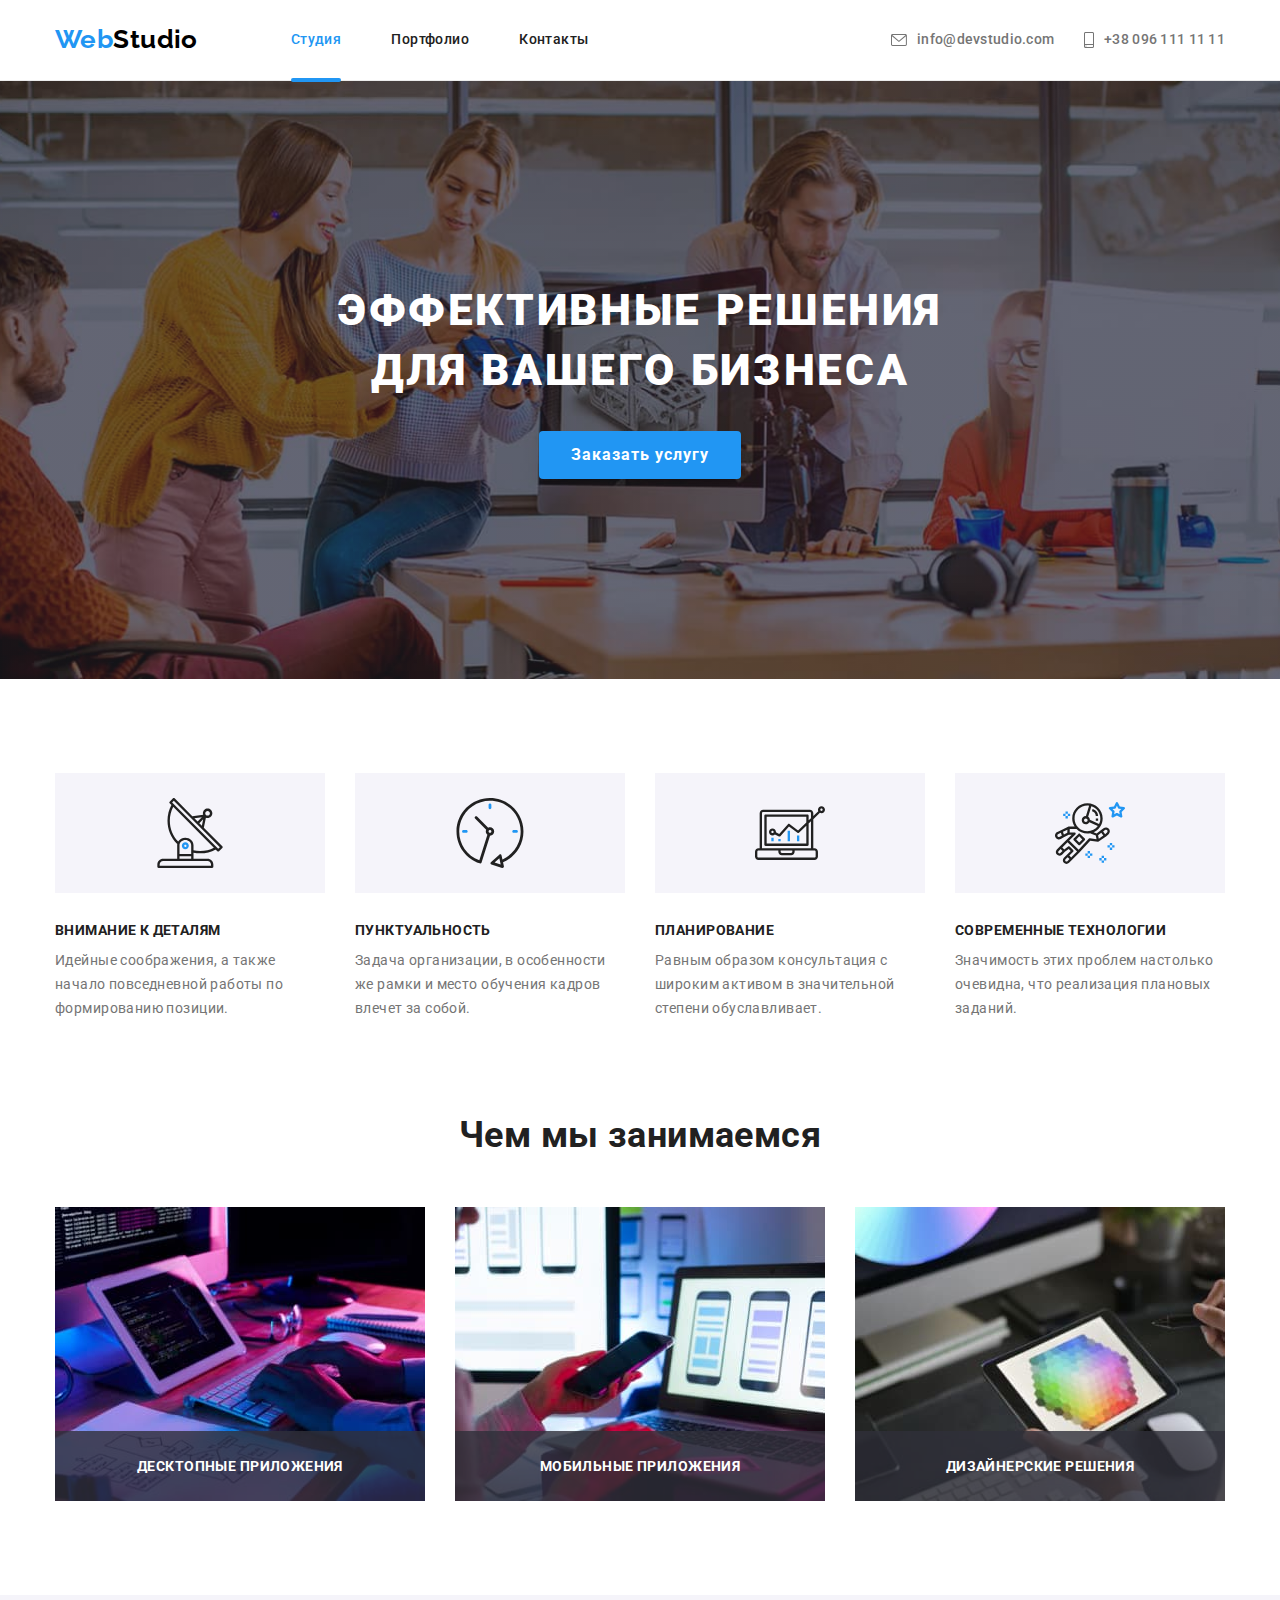
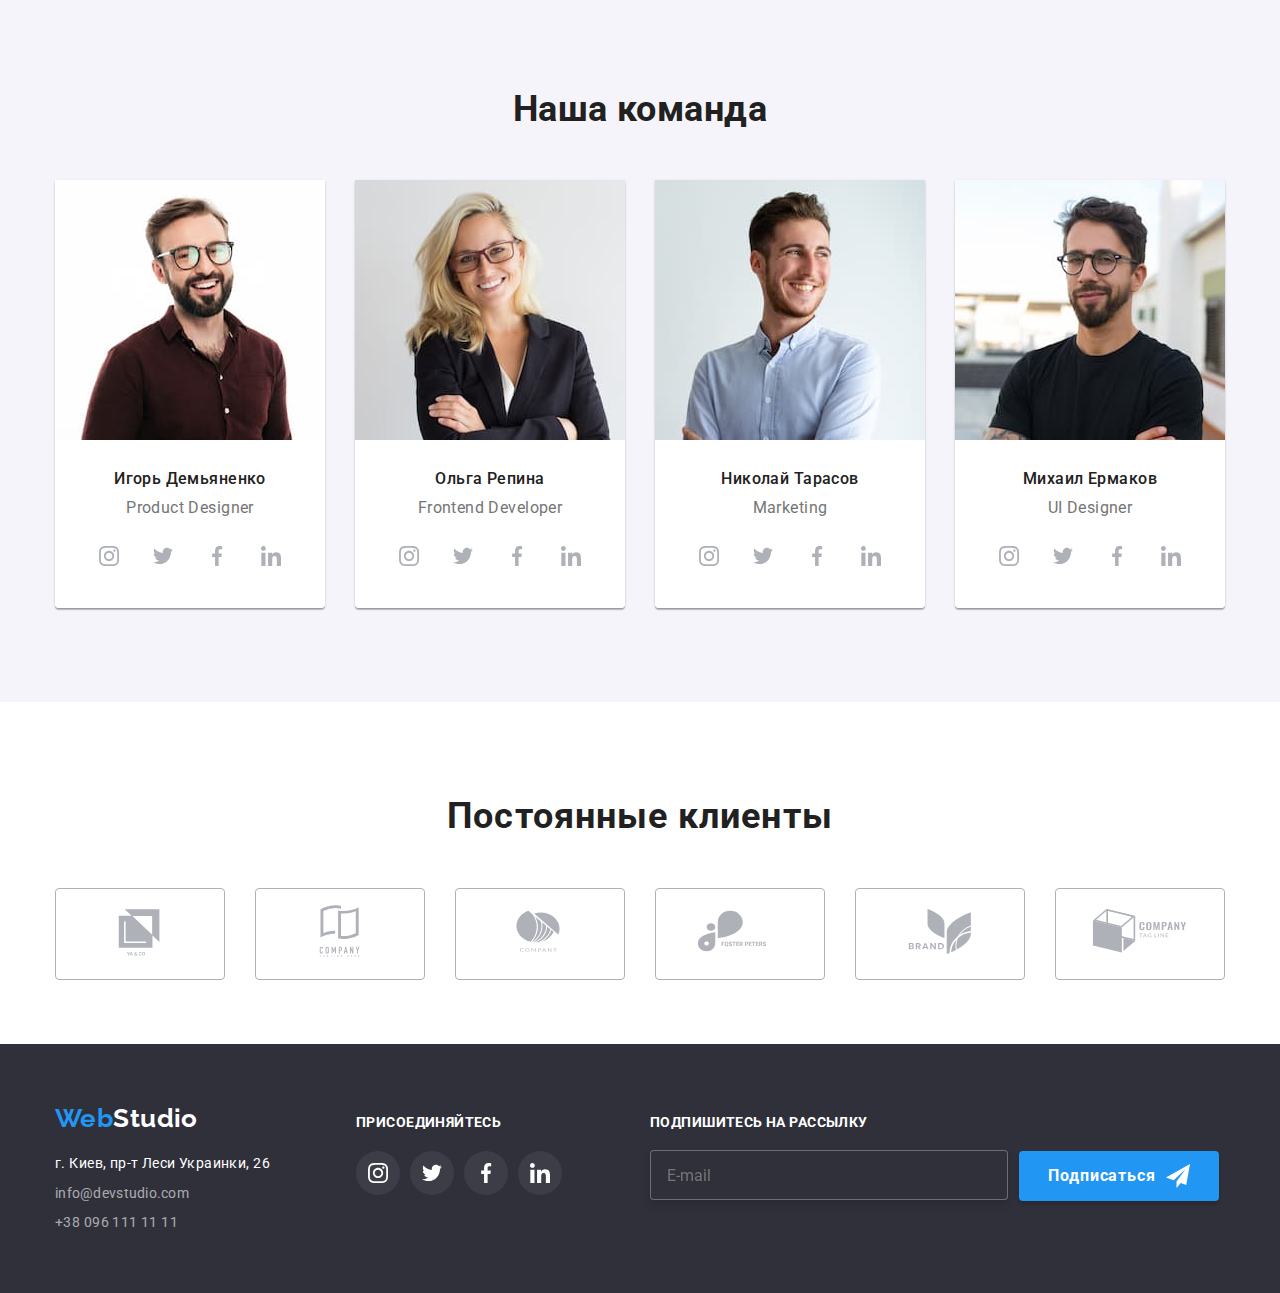
==== commit 04514b86: "adapted" ====
--- a/index.html
+++ b/index.html
@@ -41,8 +41,8 @@
             </li>
           </ul>
         </nav>
-        <div class="navigation-button-box">
-          <button type="" class="navigation__button">
+        <div class="navigation-button-mobile">
+          <button type="button" class="mobile__button">
             <svg class="navigation__icon" width="24" height="16">
               <use href="./images/icons.svg#icon-mob-menu"></use>
             </svg>
@@ -70,11 +70,70 @@
           </li>
         </ul>
       </div>
+      <div class="mobile-menu is-hidden">
+        <div class="container">
+          <button type="button" class="menu-btn__close">
+            <svg class="icon-Vector">
+              <use href="./images/icons.svg#icon-Vector"></use>
+            </svg>
+          </button>
+          <div class="mob-menu-top">
+            <ul class="menu__list list">
+              <li class="menu__item">
+                <a href="./index.html" class="menu__link link current"
+                  >Студия</a
+                >
+              </li>
+              <li class="menu__item">
+                <a href="./portfolio.html" class="menu__link link">Портфолио</a>
+              </li>
+              <li class="menu__item">
+                <a href="" class="menu__link link">Контакты</a>
+              </li>
+            </ul>
+          </div>
+          <div class="menu-contacts">
+            <ul class="header-mob-contacts list">
+              <li class="header-contacts__item">
+                <a
+                  href="tel:+380961111111"
+                  class="header-mob-contacts__tel link"
+                >
+                  +38 096 111 11 11</a
+                >
+              </li>
+              <li class="header-mob-contacts__item">
+                <a
+                  href="mailto:info@devstudio.com"
+                  class="header-mob-contacts__mail link"
+                >
+                  info@devstudio.com</a
+                >
+              </li>
+            </ul>
+
+            <ul class="mob-soc-list list">
+              <li class="mob-soc-item">
+                <a href="" class="mob-soc-link">Instagram </a>
+              </li>
+              <li class="mob-soc-item">
+                <a href="" class="mob-soc-link">Twitter </a>
+              </li>
+              <li class="mob-soc-item">
+                <a href="" class="mob-soc-link">Facebook </a>
+              </li>
+              <li class="mob-soc-item">
+                <a href="" class="mob-soc-link">LinkedIn </a>
+              </li>
+            </ul>
+          </div>
+        </div>
+      </div>
     </header>
     <main>
       <!-- <main body hero line> -->
 
-      <!-- <section class="section-hero section">
+      <section class="section-hero section">
         <div class="container">
           <h1 class="section-hero__title">
             Эффективные решения для вашего бизнеса
@@ -83,10 +142,10 @@
             Заказать услугу
           </button>
         </div>
-      </section> -->
+      </section>
       <!-- main body advantages line -->
 
-      <!-- <section class="section">
+      <section class="section">
         <div class="container">
           <h2 class="visually-hidden">Наши преимущества</h2>
           <ul class="adv-list list">
@@ -140,48 +199,61 @@
             </li>
           </ul>
         </div>
-      </section> -->
+      </section>
 
       <!--main body works line-->
 
-      <!-- <section class="section-works section">
+      <section class="section-works section">
         <div class="container">
           <h2 class="works-title">Чем мы занимаемся</h2>
           <ul class="works-list list">
             <li class="works-item">
-              <img
-                src="./images/about-img-1.jpg"
-                alt="планшет и кодинг"
-                width="370"
-                height="294"
-              />
+              <picture>
+                <source
+                  srcset="
+                    ./images/about-img-1.jpg    1x,
+                    ./images/about-img-1-2x.jpg 2x
+                  "
+                  media="(min-width:1200px)"
+                />
+                <img src="./images/about-img-1.jpg" alt="планшет и кодинг" />
+              </picture>
+
               <p class="works-item-text">Десктопные приложения</p>
             </li>
             <li class="works-item">
-              <img
-                src="./images/about-img-2.jpg"
-                alt="ноутбук и телефон"
-                width="370"
-                height="294"
-              />
+              <picture>
+                <source
+                  srcset="
+                    ./images/about-img-2.jpg    1x,
+                    ./images/about-img-2-2x.jpg 2x
+                  "
+                  media="(min-width:1200px)"
+                />
+                <img src="./images/about-img-2.jpg" alt="ноутбук ителефон" />
+              </picture>
               <p class="works-item-text">Мобильные приложения</p>
             </li>
             <li class="works-item">
-              <img
-                src="./images/about-img-3.jpg"
-                alt="рисунок в планшете"
-                width="370"
-                height="294"
-              />
+              <picture>
+                <source
+                  srcset="
+                    ./images/about-img-3.jpg    1x,
+                    ./images/about-img-3-2x.jpg 2x
+                  "
+                  media="(min-width:1200px)"
+                />
+                <img src="./images/about-img-3.jpg" alt="рисунок в планшете" />
+              </picture>
               <p class="works-item-text">Дизайнерские решения</p>
             </li>
           </ul>
         </div>
-      </section> -->
+      </section>
 
       <!--main body team line-->
 
-      <!-- <section class="section-team section">
+      <section class="section-team section">
         <div class="container">
           <h2 class="team-title">Наша команда</h2>
           <ul class="team-list list">
@@ -425,11 +497,11 @@
             </li>
           </ul>
         </div>
-      </section> -->
+      </section>
 
       <!-- clients section -->
 
-      <!-- <section class="section-clients section">
+      <section class="section-clients section">
         <div class="container">
           <h2 class="title-clients">Постоянные клиенты</h2>
           <ul class="clients-list list">
@@ -477,10 +549,10 @@
             </li>
           </ul>
         </div>
-      </section> -->
+      </section>
     </main>
 
-    <!-- <footer class="footer">
+    <footer class="footer">
       <div class="container-footer container">
         <div class="footer-tab">
           <div class="footer-adress">
@@ -568,12 +640,12 @@
           </form>
         </div>
       </div>
-    </footer> -->
+    </footer>
 
     <div class="backdrop is-hidden" data-modal>
       <div class="modal">
         <button type="button" class="modal-button" data-modal-close>
-          <svg class="icon-Vector" width="11" height="11">
+          <svg class="icon-Vector">
             <use href="./images/icons.svg#icon-Vector"></use>
           </svg>
         </button>
@@ -650,12 +722,13 @@
               value="policy"
             />
             <label for="input-check" class="check-text"
-              ><span
-                ><svg class="modal-icon-accept">
-                  <use href="./images/icons.svg#icon-V"></use></svg></span
+              ><span>
+                <svg class="modal-icon-accept">
+                  <use href="./images/icons.svg#icon-V"></use>
+                </svg> </span
               >Соглашаюсь с рассылкой и принимаю</label
             >
-            <a href="" class="policy">Условия договора</a>
+            <a href="" class="policy" class="policy-link">Условия договора</a>
           </div>
           <div class="modal-button-case">
             <button type="submit" class="modal-submit-button">Отправить</button>
@@ -664,5 +737,6 @@
       </div>
     </div>
     <script src="./js/modal.js"></script>
+    <script src="./js/menu.js"></script>
   </body>
 </html>
--- a/css/main.min.css
+++ b/css/main.min.css
@@ -1 +1 @@
-﻿html{box-sizing:border-box}*,*::before,*::after{box-sizing:inherit}h1,h2,h3,h4,h5,h6,p{margin:0}ul,ol{padding-left:0;margin:0}img{display:block}.link{text-decoration:none}:root{--title-text-color: #212121;--header-link-color: #212121;--button-services-color: #212121;--secondary-text-color: #757575;--main-text-color: #ffffff;--main-background-color: #ffffff;--footer-text: #ffffff;--button-text-color: #ffffff;--logo-studio-color: #000000;--logo-studio-alt-color: #ffffff;--hero-button-color: #ffffff;--hero-button-color-alt: #000000;--logo-web-color: #2196f3;--link-color: #2196f3;--main-button-color: #2196f3;--bg-icon-color: #2196f3;--footer-text-color: rgba(255, 255, 255, 0.6);--hero-background-color: #2f303a;--footer-background-color: #2f303a;--button-background-color: #f5f4fa;--team-background-color: #f5f4fa;--list-right-margin: 30px}.visually-hidden{position:absolute;white-space:nowrap;width:1px;height:1px;overflow:hidden;border:0;padding:0;clip:rect(0 0 0 0);clip-path:inset(50%);margin:-1p}body{margin:0;font-family:"Roboto",Tahoma sans-serif;color:var(--secondary-text-color);font-size:14px;letter-spacing:.03em;background-color:var(--main-background-color)}.list{list-style:none;padding:0;margin:0}.container{width:100%;padding-left:15px;padding-right:15px;margin:0 auto}@media screen and (min-width: 480px){.container{max-width:480px}}@media screen and (min-width: 768px){.container{max-width:768px}}@media screen and (min-width: 1200px){.container{max-width:1200px}}.section{padding-top:60px;padding-bottom:60px}@media screen and (min-width: 1200px){.section{padding-top:94px;padding-bottom:94px}}.backdrop{position:fixed;top:0;width:100%;height:100%;background-color:rgba(0,0,0,.2);transition:opacity 300ms,visibility 300ms}.backdrop.is-hidden .modal{transform:rotate(-290deg)}.modal{position:absolute;min-width:528px;min-height:581px;top:50%;left:50%;padding:40px;background:#fff;box-shadow:0px 1px 3px rgba(0,0,0,.12),0px 1px 1px rgba(0,0,0,.14),0px 2px 1px rgba(0,0,0,.2);border-radius:4px;transition:transform 250ms;transform:translate(-50%, -50%) rotate(0)}.modal-button{position:absolute;top:11px;right:8px;width:30px;height:30px;border-radius:50%;background:#fff;border:1px solid rgba(0,0,0,.1);box-sizing:border-box;cursor:pointer}.icon-Vector{fill:#000}.modal-button:hover .icon-Vector,.modal-button:focus .icon-Vector{fill:#2196f3}.is-hidden{opacity:0;pointer-events:none;visibility:hidden}.backdrop-title{font-weight:700;font-size:20px;line-height:1.15;text-align:center;margin-bottom:12px;color:var(--title-text-color)}.modal-field{margin-bottom:10px}.label-form{display:flex;flex-direction:column}.modal-wrap{position:relative}.input-form{width:100%;height:40px;margin-top:4px;padding-left:42px;border:1px solid rgba(33,33,33,.2);box-sizing:border-box;border-radius:4px;cursor:pointer;outline:none;transition:border-color 250ms;transition-timing-function:cubic-bezier(0.4, 0, 0.2, 1)}.input-form:focus{border-color:#2196f3}.input-form:focus+.modal-icon-person{fill:#2196f3}.modal-icon-person{position:absolute;left:15px;top:50%;width:12px;height:12px;transform:translateY(-50%);fill:#212121;transition:border-color 250ms;transition-timing-function:cubic-bezier(0.4, 0, 0.2, 1)}.textarea-form{height:120px;margin-top:4px;padding:12px 16px;border:1px solid rgba(33,33,33,.2);border-radius:4px;cursor:pointer;resize:none;outline:none;transition:border-color 250ms;transition-timing-function:cubic-bezier(0.4, 0, 0.2, 1)}.textarea-form:focus{border-color:#2196f3}.checkbox-policy{width:423px;display:flex;align-items:center;justify-content:center;margin-top:20px;margin-bottom:30px;margin-left:13px}.check-text{display:flex;align-items:center;font-weight:400;font-size:14px;line-height:1.7;color:#757575}.modal-icon-accept{width:16px;height:15px;fill:rgba(0,0,0,0)}.check-text span{width:16px;height:15px;border:.2px solid #000;border-radius:2px;margin-right:7px;display:flex;align-items:center;justify-content:center}.input-check:checked+.check-text span{background-color:#2196f3;border:none}.input-check:checked+.check-text span .modal-icon-accept{fill:#fff;border:none}.policy{margin-left:3px;line-height:1.7;text-decoration-line:underline;color:#2196f3}.modal-submit-button{width:200px;height:50px;text-align:center;font-weight:700;font-size:16px;line-height:1.8;letter-spacing:.06em;color:#fff;background:#188ce8;box-shadow:0px 4px 4px rgba(0,0,0,.15);border-radius:4px;cursor:pointer;border:none}.modal-button-case{display:flex;justify-content:center}.header{border-bottom:1px solid #ececec}.container-nav{display:flex;align-items:center}.navigation{display:flex}.logo{padding:16px 0 16px 15px;align-items:center}@media screen and (min-width: 1200px){.logo{display:flex;padding-top:24px;padding-bottom:25px;text-decoration:none;align-items:center;margin-right:93px;font-family:"Raleway"}}.logo__studio{font-family:"Raleway",sans-serif;font-weight:700;font-size:26px;line-height:1.1}.logo__web{font-family:"Raleway",sans-serif;font-weight:700;font-size:26px;line-height:1.1;color:var(--logo-web-color)}.logo__studio--dark{color:var(--logo-studio-color)}.navigation__list{display:none}@media screen and (min-width: 1200px){.navigation__list{display:flex}}.navigation__item{display:none}@media screen and (min-width: 1200px){.navigation__item{display:block;padding-top:32px;padding-bottom:32px;margin-right:50px}.navigation__item:last-child{margin-right:0}}.navigation__link{display:none}@media screen and (min-width: 1200px){.navigation__link{display:block;position:relative;padding-top:32px;padding-bottom:32px;font-weight:500;line-height:1.1;color:var(--header-link-color);transition-property:color;transition-duration:250ms;transition-timing-function:cubic-bezier(0.4, 0, 0.2, 1)}.navigation__link:hover,.navigation__link:focus{color:var(--link-color)}}.navigation__link.current::after{content:"";position:absolute;width:100%;left:0;bottom:-2px;height:4px;border-radius:2px;background:#2196f3}.link.current{color:var(--link-color)}.navigation-button-box{margin-top:10px;margin-bottom:10px;margin-left:auto;position:relative;width:40px;height:40px;border:none}.navigation__button{background-color:rgba(0,0,0,0);border:none;cursor:pointer;text-align:center}@media screen and (min-width: 768px){.navigation__button{display:none}}.navigation__icon{position:absolute;top:50%;left:50%;transform:translate(-50%, -50%)}.navigation__icon:hover{fill:#2196f3}.header-contacts{display:none}@media screen and (min-width: 1200px){.header-contacts{display:flex;margin-left:auto}}.header-contacts__item{margin-right:50px;margin:auto}.header-contacts__mail{display:flex;align-items:center;margin-right:30px;padding-top:32px;padding-bottom:32px;font-weight:500;line-height:1.14;letter-spacing:.02em;color:var(--secondary-text-color);transition-property:color,fill;transition-duration:250ms;transition-timing-function:cubic-bezier(0.4, 0, 0.2, 1)}.header-contacts__mail:hover,.header-contacts__mail:focus{color:var(--link-color)}.header-contacts__icon-mail{fill:#757575;margin-right:10px;height:14px}.header-contacts__mail:hover .header-contacts__icon-mail{fill:var(--link-color)}.header-contacts__icon-phone{fill:#757575;margin-right:10px;height:16px}.header-contacts__tel:hover .header-contacts__icon-phone{fill:var(--link-color)}.header-contacts__tel{width:100%;height:100%;display:flex;align-items:center;padding-top:32px;padding-bottom:32px;font-weight:500;line-height:1.14;letter-spacing:.02em;color:var(--secondary-text-color);transition-property:color,fill;transition-duration:250ms;transition-timing-function:cubic-bezier(0.4, 0, 0.2, 1)}.header-contacts__tel:hover,.header-contacts__tel:focus{color:var(--link-color)}.section-hero{width:100%;background-color:var(--hero-background-color);text-align:center;padding-top:118px;padding-bottom:118px;background-image:linear-gradient(rgba(47, 48, 58, 0.4), rgba(47, 48, 58, 0.4)),url(../images/Hero-bg.jpg);background-repeat:no-repeat;background-size:contain;margin:0 auto}@media screen and (min-width: 480px){.section-hero{max-width:480px}}@media screen and (min-width: 768px){.section-hero{max-width:768px}}@media screen and (min-width: 1200px){.section-hero{padding-top:200px;padding-bottom:200px;max-width:1600px}}.section-hero .section-hero__title{font-size:26px;line-height:1.6;font-weight:900;letter-spacing:.06em;max-width:360px;margin:0 auto;margin-bottom:30px;text-transform:uppercase;color:var(--main-text-color)}@media screen and (min-width: 768px){.section-hero .section-hero__title{font-size:26px;line-height:1.6;font-weight:900;letter-spacing:.06em}}@media screen and (min-width: 1200px){.section-hero .section-hero__title{max-width:696px;font-size:44px;line-height:1.36}}.section-hero .section-hero__button{min-width:200px;font-size:16px;line-height:1.8;font-weight:700;letter-spacing:.06em;padding:10px 32px;border-radius:4px;border:none;align-items:center;color:var(--hero-button-color);background-color:var(--main-button-color);box-shadow:0px 4px 4px rgba(0,0,0,.15);cursor:pointer}.adv-list{margin-bottom:-30px}@media screen and (min-width: 768px){.adv-list{display:flex;flex-wrap:wrap}}.adv-item{width:100%;margin-bottom:30px}@media screen and (min-width: 480px){.adv-item{max-width:450px}}@media screen and (min-width: 768px){.adv-item{max-width:354px;margin-right:var(--list-right-margin)}.adv-item:nth-child(2n){margin-right:0}}@media screen and (min-width: 1200px){.adv-item{max-width:270px;margin-right:var(--list-right-margin)}.adv-item:nth-child(2n){margin-right:30px}.adv-item:last-child{margin-right:0}}.adv-icon-box{height:100%;background-color:#f5f4fa;display:flex;justify-content:center;align-items:center;margin-bottom:30px}@media screen and (min-width: 480px){.adv-icon-box{height:120px}}.adv-title{font-size:14px;font-weight:700;line-height:1.14;margin-bottom:10px;text-transform:uppercase;color:var(--title-text-color)}.adv-text{line-height:1.7}.section-works{display:none}@media screen and (min-width: 1200px){.section-works{display:block;padding-top:0px}}.works-title{margin-bottom:50px;font-weight:700;font-size:36px;line-height:1.16;text-align:center;color:var(--title-text-color)}.works-list{display:flex;flex-wrap:wrap}.works-list .works-item{position:relative;margin-right:var(--list-right-margin)}.works-list .works-item:last-child{margin-right:0}.works-list .works-item .works-item-text{position:absolute;height:70px;bottom:0px;display:flex;justify-content:center;align-items:center;width:100%;font-weight:700;line-height:16px;text-transform:uppercase;color:var(--main-text-color);background:rgba(47,48,58,.8)}.section-team{background-color:var(--team-background-color)}@media screen and (min-width: 768px){.team-list{display:flex;flex-wrap:wrap;margin-right:-30px}}@media screen and (min-width: 1200px){.team-list{flex-wrap:nowrap}}.team-list-item{box-shadow:0px 1px 3px rgba(0,0,0,.12),0px 1px 1px rgba(0,0,0,.14),0px 2px 1px rgba(0,0,0,.2);border-radius:0px 0px 4px 4px;margin-bottom:var(--list-right-margin)}@media screen and (min-width: 768px){.team-list-item{width:calc(50% - 30px);margin-right:30px}}@media screen and (min-width: 1200px){.team-list-item{margin-right:var(--list-right-margin)}}.team-list-item:last-child{margin-right:0}.team-cards{width:100%;padding-top:30px;padding-bottom:24px;background-color:#fff;border-bottom-left-radius:4px;border-bottom-right-radius:4px}@media screen and (min-width: 1200px){.team-cards{padding-bottom:30px}}.team-title{margin-bottom:30px;font-size:28px;font-weight:700;line-height:1.17;text-align:center;color:var(--title-text-color)}@media screen and (min-width: 1200px){.team-title{margin-bottom:50px;font-size:36px;font-weight:700;line-height:1.16}}.employee-title{margin-bottom:10px;font-weight:500;font-size:16px;line-height:1.18;text-align:center;color:var(--title-text-color)}.position-team{margin:0 auto;font-size:16px;line-height:1.18;text-align:center;margin-bottom:16px}.team-soc-list{display:flex;justify-content:center}.team-soc-item{margin-right:10px;width:44px;height:44px}.team-soc-item:last-child{margin-right:0}.team-soc-link{width:100%;height:100%;background-color:#fff;border-radius:50%;display:flex;justify-content:center;align-items:center;transition-property:background-color,fill;transition-duration:250ms;transition-timing-function:cubic-bezier(0.4, 0, 0.2, 1)}.team-soc-link:hover{background-color:var(--bg-icon-color)}.team-soc-icon{fill:#afb1b8}.team-soc-link:hover .team-soc-icon{fill:#fff}.title-clients{font-size:28px;line-height:1.17;font-weight:700;letter-spacing:.03em;text-align:center;color:var(--title-text-color);margin-bottom:30px}@media screen and (min-width: 1200px){.title-clients{font-size:36px;line-height:1.16;margin-bottom:50px}}.clients-list{margin-bottom:-30px}@media screen and (min-width: 480px){.clients-list{display:flex;flex-wrap:wrap;margin-left:-30px}}@media screen and (min-width: 1200px){.clients-list{display:flex;flex-wrap:nowrap}}.clients-item{width:100%;display:flex;justify-content:center;align-items:center;border:1px solid #afb1b8;border-radius:4px;margin-bottom:30px;cursor:pointer;transition-property:border,fill;transition-duration:250ms;transition-timing-function:cubic-bezier(0.4, 0, 0.2, 1)}@media screen and (min-width: 480px){.clients-item{width:calc(50% - 30px);margin-left:30px;height:92px}}@media screen and (min-width: 768px){.clients-item{width:calc(33.3333333333% - 30px)}}@media screen and (min-width: 1200px){.clients-item{width:calc(100% - 30px);margin-bottom:0}}.clients-item:hover{border:1px solid #2196f3}.clients-icon{fill:#afb1b8}.clients-item:hover .clients-icon{fill:#2196f3}.footer{background-color:var(--footer-background-color);padding-bottom:60px;padding-top:60px}@media screen and (min-width: 1200px){.container-footer{display:flex;align-items:baseline}}@media screen and (min-width: 768px){.footer-tab{display:flex;justify-content:space-around}}.footer-adress{display:flex;align-items:center;flex-direction:column}@media screen and (min-width: 1200px){.footer-adress{display:block}}@media screen and (min-width: 1200px){.address-container{width:231px;height:81px;margin-right:70px}}.footer-link-logo{text-decoration:none;align-items:center;font-family:"Raleway";display:inline-block;margin-bottom:20px}.address-list{display:flex;align-items:center;flex-direction:column}@media screen and (min-width: 1200px){.address-list{display:block}}.adress-item{margin-bottom:9px}.adress-item:last-child{margin-bottom:0}.logo-studio-footer{font-family:"Raleway",sans-serif;font-weight:700;font-size:26px;line-height:1.1;color:var(--logo-studio-alt-color)}.footer-map-link{line-height:1.7;color:var(--footer-text);font-style:normal;transition-property:color;transition-duration:250ms;transition-timing-function:cubic-bezier(0.4, 0, 0.2, 1)}.footer-map-link:hover,.footer-map-link:focus{color:var(--link-color)}.footer-mail{line-height:1.14;letter-spacing:.02em;color:var(--footer-text-color);font-style:normal;transition-property:color;transition-duration:250ms;transition-timing-function:cubic-bezier(0.4, 0, 0.2, 1)}.footer-mail:hover,.footer-mail:focus{color:var(--link-color)}.footer-tel{line-height:1.7;color:var(--footer-text-color);font-style:normal;transition-property:color;transition-duration:250ms;transition-timing-function:cubic-bezier(0.4, 0, 0.2, 1)}.footer-tel:hover,.footer-tel:focus{color:var(--link-color)}.join-us-footer{display:flex;align-items:center;flex-direction:column}@media screen and (min-width: 1200px){.join-us-footer{display:block}}.join-us-title{margin-top:60px;font-weight:700;font-size:14px;line-height:1.14;letter-spacing:.03em;text-transform:uppercase;color:#fff;margin-bottom:20px}@media screen and (min-width: 768px){.join-us-title{margin-top:0}}.join-us-list{display:flex;justify-content:center}.join-us-item{margin-right:10px;width:44px;height:44px}.join-us-item:last-child{margin-right:0}.join-us-link{width:100%;height:100%;background-color:rgba(255,255,255,.062745098);border-radius:50%;display:flex;justify-content:center;align-items:center;transition-property:background-color,fill;transition-duration:250ms;transition-timing-function:cubic-bezier(0.4, 0, 0.2, 1)}.join-us-link:hover{background-color:var(--bg-icon-color)}.join-us-icon{fill:#fff}.join-us-link:hover .join-us-icon{fill:#fff}.subsсribe-footer{margin-left:auto}.footer-form{display:flex;align-items:center;flex-direction:column;margin-top:60px}@media screen and (min-width: 1200px){.footer-form{width:575px;display:block;margin-top:0}}.label-class{font-weight:700;font-size:14px;line-height:1.1;text-transform:uppercase;color:#fff}.footer-subscribe-case{display:flex;flex-direction:column;align-items:center}@media screen and (min-width: 1200px){.footer-subscribe-case{display:flex;align-items:baseline;flex-direction:row}}.email-footer{width:100%;padding-left:16px;font-size:16px;line-height:1.25;margin-top:20px;margin-bottom:20px;color:rgba(255,255,255,.6);background:#2f303a;border:1px solid rgba(255,255,255,.3);filter:drop-shadow(0px 4px 4px rgba(0, 0, 0, 0.15));border-radius:4px}@media screen and (min-width: 480px){.email-footer{width:450px;height:50px}}@media screen and (min-width: 1200px){.email-footer{width:358px;height:50px;margin-right:11px;margin-bottom:0}}.button-subscribe{width:200px;height:50px;text-align:center;display:flex;justify-content:center;align-items:center;font-weight:700;font-size:16px;line-height:1.8;margin:0;letter-spacing:.06em;border:none;color:#fff;background:#2196f3;box-shadow:0px 4px 4px rgba(0,0,0,.15);border-radius:4px;cursor:pointer}.button-subscribe .submit-icon{margin-left:10px;width:24px;height:24px}.services{padding-top:97px;padding-bottom:104px}.services-button{border:none;border-radius:4px;padding:5.94px 22px;font-weight:500;font-size:16px;line-height:1.6;text-align:center;display:flex;align-items:center;color:var(--button-services-color);cursor:pointer;background-color:var(--button-background-color);transition-property:color,background-color,box-shadow;transition-duration:250ms;transition-timing-function:cubic-bezier(0.4, 0, 0.2, 1)}.services-button:hover,.services-button:focus{color:var(--logo-studio-alt-color);background-color:var(--main-button-color);box-shadow:0px 4px 4px rgba(0,0,0,.25),0px 4px 4px rgba(0,0,0,.25),0px 2px 2px rgba(0,0,0,.12)}.services-button-list{justify-content:center;margin-bottom:50px;display:flex;flex-wrap:wrap}.services-buttom-item{margin-right:8px;align-items:center;border-color:none}.services-buttom-item:last-child{margin:0}.services-link{display:block;transition-property:box-shadow;transition-duration:250ms;transition-timing-function:cubic-bezier(0.4, 0, 0.2, 1)}.services-link:hover{box-shadow:0px 1px 1px rgba(0,0,0,.12),0px 4px 4px rgba(0,0,0,.06),1px 4px 6px rgba(0,0,0,.16)}.sevices-title{margin-bottom:4px;font-weight:700;font-size:18px;line-height:2;letter-spacing:.06em;color:var(--title-text-color)}.services-text{margin:0 auto;font-size:16px;line-height:1.87;color:var(--secondary-text-color)}.services-pics-list{display:flex;flex-wrap:wrap;margin-right:-30px}.services-pics-item{margin-right:30px;margin-bottom:30px}.services-img-decor{position:relative;overflow:hidden}.services-decor-text{position:absolute;top:0;height:100%;padding:63px 24px;font-size:18px;line-height:1.5;color:var(--main-text-color);background-color:rgba(33,150,243,.9);transform:translateY(100%);transition:transform 250ms cubic-bezier(0.4, 0, 0.2, 1);overflow:auto}.services-pics-item:hover .services-decor-text{transform:translateY(0%)}.services-pics-item:nth-child(3n+3){margin-right:0}.services-pics-item:nth-last-child(-n+3){margin-bottom:0}.portfolio-cards{width:370px;padding:20px 24px;background-color:#fff;border-bottom:1px solid #eee;border-left:1px solid #eee;border-right:1px solid #eee;border-bottom-left-radius:3px;border-bottom-right-radius:3px}/*# sourceMappingURL=main.min.css.map */+﻿html{box-sizing:border-box}*,*::before,*::after{box-sizing:inherit}h1,h2,h3,h4,h5,h6,p{margin:0}ul,ol{padding-left:0;margin:0}img{display:block;width:100%}.link{text-decoration:none}:root{--title-text-color: #212121;--header-link-color: #212121;--button-services-color: #212121;--secondary-text-color: #757575;--main-text-color: #ffffff;--main-background-color: #ffffff;--footer-text: #ffffff;--button-text-color: #ffffff;--logo-studio-color: #000000;--logo-studio-alt-color: #ffffff;--hero-button-color: #ffffff;--hero-button-color-alt: #000000;--logo-web-color: #2196f3;--link-color: #2196f3;--main-button-color: #2196f3;--bg-icon-color: #2196f3;--footer-text-color: rgba(255, 255, 255, 0.6);--hero-background-color: #2f303a;--footer-background-color: #2f303a;--button-background-color: #f5f4fa;--team-background-color: #f5f4fa;--list-right-margin: 30px}.visually-hidden{position:absolute;white-space:nowrap;width:1px;height:1px;overflow:hidden;border:0;padding:0;clip:rect(0 0 0 0);clip-path:inset(50%);margin:-1p}body{margin:0;font-family:"Roboto",Tahoma sans-serif;color:var(--secondary-text-color);font-size:14px;letter-spacing:.03em;background-color:var(--main-background-color)}.list{list-style:none;padding:0;margin:0}.container{width:100%;padding-left:15px;padding-right:15px;margin:0 auto}@media screen and (min-width: 480px){.container{max-width:480px}}@media screen and (min-width: 768px){.container{max-width:768px}}@media screen and (min-width: 1200px){.container{max-width:1200px}}.section{padding-top:60px;padding-bottom:60px}@media screen and (min-width: 1200px){.section{padding-top:94px;padding-bottom:94px}}.backdrop{position:fixed;top:0;width:100%;height:100%;background-color:rgba(0,0,0,.2);transition:opacity 300ms,visibility 300ms}.backdrop.is-hidden .modal{transform:rotate(-290deg)}.modal{width:100%;position:absolute;top:50%;left:50%;padding:40px;background:#fff;box-shadow:0px 1px 3px rgba(0,0,0,.12),0px 1px 1px rgba(0,0,0,.14),0px 2px 1px rgba(0,0,0,.2);border-radius:4px;transition:transform 250ms;transform:translate(-50%, -50%) rotate(0)}@media screen and (min-width: 480px){.modal{max-width:450px;max-height:609px}}@media screen and (min-width: 1200px){.modal{max-width:528px;max-height:581px}}.modal-button{display:block;position:absolute;top:11px;right:8px;width:30px;height:30px;border-radius:50%;background:#fff;border:1px solid rgba(0,0,0,.1);box-sizing:border-box;cursor:pointer}.icon-Vector{width:11px;height:11px;fill:#000}.modal-button:hover .icon-Vector,.modal-button:focus .icon-Vector{fill:#2196f3}.menu-btn__close:hover .icon-Vector,.menu-btn__close:focus .icon-Vector{fill:#2196f3}.is-hidden{opacity:0;pointer-events:none;visibility:hidden}.backdrop-title{font-weight:700;font-size:20px;line-height:1.15;text-align:center;margin-bottom:12px;color:var(--title-text-color)}.modal-field{margin-bottom:10px}.label-form{display:flex;flex-direction:column}.modal-wrap{position:relative}.input-form{width:100%;height:40px;margin-top:4px;padding-left:42px;border:1px solid rgba(33,33,33,.2);box-sizing:border-box;border-radius:4px;cursor:pointer;outline:none;transition:border-color 250ms;transition-timing-function:cubic-bezier(0.4, 0, 0.2, 1)}.input-form:focus{border-color:#2196f3}.input-form:focus+.modal-icon-person{fill:#2196f3}.modal-icon-person{position:absolute;left:15px;top:50%;width:12px;height:12px;transform:translateY(-50%);fill:#212121;transition:border-color 250ms;transition-timing-function:cubic-bezier(0.4, 0, 0.2, 1)}.textarea-form{height:120px;margin-top:4px;padding:12px 16px;border:1px solid rgba(33,33,33,.2);border-radius:4px;cursor:pointer;resize:none;outline:none;transition:border-color 250ms;transition-timing-function:cubic-bezier(0.4, 0, 0.2, 1)}.textarea-form:focus{border-color:#2196f3}.checkbox-policy{margin-top:20px;margin-bottom:30px}@media screen and (min-width: 1200px){.checkbox-policy{width:423px;display:flex;align-items:center;justify-content:center;margin-left:13px}}.check-text{display:flex;align-items:center;color:#757575;font-weight:400;font-size:12;line-height:1.16}@media screen and (min-width: 1200px){.check-text{font-size:14px;line-height:1.7}}.modal-icon-accept{width:16px;height:15px;fill:rgba(0,0,0,0)}.check-text span{width:16px;height:15px;border:.2px solid #000;border-radius:2px;margin-right:7px;display:flex;align-items:center;justify-content:center}.input-check:checked+.check-text span{background-color:#2196f3;border:none}.input-check:checked+.check-text span .modal-icon-accept{fill:#fff;border:none}.policy{margin-left:21px;line-height:1.7;text-decoration-line:underline;color:#2196f3}@media screen and (min-width: 1200px){.policy{margin-left:3px}}.modal-submit-button{width:200px;height:50px;text-align:center;font-weight:700;font-size:16px;line-height:1.8;letter-spacing:.06em;color:#fff;background:#188ce8;box-shadow:0px 4px 4px rgba(0,0,0,.15);border-radius:4px;cursor:pointer;border:none}.modal-button-case{display:flex;justify-content:center}.header{border-bottom:1px solid #ececec}.container-nav{display:flex;align-items:center}.navigation{display:flex}.logo{padding:16px 0;align-items:center}@media screen and (min-width: 768px){.logo{padding:26px 0;margin-right:85px}}@media screen and (min-width: 1200px){.logo{display:flex;padding-top:24px;padding-bottom:25px;text-decoration:none;align-items:center;margin-right:93px;font-family:"Raleway"}}.logo__studio{font-family:"Raleway",sans-serif;font-weight:700;font-size:26px;line-height:1.1}.logo__web{font-family:"Raleway",sans-serif;font-weight:700;font-size:26px;line-height:1.1;color:var(--logo-web-color)}.logo__studio--dark{color:var(--logo-studio-color)}.navigation__list{display:none}@media screen and (min-width: 768px){.navigation__list{display:flex;justify-content:space-around}}@media screen and (min-width: 1200px){.navigation__list{display:flex}}.navigation__item{display:none}@media screen and (min-width: 768px){.navigation__item{display:block;margin-right:50px}.navigation__item:last-child{margin-right:0}}@media screen and (min-width: 1200px){.navigation__item{display:block;margin-right:50px}.navigation__item:last-child{margin-right:0}}.navigation__link{display:none}@media screen and (min-width: 768px){.navigation__link{display:block;position:relative;padding-top:32px;padding-bottom:32px;font-weight:500;line-height:1.1;color:var(--header-link-color);transition-property:color;transition-duration:250ms;transition-timing-function:cubic-bezier(0.4, 0, 0.2, 1)}.navigation__link:hover,.navigation__link:focus{color:var(--link-color)}}.navigation__link.current::after{content:"";position:absolute;width:100%;left:0;bottom:-2px;height:4px;border-radius:2px;background:#2196f3}.link.current{color:var(--link-color)}.navigation-button-mobile{margin-top:10px;margin-bottom:10px;margin-left:auto;position:relative;width:40px;height:40px;border:none}.mobile__button{background-color:rgba(0,0,0,0);border:none;cursor:pointer;text-align:center}@media screen and (min-width: 768px){.mobile__button{display:none}}.navigation__icon{position:absolute;top:50%;left:50%;transform:translate(-50%, -50%)}.navigation__icon:hover{fill:#2196f3}.header-contacts{display:none}@media screen and (min-width: 768px){.header-contacts{display:flex;flex-direction:column;margin-left:auto}}@media screen and (min-width: 1200px){.header-contacts{display:flex;flex-direction:row;margin-left:auto}}@media screen and (min-width: 1200px){.header-contacts__item{margin-right:50px;margin:auto}}.header-contacts__mail{display:flex;align-items:center;font-weight:500;line-height:1.16;letter-spacing:.02em;margin-bottom:10px;color:var(--secondary-text-color);transition-property:color,fill;transition-duration:250ms;transition-timing-function:cubic-bezier(0.4, 0, 0.2, 1)}.header-contacts__mail:hover,.header-contacts__mail:focus{color:var(--link-color)}@media screen and (min-width: 1200px){.header-contacts__mail{margin-right:30px;padding-top:32px;padding-bottom:32px;margin-bottom:0;line-height:1.14}}.header-contacts__icon-mail{fill:#757575;margin-right:10px;height:14px}.header-contacts__mail:hover .header-contacts__icon-mail{fill:var(--link-color)}.header-contacts__icon-phone{fill:#757575;margin-right:10px;height:16px}.header-contacts__tel:hover .header-contacts__icon-phone{fill:var(--link-color)}.header-contacts__tel{display:flex;align-items:center;width:100%;height:100%;font-weight:500;line-height:1.16;letter-spacing:.02em;color:var(--secondary-text-color);transition-property:color,fill;transition-duration:250ms;transition-timing-function:cubic-bezier(0.4, 0, 0.2, 1)}.header-contacts__tel:hover,.header-contacts__tel:focus{color:var(--link-color)}@media screen and (min-width: 1200px){.header-contacts__tel{line-height:1.14;padding-top:32px;padding-bottom:32px}}.mobile-menu{z-index:1;position:fixed;top:0;left:0;background-color:#fff;width:100vw;height:100vh;padding-top:48px;padding-bottom:48px;padding-left:40px;padding-right:15px;transition:opacity 300ms,visibility 300ms}.mobile-menu .container{display:flex;overflow-y:auto;flex-direction:column;height:100%;justify-content:space-between}.menu-btn__close{display:block;position:absolute;top:20px;right:25px;background-color:rgba(0,0,0,0);border:none;cursor:pointer}.menu__item:not(:last-child){margin-bottom:32px}.menu__link{font-size:40px;line-height:1.17;font-weight:500;letter-spacing:.02em;color:var(--header-link-color)}.header-mob-contacts__tel{display:block;font-size:34px;line-height:1.17;font-weight:500;letter-spacing:.02em;margin-bottom:32px;color:#2196f3}.mob-soc-list{display:flex;justify-content:start}.header-mob-contacts__mail{display:block;font-size:24px;line-height:1.16;font-weight:500;letter-spacing:.02em;margin-bottom:64px;color:#757575}.mob-soc-item{border-right:1px solid rgba(33,33,33,.2)}.mob-soc-item:last-child{border-right:none}.mob-soc-item:not(:last-child){padding-right:10px}.mob-soc-item:not(:first-child){margin-left:10px}.mob-soc-link{display:block;font-size:18px;line-height:1.22;font-weight:500;letter-spacing:.02em;text-decoration:none;color:var(--link-color)}.mob-soc-link:hover{transform:rotate(90deg);transition-duration:250ms;transition-timing-function:cubic-bezier(0.4, 0, 0.2, 1)}.no-scroll{overflow:hidden}.section-hero{width:100%;text-align:center;background-color:var(--hero-background-color);padding-top:118px;padding-bottom:118px;background-image:linear-gradient(rgba(47, 48, 58, 0.4), rgba(47, 48, 58, 0.4)),url(../images/hero-bg-mob.jpg);background-repeat:no-repeat;background-size:cover;background-position:center;margin:0 auto}@media(min-device-pixel-ratio: 2),(min-resolution: 192dpi),(min-resolution: 2dppx){.section-hero{background-image:linear-gradient(rgba(47, 48, 58, 0.4), rgba(47, 48, 58, 0.4)),url(../images/hero-bg-mob-2x.jpg)}}@media screen and (min-width: 480px){.section-hero{max-width:480px}}@media screen and (min-width: 768px){.section-hero{max-width:768px;background-color:var(--hero-background-color);padding-top:118px;padding-bottom:118px;background-image:linear-gradient(rgba(47, 48, 58, 0.4), rgba(47, 48, 58, 0.4)),url(../images/hero-bg-tab.jpg)}}@media screen and (min-width: 768px)and (min-device-pixel-ratio: 2),screen and (min-width: 768px)and (min-resolution: 192dpi),screen and (min-width: 768px)and (min-resolution: 2dppx){.section-hero{background-image:linear-gradient(rgba(47, 48, 58, 0.4), rgba(47, 48, 58, 0.4)),url(../images/hero-bg-tab-2x.jpg)}}@media screen and (min-width: 1200px){.section-hero{padding-top:200px;padding-bottom:200px;max-width:1600px;background-color:var(--hero-background-color);background-image:linear-gradient(rgba(47, 48, 58, 0.4), rgba(47, 48, 58, 0.4)),url(../images/Hero-bg.jpg)}}@media screen and (min-width: 1200px)and (min-device-pixel-ratio: 2),screen and (min-width: 1200px)and (min-resolution: 192dpi),screen and (min-width: 1200px)and (min-resolution: 2dppx){.section-hero{background-image:linear-gradient(rgba(47, 48, 58, 0.4), rgba(47, 48, 58, 0.4)),url(../images/hero-bg-2x.jpg)}}.section-hero .section-hero__title{font-size:26px;line-height:1.6;font-weight:900;letter-spacing:.06em;max-width:360px;margin:0 auto;margin-bottom:30px;text-transform:uppercase;color:var(--main-text-color)}@media screen and (min-width: 768px){.section-hero .section-hero__title{font-size:26px;line-height:1.6;font-weight:900;letter-spacing:.06em}}@media screen and (min-width: 1200px){.section-hero .section-hero__title{max-width:696px;font-size:44px;line-height:1.36}}.section-hero .section-hero__button{min-width:200px;font-size:16px;line-height:1.8;font-weight:700;letter-spacing:.06em;padding:10px 32px;border-radius:4px;border:none;align-items:center;color:var(--hero-button-color);background-color:var(--main-button-color);box-shadow:0px 4px 4px rgba(0,0,0,.15);cursor:pointer}.adv-list{margin-bottom:-30px}@media screen and (min-width: 768px){.adv-list{display:flex;flex-wrap:wrap}}.adv-item{width:100%;margin-bottom:30px}@media screen and (min-width: 480px){.adv-item{max-width:450px}}@media screen and (min-width: 768px){.adv-item{max-width:354px;margin-right:var(--list-right-margin)}.adv-item:nth-child(2n){margin-right:0}}@media screen and (min-width: 1200px){.adv-item{max-width:270px;margin-right:var(--list-right-margin)}.adv-item:nth-child(2n){margin-right:30px}.adv-item:last-child{margin-right:0}}.adv-icon-box{height:100%;background-color:#f5f4fa;display:flex;justify-content:center;align-items:center;margin-bottom:30px}@media screen and (min-width: 480px){.adv-icon-box{height:120px}}.adv-title{font-size:14px;font-weight:700;line-height:1.14;margin-bottom:10px;text-transform:uppercase;color:var(--title-text-color)}.adv-text{line-height:1.7}.section-works{display:none}@media screen and (min-width: 1200px){.section-works{display:block;padding-top:0px}}.works-title{margin-bottom:50px;font-weight:700;font-size:36px;line-height:1.16;text-align:center;color:var(--title-text-color)}.works-list{display:flex;flex-wrap:wrap}.works-list .works-item{position:relative;margin-right:var(--list-right-margin)}.works-list .works-item:last-child{margin-right:0}.works-list .works-item .works-item-text{position:absolute;height:70px;bottom:0px;display:flex;justify-content:center;align-items:center;width:100%;font-weight:700;line-height:16px;text-transform:uppercase;color:var(--main-text-color);background:rgba(47,48,58,.8)}.section-team{background-color:var(--team-background-color)}@media screen and (min-width: 768px){.team-list{display:flex;flex-wrap:wrap;margin-right:-30px}}@media screen and (min-width: 1200px){.team-list{flex-wrap:nowrap}}.team-list-item{box-shadow:0px 1px 3px rgba(0,0,0,.12),0px 1px 1px rgba(0,0,0,.14),0px 2px 1px rgba(0,0,0,.2);border-radius:0px 0px 4px 4px;margin-bottom:var(--list-right-margin)}@media screen and (min-width: 768px){.team-list-item{margin-right:var(--list-right-margin)}}.team-list-item:last-child{margin-right:0}@media screen and (min-width: 1200px){.team-list-item{margin-right:var(--list-right-margin);margin-bottom:0}}.team-list-item:last-child{margin-right:0}.team-cards{width:100%;padding-top:30px;padding-bottom:24px;background-color:#fff;border-bottom-left-radius:4px;border-bottom-right-radius:4px}@media screen and (min-width: 1200px){.team-cards{padding-bottom:30px}}.team-title{margin-bottom:30px;font-size:28px;font-weight:700;line-height:1.17;text-align:center;color:var(--title-text-color)}@media screen and (min-width: 1200px){.team-title{margin-bottom:50px;font-size:36px;font-weight:700;line-height:1.16}}.employee-title{margin-bottom:10px;font-weight:500;font-size:16px;line-height:1.18;text-align:center;color:var(--title-text-color)}.position-team{margin:0 auto;font-size:16px;line-height:1.18;text-align:center;margin-bottom:16px}.team-soc-list{display:flex;justify-content:center}.team-soc-item{margin-right:10px;width:44px;height:44px}.team-soc-item:last-child{margin-right:0}.team-soc-link{width:100%;height:100%;background-color:#fff;border-radius:50%;display:flex;justify-content:center;align-items:center;transition-property:background-color,fill;transition-duration:250ms;transition-timing-function:cubic-bezier(0.4, 0, 0.2, 1)}.team-soc-link:hover{background-color:var(--bg-icon-color)}.team-soc-icon{fill:#afb1b8}.team-soc-link:hover .team-soc-icon{fill:#fff}.title-clients{font-size:28px;line-height:1.17;font-weight:700;letter-spacing:.03em;text-align:center;color:var(--title-text-color);margin-bottom:30px}@media screen and (min-width: 1200px){.title-clients{font-size:36px;line-height:1.16;margin-bottom:50px}}.clients-list{margin-bottom:-30px}@media screen and (min-width: 480px){.clients-list{display:flex;flex-wrap:wrap;margin-left:-30px}}@media screen and (min-width: 1200px){.clients-list{display:flex;flex-wrap:nowrap}}.clients-item{width:100%;display:flex;justify-content:center;align-items:center;border:1px solid #afb1b8;border-radius:4px;margin-bottom:30px;cursor:pointer;transition-property:border,fill;transition-duration:250ms;transition-timing-function:cubic-bezier(0.4, 0, 0.2, 1)}@media screen and (min-width: 480px){.clients-item{width:calc(50% - 30px);margin-left:30px;height:92px}}@media screen and (min-width: 768px){.clients-item{width:calc(33.3333333333% - 30px)}}@media screen and (min-width: 1200px){.clients-item{width:calc(100% - 30px);margin-bottom:0}}.clients-item:hover{border:1px solid #2196f3}.clients-icon{fill:#afb1b8}.clients-item:hover .clients-icon{fill:#2196f3}.footer{background-color:var(--footer-background-color);padding-bottom:60px;padding-top:60px}@media screen and (min-width: 1200px){.container-footer{display:flex;align-items:baseline}}@media screen and (min-width: 768px){.footer-tab{display:flex;justify-content:space-around;align-items:baseline}}.footer-adress{display:flex;align-items:center;flex-direction:column}@media screen and (min-width: 1200px){.footer-adress{display:block}}@media screen and (min-width: 1200px){.address-container{width:231px;height:81px;margin-right:70px}}.footer-link-logo{text-decoration:none;align-items:center;font-family:"Raleway";display:inline-block;margin-bottom:20px}.address-list{display:flex;align-items:center;flex-direction:column}@media screen and (min-width: 1200px){.address-list{display:block}}.adress-item{margin-bottom:9px}.adress-item:last-child{margin-bottom:0}.logo-studio-footer{font-family:"Raleway",sans-serif;font-weight:700;font-size:26px;line-height:1.1;color:var(--logo-studio-alt-color)}.footer-map-link{line-height:1.7;color:var(--footer-text);font-style:normal;transition-property:color;transition-duration:250ms;transition-timing-function:cubic-bezier(0.4, 0, 0.2, 1)}.footer-map-link:hover,.footer-map-link:focus{color:var(--link-color)}.footer-mail{line-height:1.14;letter-spacing:.02em;color:var(--footer-text-color);font-style:normal;transition-property:color;transition-duration:250ms;transition-timing-function:cubic-bezier(0.4, 0, 0.2, 1)}.footer-mail:hover,.footer-mail:focus{color:var(--link-color)}.footer-tel{line-height:1.7;color:var(--footer-text-color);font-style:normal;transition-property:color;transition-duration:250ms;transition-timing-function:cubic-bezier(0.4, 0, 0.2, 1)}.footer-tel:hover,.footer-tel:focus{color:var(--link-color)}.join-us-footer{display:flex;align-items:center;flex-direction:column}@media screen and (min-width: 1200px){.join-us-footer{display:block}}.join-us-title{margin-top:60px;font-weight:700;font-size:14px;line-height:1.14;letter-spacing:.03em;text-transform:uppercase;color:#fff;margin-bottom:20px}@media screen and (min-width: 768px){.join-us-title{margin-top:0}}.join-us-list{display:flex;justify-content:center}.join-us-item{margin-right:10px;width:44px;height:44px}.join-us-item:last-child{margin-right:0}.join-us-link{width:100%;height:100%;background-color:rgba(255,255,255,.062745098);border-radius:50%;display:flex;justify-content:center;align-items:center;transition-property:background-color,fill;transition-duration:250ms;transition-timing-function:cubic-bezier(0.4, 0, 0.2, 1)}.join-us-link:hover{background-color:var(--bg-icon-color)}.join-us-icon{fill:#fff}.join-us-link:hover .join-us-icon{fill:#fff}.subsсribe-footer{margin-left:auto}.footer-form{display:flex;align-items:center;flex-direction:column;margin-top:60px}@media screen and (min-width: 1200px){.footer-form{width:575px;display:block;margin-top:0}}.label-class{font-weight:700;font-size:14px;line-height:1.1;text-transform:uppercase;color:#fff}.footer-subscribe-case{display:flex;flex-direction:column;align-items:center}@media screen and (min-width: 1200px){.footer-subscribe-case{display:flex;align-items:baseline;flex-direction:row}}.email-footer{height:40px;padding-left:16px;font-size:16px;line-height:1.25;margin-top:20px;margin-bottom:20px;color:rgba(255,255,255,.6);background:#2f303a;border:1px solid rgba(255,255,255,.3);filter:drop-shadow(0px 4px 4px rgba(0, 0, 0, 0.15));border-radius:4px}@media screen and (min-width: 480px){.email-footer{width:450px;height:50px}}@media screen and (min-width: 1200px){.email-footer{width:358px;height:50px;margin-right:11px;margin-bottom:0}}.button-subscribe{width:200px;height:50px;text-align:center;display:flex;justify-content:center;align-items:center;font-weight:700;font-size:16px;line-height:1.8;margin:0;letter-spacing:.06em;border:none;color:#fff;background:#2196f3;box-shadow:0px 4px 4px rgba(0,0,0,.15);border-radius:4px;cursor:pointer}.button-subscribe .submit-icon{margin-left:10px;width:24px;height:24px}.services{padding-top:60px;padding-bottom:60px}@media screen and (min-width: 1200px){.services{padding-top:94px;padding-bottom:94px}}.services-button{border:none;border-radius:4px;padding:6px 22px;font-weight:500;font-size:16px;line-height:1.6;text-align:center;display:flex;align-items:center;color:var(--button-services-color);cursor:pointer;background-color:var(--button-background-color);transition-property:color,background-color,box-shadow;transition-duration:250ms;transition-timing-function:cubic-bezier(0.4, 0, 0.2, 1)}.services-button:hover,.services-button:focus{color:var(--logo-studio-alt-color);background-color:var(--main-button-color);box-shadow:0px 4px 4px rgba(0,0,0,.25),0px 4px 4px rgba(0,0,0,.25),0px 2px 2px rgba(0,0,0,.12)}.services-button-list{display:flex;flex-wrap:wrap;margin-bottom:40px}@media screen and (min-width: 768px){.services-button-list{flex-wrap:nowrap;justify-content:center;margin-bottom:30px}}@media screen and (min-width: 1200px){.services-button-list{margin-bottom:50px}}.services-buttom-item{margin-bottom:15px;margin-right:8px;align-items:center;border-color:none}.services-buttom-item:last-child{margin:0}@media screen and (min-width: 768px){.services-buttom-item{margin-bottom:0px}}.services-link{display:block;transition-property:box-shadow;transition-duration:250ms;transition-timing-function:cubic-bezier(0.4, 0, 0.2, 1)}.services-link:hover{box-shadow:0px 1px 1px rgba(0,0,0,.12),0px 4px 4px rgba(0,0,0,.06),1px 4px 6px rgba(0,0,0,.16)}.sevices-title{margin-bottom:4px;font-weight:700;font-size:18px;line-height:2;letter-spacing:.06em;color:var(--title-text-color)}.services-text{margin:0 auto;font-size:16px;line-height:1.87;color:var(--secondary-text-color)}.services-pics-list{display:flex;flex-direction:column}@media screen and (min-width: 768px){.services-pics-list{display:flex;flex-wrap:wrap;flex-direction:row;margin-left:-30px;margin-bottom:-30px}}.services-pics-item:not(:last-child){margin-bottom:30px}@media screen and (min-width: 768px){.services-pics-item{flex-basis:calc((100% - 60px)/2);margin-left:30px}}@media screen and (min-width: 1140px){.services-pics-item{flex-basis:calc((100% - 90px)/3)}}@media screen and (min-width: 768px){.services-pics-item:not(:last-child){margin-bottom:30px}}.services-img-decor{position:relative;overflow:hidden}.services-decor-text{position:absolute;top:0;height:100%;padding:63px 24px;font-size:18px;line-height:1.5;color:var(--main-text-color);background-color:rgba(33,150,243,.9);transform:translateY(100%);transition:transform 250ms cubic-bezier(0.4, 0, 0.2, 1);overflow:auto}.services-pics-item:hover .services-decor-text{transform:translateY(0%)}.portfolio-cards{width:100%;padding:20px 24px;background-color:#fff;border-bottom:1px solid #eee;border-left:1px solid #eee;border-right:1px solid #eee;border-bottom-left-radius:3px;border-bottom-right-radius:3px}@media screen and (min-width: 768px){.portfolio-cards>.first-card{padding-bottom:36px}}@media screen and (min-width: 1200px){.portfolio-cards>.first-card{padding-bottom:0}}/*# sourceMappingURL=main.min.css.map */